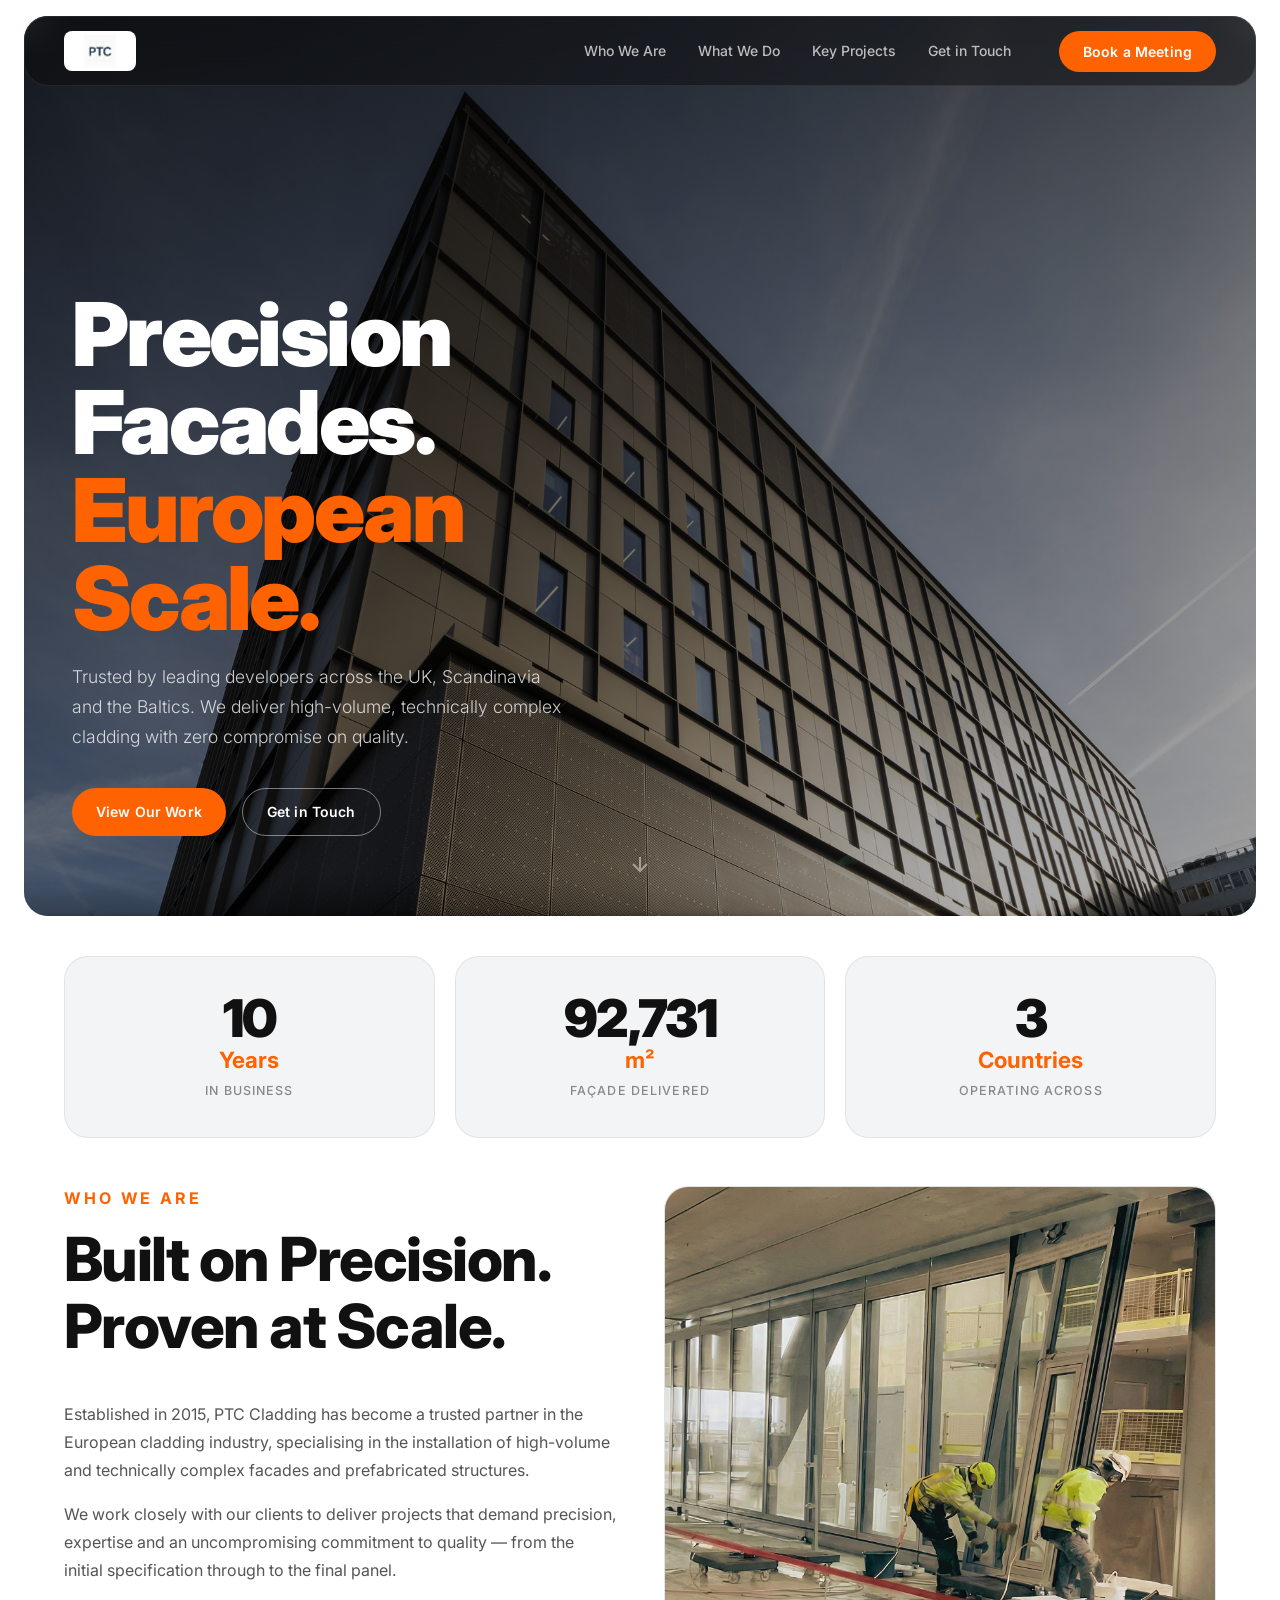
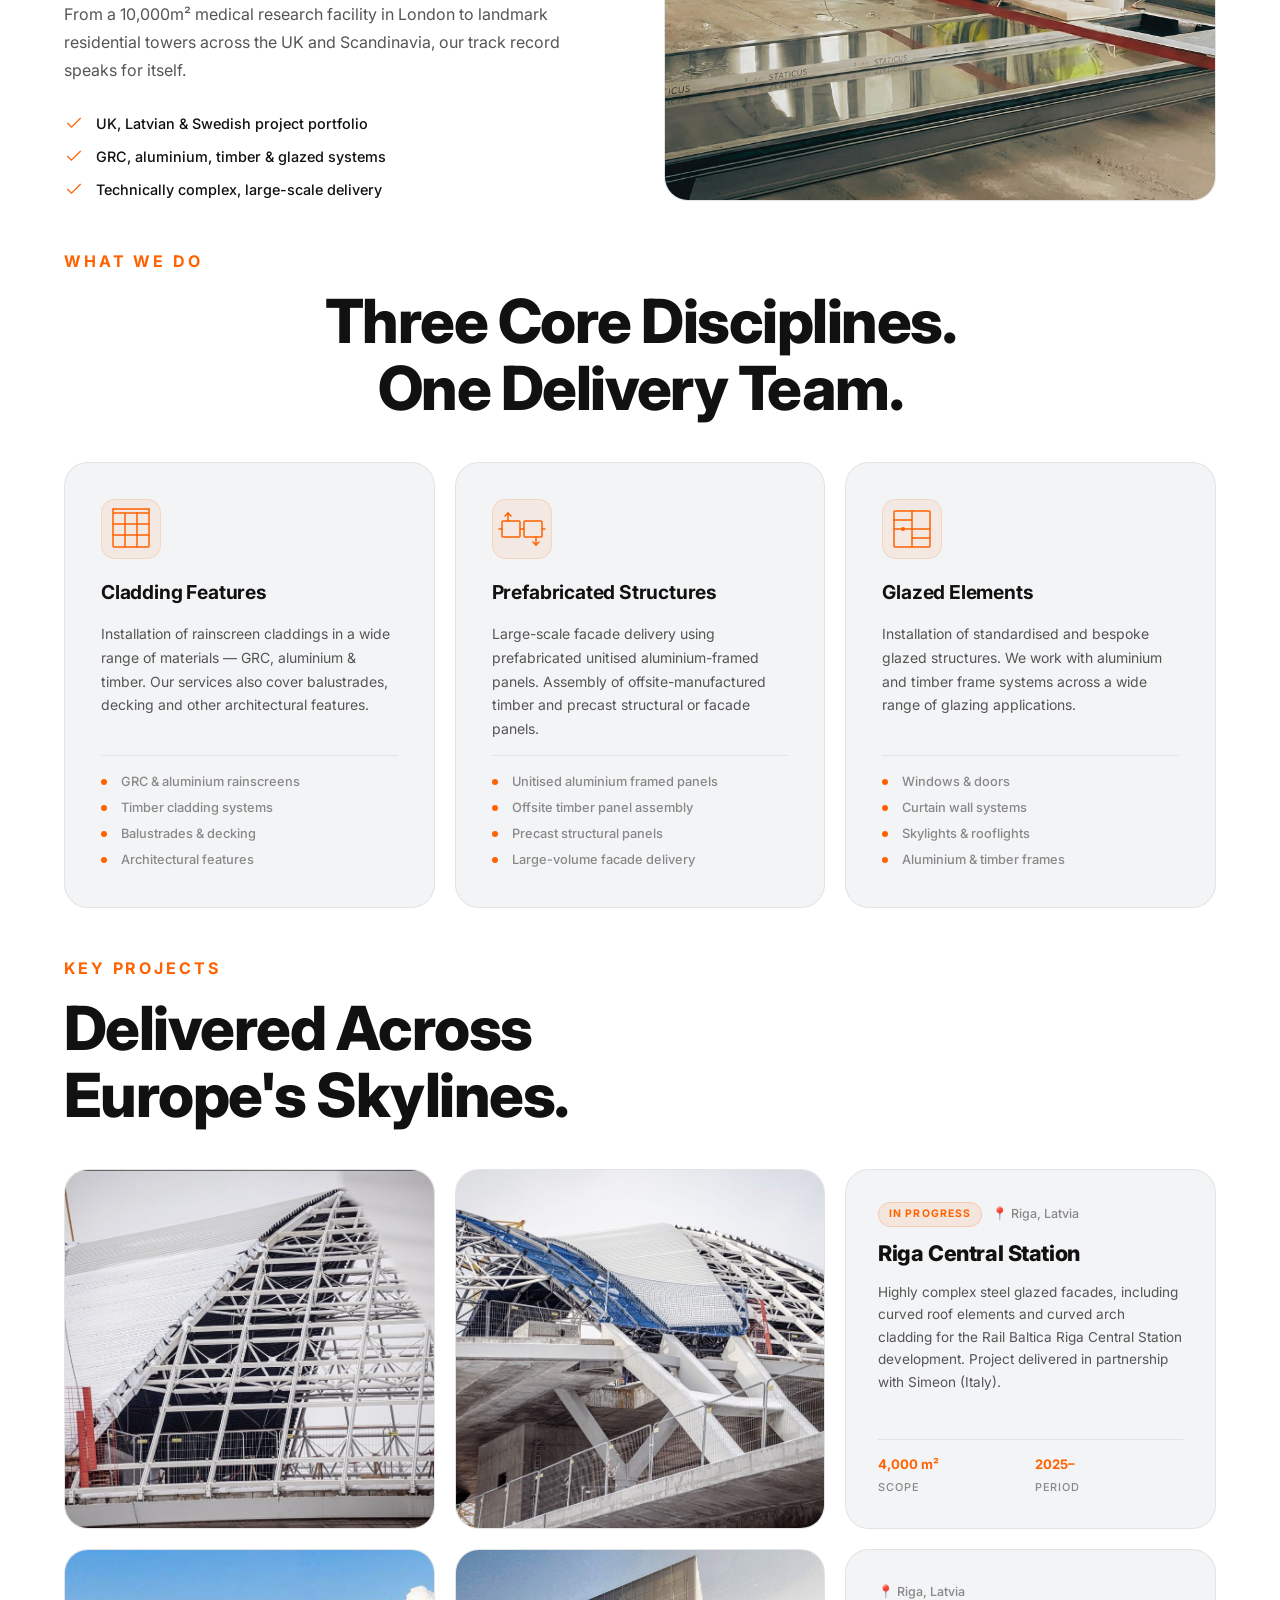
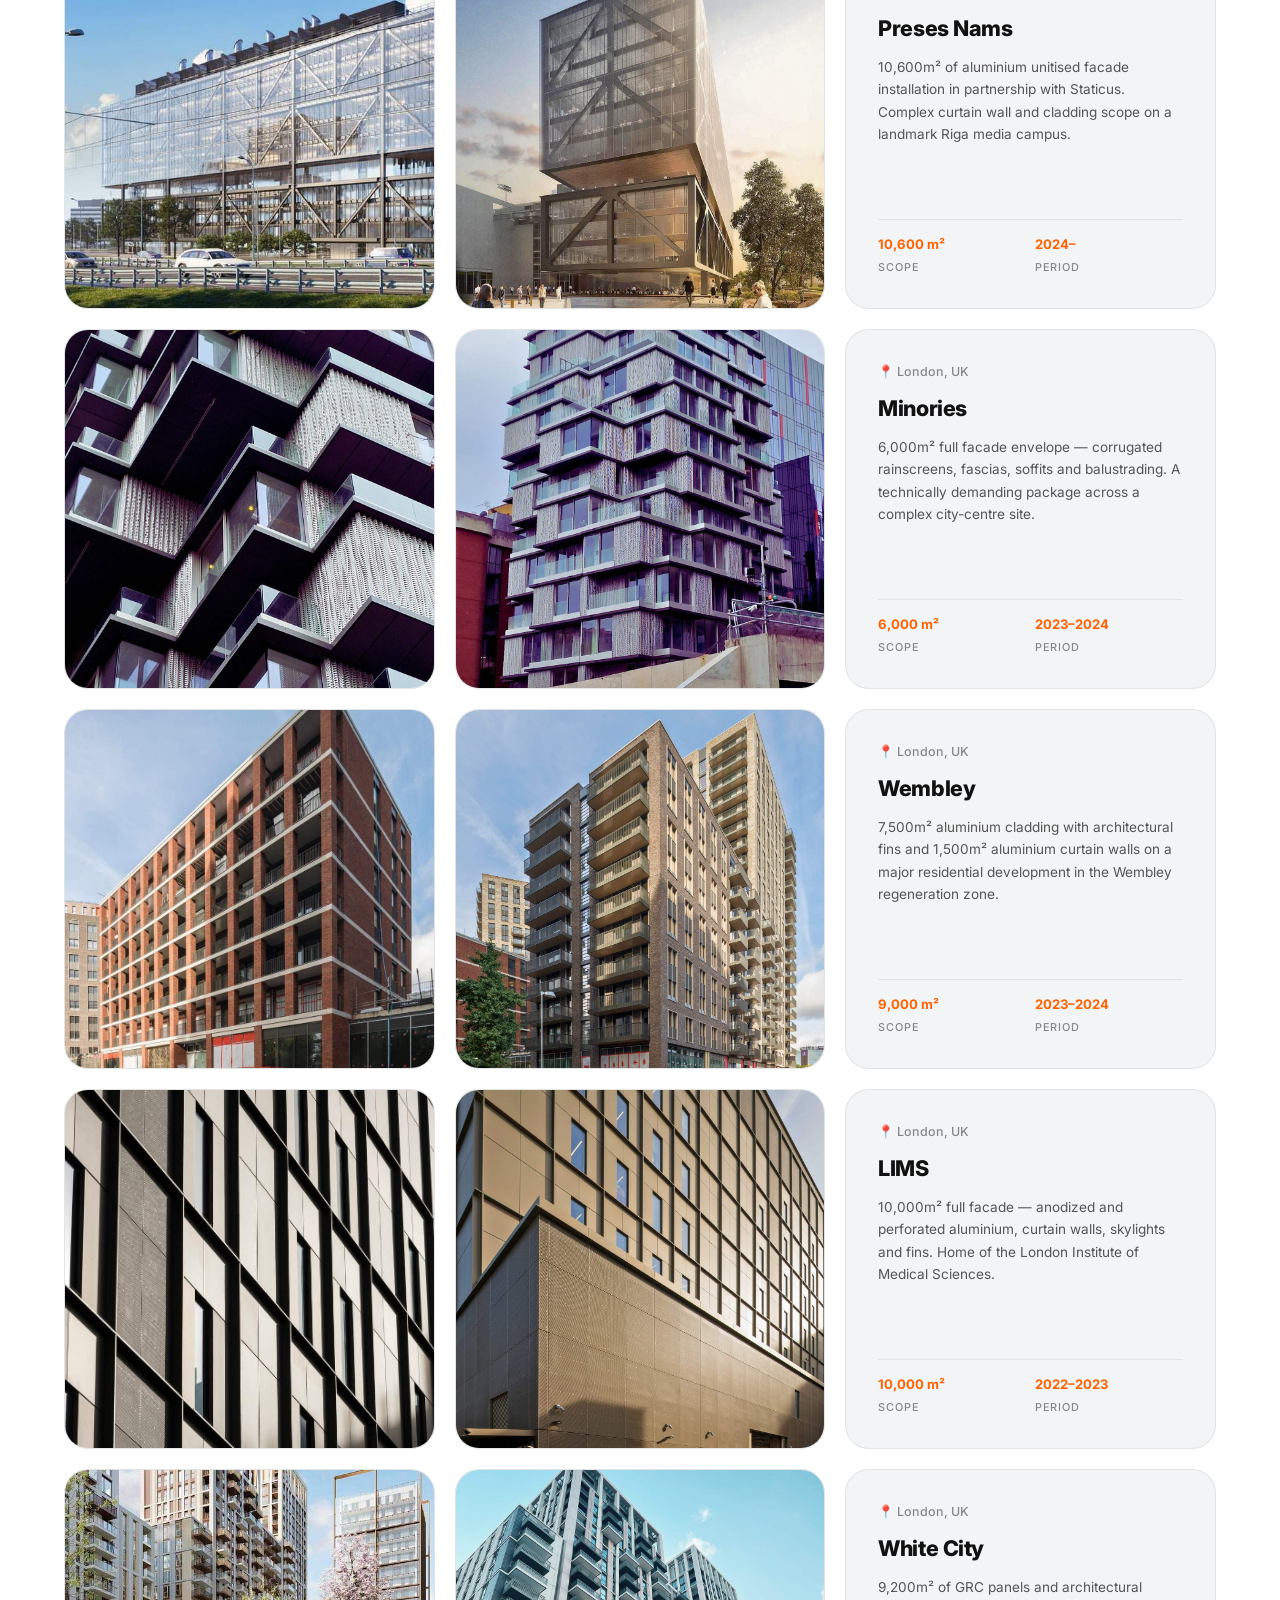
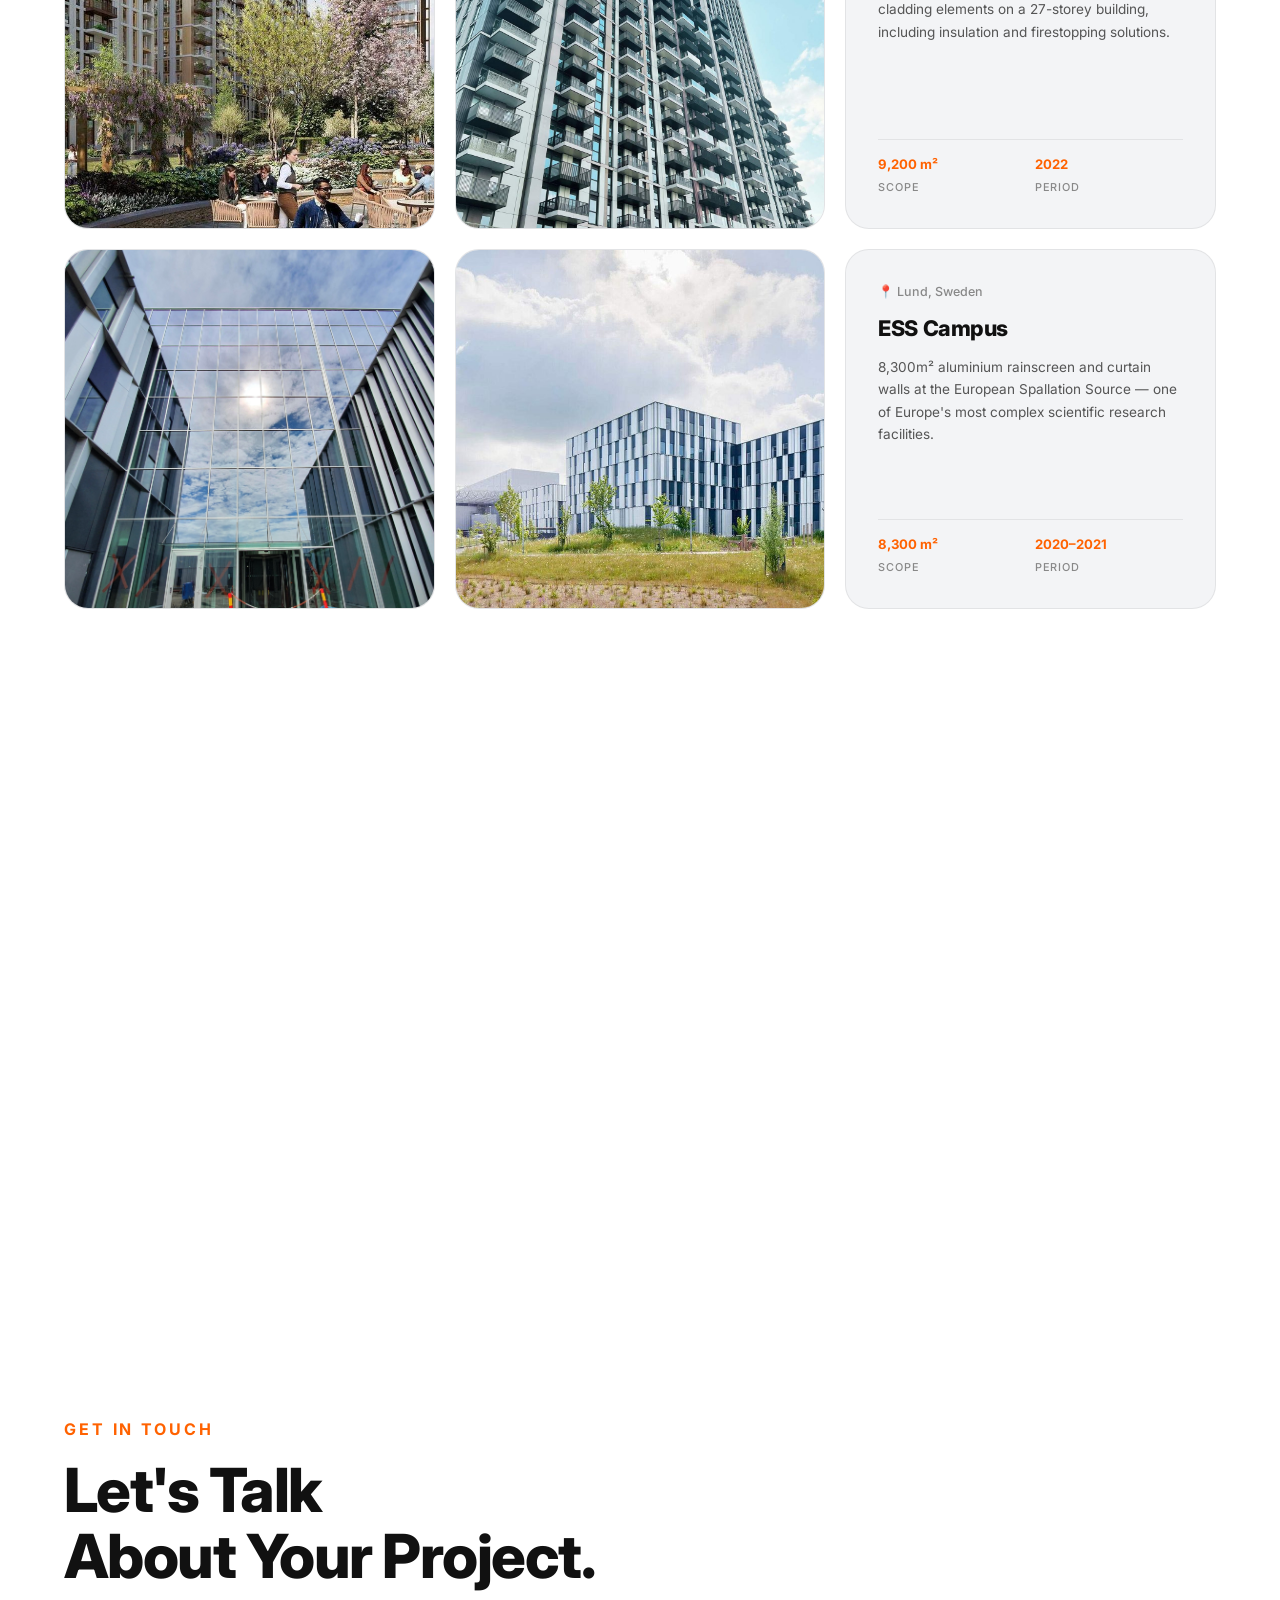
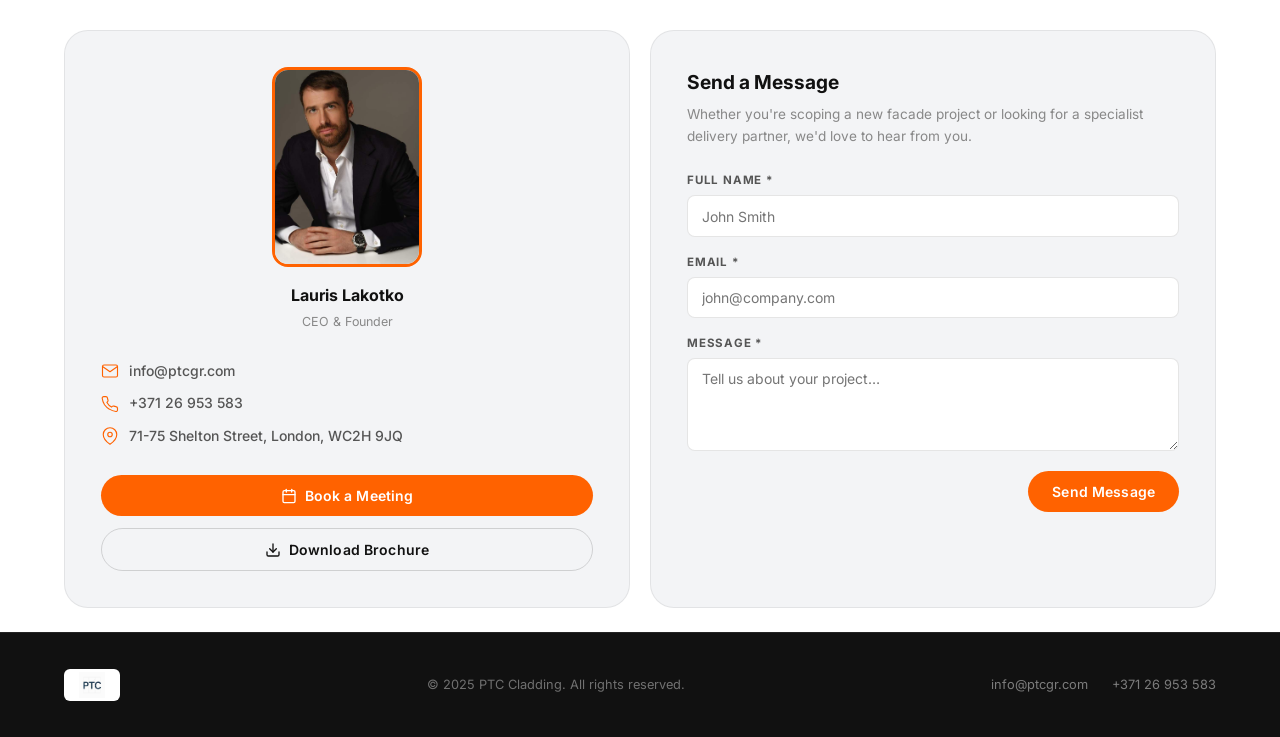
==== static/index.html @ 3ba52a5a "feat: v2 design tweaks - complete pass - Hero: card with edge gap, rounded corners, new hero.jpg (LI" ====
<!DOCTYPE html>
<html lang="en">
<head>
  <meta charset="UTF-8" />
  <meta name="viewport" content="width=device-width, initial-scale=1.0" />
  <title>PTC Cladding — Precision Facades, European Scale</title>
  <meta name="description" content="Trusted cladding specialist delivering high-volume, technically complex facades across the UK, Scandinavia and the Baltics since 2015." />
  <link rel="preconnect" href="https://fonts.googleapis.com" />
  <link rel="preconnect" href="https://fonts.gstatic.com" crossorigin />
  <link href="https://fonts.googleapis.com/css2?family=Inter:wght@300;400;500;600;700;800;900&display=swap" rel="stylesheet" />
  <link rel="stylesheet" href="css/style.css?v=7" />
</head>
<body>

  <!-- ═══════════════════════════════════════════════════════════ NAV -->
  <nav class="nav" id="nav">
    <div class="nav__inner">
      <a href="#hero" class="nav__logo">
        <img src="assets/images/img-000.jpg" alt="PTC Cladding" />
      </a>
      <ul class="nav__links">
        <li><a href="#about">Who We Are</a></li>
        <li><a href="#services">What We Do</a></li>
        <li><a href="#projects">Key Projects</a></li>
        <li><a href="#contact">Get in Touch</a></li>
      </ul>
      <button class="btn btn--orange nav__cta" onclick="openModal('bookModal')">Book a Meeting</button>
      <button class="nav__burger" id="navBurger" aria-label="Menu">
        <span></span><span></span><span></span>
      </button>
    </div>
    <div class="nav__mobile" id="navMobile">
      <a href="#about" class="nav__mobile-link">Who We Are</a>
      <a href="#services" class="nav__mobile-link">What We Do</a>
      <a href="#projects" class="nav__mobile-link">Key Projects</a>
      <a href="#contact" class="nav__mobile-link">Get in Touch</a>
      <button class="btn btn--orange" style="margin-top:1rem;width:100%" onclick="openModal('bookModal');closeMobileNav()">Book a Meeting</button>
    </div>
  </nav>

  <!-- ═══════════════════════════════════════════════════════════ HERO -->
  <section class="hero" id="hero">
    <div class="hero__bg">
      <img src="assets/images/hero.jpg" alt="LIMS London" />
      <div class="hero__overlay"></div>
    </div>
    <div class="hero__content">
      <h1 class="hero__headline">Precision<br/>Facades.<br/><em>European Scale.</em></h1>
      <p class="hero__sub">Trusted by leading developers across the UK, Scandinavia and the Baltics. We deliver high-volume, technically complex cladding with zero compromise on quality.</p>
      <div class="hero__actions">
        <a href="#projects" class="btn btn--orange">View Our Work</a>
        <a href="#contact" class="btn btn--outline">Get in Touch</a>
      </div>
    </div>
    <a href="#stats" class="hero__scroll" aria-label="Scroll down">
      <svg width="24" height="24" viewBox="0 0 24 24" fill="none" stroke="currentColor" stroke-width="2">
        <path d="M12 5v14M5 12l7 7 7-7"/>
      </svg>
    </a>
  </section>

  <!-- ═══════════════════════════════════════════════════════════ STATS -->
  <section class="stats section" id="stats">
    <div class="container">
      <div class="stats__grid">
        <div class="stat bento-card fade-up">
          <span class="stat__number" data-count="11">0</span>
          <span class="stat__suffix">Years</span>
          <p class="stat__label">In Business</p>
        </div>
        <div class="stat bento-card fade-up">
          <span class="stat__number" data-count="100000" data-plus="true">0</span>
          <span class="stat__suffix">m²</span>
          <p class="stat__label">Façade Delivered</p>
        </div>
        <div class="stat bento-card fade-up">
          <span class="stat__number" data-count="4">0</span>
          <span class="stat__suffix">Countries</span>
          <p class="stat__label">Operating Across</p>
        </div>
      </div>
    </div>
  </section>

  <!-- ═══════════════════════════════════════════════════════════ ABOUT -->
  <section class="about section" id="about">
    <div class="container about__grid">
      <div class="about__text fade-up">
        <span class="eyebrow">Who We Are</span>
        <h2 class="section-title">Built on Precision.<br/>Proven at Scale.</h2>
        <p>Established in 2015, PTC Cladding has become a trusted partner in the European cladding industry, specialising in the installation of high-volume and technically complex facades and prefabricated structures.</p>
        <p>We work closely with our clients to deliver projects that demand precision, expertise and an uncompromising commitment to quality — from the initial specification through to the final panel.</p>
        <p>From a 10,000m² medical research facility in London to landmark residential towers across the UK and Scandinavia, our track record speaks for itself.</p>
        <div class="about__highlights">
          <div class="about__highlight">
            <svg width="20" height="20" viewBox="0 0 24 24" fill="none" stroke="currentColor" stroke-width="1.5"><polyline points="20 6 9 17 4 12"/></svg>
            <span>UK, Latvian &amp; Swedish project portfolio</span>
          </div>
          <div class="about__highlight">
            <svg width="20" height="20" viewBox="0 0 24 24" fill="none" stroke="currentColor" stroke-width="1.5"><polyline points="20 6 9 17 4 12"/></svg>
            <span>GRC, aluminium, timber &amp; glazed systems</span>
          </div>
          <div class="about__highlight">
            <svg width="20" height="20" viewBox="0 0 24 24" fill="none" stroke="currentColor" stroke-width="1.5"><polyline points="20 6 9 17 4 12"/></svg>
            <span>Technically complex, large-scale delivery</span>
          </div>
        </div>
      </div>
      <div class="about__image bento-card fade-up">
        <img src="assets/images/about-installation.jpg" alt="PTC Cladding installation" />
      </div>
    </div>
  </section>

  <!-- ═══════════════════════════════════════════════════════════ SERVICES -->
  <section class="services section" id="services">
    <div class="container">
      <span class="eyebrow">What We Do</span>
      <h2 class="section-title">Three Core Disciplines.<br/>One Delivery Team.</h2>
      <div class="services__bento">

        <div class="bento-card services__card fade-up">
          <div class="services__icon">
            <svg width="48" height="48" viewBox="0 0 48 48" fill="none" stroke="currentColor" stroke-width="1.5" stroke-linecap="round" stroke-linejoin="round">
              <rect x="6" y="8" width="36" height="34" rx="1"/>
              <line x1="6" y1="19" x2="42" y2="19"/>
              <line x1="6" y1="30" x2="42" y2="30"/>
              <line x1="18" y1="8" x2="18" y2="42"/>
              <line x1="30" y1="8" x2="30" y2="42"/>
              <line x1="6" y1="8" x2="6" y2="4"/>
              <line x1="42" y1="8" x2="42" y2="4"/>
              <line x1="6" y1="4" x2="42" y2="4"/>
            </svg>
          </div>
          <h3>Cladding Features</h3>
          <p>Installation of rainscreen claddings in a wide range of materials — GRC, aluminium &amp; timber. Our services also cover balustrades, decking and other architectural features.</p>
          <ul class="services__list">
            <li>GRC &amp; aluminium rainscreens</li>
            <li>Timber cladding systems</li>
            <li>Balustrades &amp; decking</li>
            <li>Architectural features</li>
          </ul>
        </div>

        <div class="bento-card services__card fade-up">
          <div class="services__icon">
            <svg width="48" height="48" viewBox="0 0 48 48" fill="none" stroke="currentColor" stroke-width="1.5" stroke-linecap="round" stroke-linejoin="round">
              <rect x="4" y="16" width="18" height="16" rx="1"/>
              <rect x="26" y="16" width="18" height="16" rx="1"/>
              <line x1="22" y1="24" x2="26" y2="24"/>
              <path d="M10 8 L10 16"/>
              <path d="M7 11 L10 8 L13 11"/>
              <path d="M38 40 L38 32"/>
              <path d="M35 37 L38 40 L41 37"/>
              <line x1="4" y1="24" x2="1" y2="24"/>
              <line x1="44" y1="24" x2="47" y2="24"/>
            </svg>
          </div>
          <h3>Prefabricated Structures</h3>
          <p>Large-scale facade delivery using prefabricated unitised aluminium-framed panels. Assembly of offsite-manufactured timber and precast structural or facade panels.</p>
          <ul class="services__list">
            <li>Unitised aluminium framed panels</li>
            <li>Offsite timber panel assembly</li>
            <li>Precast structural panels</li>
            <li>Large-volume facade delivery</li>
          </ul>
        </div>

        <div class="bento-card services__card fade-up">
          <div class="services__icon">
            <svg width="48" height="48" viewBox="0 0 48 48" fill="none" stroke="currentColor" stroke-width="1.5" stroke-linecap="round" stroke-linejoin="round">
              <rect x="6" y="6" width="36" height="36" rx="1"/>
              <line x1="6" y1="24" x2="42" y2="24"/>
              <line x1="24" y1="6" x2="24" y2="42"/>
              <line x1="6" y1="15" x2="24" y2="15"/>
              <line x1="24" y1="33" x2="42" y2="33"/>
              <circle cx="15" cy="24" r="2" fill="currentColor" stroke="none"/>
            </svg>
          </div>
          <h3>Glazed Elements</h3>
          <p>Installation of standardised and bespoke glazed structures. We work with aluminium and timber frame systems across a wide range of glazing applications.</p>
          <ul class="services__list">
            <li>Windows &amp; doors</li>
            <li>Curtain wall systems</li>
            <li>Skylights &amp; rooflights</li>
            <li>Aluminium &amp; timber frames</li>
          </ul>
        </div>

      </div>
    </div>
  </section>

  <!-- ═══════════════════════════════════════════════════════════ PROJECTS -->
  <section class="projects section" id="projects">
    <div class="container">
      <span class="eyebrow">Key Projects</span>
      <h2 class="section-title">Delivered Across<br/>Europe's Skylines.</h2>

      <div class="projects__rows">

        <!-- Riga Central Station -->
        <div class="project-row fade-up">
          <div class="project-row__photo bento-card">
            <img src="assets/images/proj-riga-station-1.jpg" alt="Riga Central Station, Latvia" />
          </div>
          <div class="project-row__photo project-row__photo--secondary bento-card">
            <img src="assets/images/proj-riga-station-2.jpg" alt="Riga Central Station, Latvia" />
          </div>
          <div class="project-row__info bento-card">
            <div class="project-info__meta">
              <span class="project-info__tag project-info__tag--live">In Progress</span>
              <span class="project-info__location">📍 Riga, Latvia</span>
            </div>
            <h3>Riga Central Station</h3>
            <p>Highly complex steel glazed facades, including curved roof elements and curved arch cladding for the Rail Baltica Riga Central Station development. Project delivered in partnership with Simeon (Italy).</p>
            <div class="project-info__stats">
              <div class="project-info__stat"><span class="project-info__stat-val">4,000 m²</span><span class="project-info__stat-lbl">Scope</span></div>
              <div class="project-info__stat"><span class="project-info__stat-val">2025–</span><span class="project-info__stat-lbl">Period</span></div>
            </div>
          </div>
        </div>

        <!-- Preses Nams -->
        <div class="project-row fade-up">
          <div class="project-row__photo bento-card">
            <img src="assets/images/proj-minories-1.jpg" alt="Preses Nams, Riga" />
          </div>
          <div class="project-row__photo project-row__photo--secondary bento-card">
            <img src="assets/images/proj-preses-nams-2.jpg" alt="Preses Nams, Riga" />
          </div>
          <div class="project-row__info bento-card">
            <div class="project-info__meta">
              <span class="project-info__location">📍 Riga, Latvia</span>
            </div>
            <h3>Preses Nams</h3>
            <p>10,600m² of aluminium unitised facade installation in partnership with Staticus. Complex curtain wall and cladding scope on a landmark Riga media campus.</p>
            <div class="project-info__stats">
              <div class="project-info__stat"><span class="project-info__stat-val">10,600 m²</span><span class="project-info__stat-lbl">Scope</span></div>
              <div class="project-info__stat"><span class="project-info__stat-val">2024–</span><span class="project-info__stat-lbl">Period</span></div>
            </div>
          </div>
        </div>

        <!-- Minories -->
        <div class="project-row fade-up">
          <div class="project-row__photo bento-card">
            <img src="assets/images/proj-wembley-1.jpg" alt="Minories, London" />
          </div>
          <div class="project-row__photo project-row__photo--secondary bento-card">
            <img src="assets/images/proj-minories-2.jpg" alt="Minories, London" />
          </div>
          <div class="project-row__info bento-card">
            <div class="project-info__meta">
              <span class="project-info__location">📍 London, UK</span>
            </div>
            <h3>Minories</h3>
            <p>6,000m² full facade envelope — corrugated rainscreens, fascias, soffits and balustrading. A technically demanding package across a complex city-centre site.</p>
            <div class="project-info__stats">
              <div class="project-info__stat"><span class="project-info__stat-val">6,000 m²</span><span class="project-info__stat-lbl">Scope</span></div>
              <div class="project-info__stat"><span class="project-info__stat-val">2023–2024</span><span class="project-info__stat-lbl">Period</span></div>
            </div>
          </div>
        </div>

        <!-- Wembley -->
        <div class="project-row fade-up">
          <div class="project-row__photo bento-card">
            <img src="assets/images/proj-lims-1.jpg" alt="Wembley, London" />
          </div>
          <div class="project-row__photo project-row__photo--secondary bento-card">
            <img src="assets/images/proj-wembley-2.jpg" alt="Wembley, London" />
          </div>
          <div class="project-row__info bento-card">
            <div class="project-info__meta">
              <span class="project-info__location">📍 London, UK</span>
            </div>
            <h3>Wembley</h3>
            <p>7,500m² aluminium cladding with architectural fins and 1,500m² aluminium curtain walls on a major residential development in the Wembley regeneration zone.</p>
            <div class="project-info__stats">
              <div class="project-info__stat"><span class="project-info__stat-val">9,000 m²</span><span class="project-info__stat-lbl">Scope</span></div>
              <div class="project-info__stat"><span class="project-info__stat-val">2023–2024</span><span class="project-info__stat-lbl">Period</span></div>
            </div>
          </div>
        </div>

        <!-- LIMS -->
        <div class="project-row fade-up">
          <div class="project-row__photo bento-card">
            <img src="assets/images/proj-white-city-1.jpg" alt="LIMS, London" />
          </div>
          <div class="project-row__photo project-row__photo--secondary bento-card">
            <img src="assets/images/proj-lims-2.jpg" alt="LIMS, London" />
          </div>
          <div class="project-row__info bento-card">
            <div class="project-info__meta">
              <span class="project-info__location">📍 London, UK</span>
            </div>
            <h3>LIMS</h3>
            <p>10,000m² full facade — anodized and perforated aluminium, curtain walls, skylights and fins. Home of the London Institute of Medical Sciences.</p>
            <div class="project-info__stats">
              <div class="project-info__stat"><span class="project-info__stat-val">10,000 m²</span><span class="project-info__stat-lbl">Scope</span></div>
              <div class="project-info__stat"><span class="project-info__stat-val">2022–2023</span><span class="project-info__stat-lbl">Period</span></div>
            </div>
          </div>
        </div>

        <!-- White City -->
        <div class="project-row fade-up">
          <div class="project-row__photo bento-card">
            <img src="assets/images/proj-ess-1.jpg" alt="White City, London" />
          </div>
          <div class="project-row__photo project-row__photo--secondary bento-card">
            <img src="assets/images/proj-white-city-2.jpg" alt="White City, London" />
          </div>
          <div class="project-row__info bento-card">
            <div class="project-info__meta">
              <span class="project-info__location">📍 London, UK</span>
            </div>
            <h3>White City</h3>
            <p>9,200m² of GRC panels and architectural cladding elements on a 27-storey building, including insulation and firestopping solutions.</p>
            <div class="project-info__stats">
              <div class="project-info__stat"><span class="project-info__stat-val">9,200 m²</span><span class="project-info__stat-lbl">Scope</span></div>
              <div class="project-info__stat"><span class="project-info__stat-val">2022</span><span class="project-info__stat-lbl">Period</span></div>
            </div>
          </div>
        </div>

        <!-- ESS Campus -->
        <div class="project-row fade-up">
          <div class="project-row__photo bento-card">
            <img src="assets/images/proj-ess-left.jpg" alt="ESS Campus, Lund" />
          </div>
          <div class="project-row__photo project-row__photo--secondary bento-card">
            <img src="assets/images/proj-ess-2.jpg" alt="ESS Campus, Lund" />
          </div>
          <div class="project-row__info bento-card">
            <div class="project-info__meta">
              <span class="project-info__location">📍 Lund, Sweden</span>
            </div>
            <h3>ESS Campus</h3>
            <p>8,300m² aluminium rainscreen and curtain walls at the European Spallation Source — one of Europe's most complex scientific research facilities.</p>
            <div class="project-info__stats">
              <div class="project-info__stat"><span class="project-info__stat-val">8,300 m²</span><span class="project-info__stat-lbl">Scope</span></div>
              <div class="project-info__stat"><span class="project-info__stat-val">2020–2021</span><span class="project-info__stat-lbl">Period</span></div>
            </div>
          </div>
        </div>

        <!-- Tyresso -->
        <div class="project-row fade-up">
          <div class="project-row__photo bento-card">
            <img src="assets/images/proj-tyresso-1.jpg" alt="Tyresso, Stockholm" />
          </div>
          <div class="project-row__photo project-row__photo--secondary bento-card">
            <img src="assets/images/proj-tyresso-right.jpg" alt="Tyresso, Stockholm" />
          </div>
          <div class="project-row__info bento-card">
            <div class="project-info__meta">
              <span class="project-info__location">📍 Stockholm, Sweden</span>
            </div>
            <h3>Tyresso</h3>
            <p>3,000m² mixed Corten steel, timber and Kingspan facade cladding including architectural pergolas on a high-specification residential development.</p>
            <div class="project-info__stats">
              <div class="project-info__stat"><span class="project-info__stat-val">3,000 m²</span><span class="project-info__stat-lbl">Scope</span></div>
              <div class="project-info__stat"><span class="project-info__stat-val">2019–2020</span><span class="project-info__stat-lbl">Period</span></div>
            </div>
          </div>
        </div>

        <!-- College Road -->
        <div class="project-row fade-up">
          <div class="project-row__photo bento-card">
            <img src="assets/images/proj-college-rd-2.jpg" alt="College Road, London" />
          </div>
          <div class="project-row__photo project-row__photo--secondary bento-card">
            <img src="assets/images/proj-college-rd-1.jpg" alt="College Road, London" />
          </div>
          <div class="project-row__info bento-card">
            <div class="project-info__meta">
              <span class="project-info__location">📍 London, UK</span>
            </div>
            <h3>College Road</h3>
            <p>8,000m² GRC panels on a 20-storey building, including insulation and firestopping solutions. One of our earliest and most technically complex deliveries.</p>
            <div class="project-info__stats">
              <div class="project-info__stat"><span class="project-info__stat-val">8,000 m²</span><span class="project-info__stat-lbl">Scope</span></div>
              <div class="project-info__stat"><span class="project-info__stat-val">2017–2018</span><span class="project-info__stat-lbl">Period</span></div>
            </div>
          </div>
        </div>

      </div>
    </div>
  </section>

  <!-- ═══════════════════════════════════════════════════════════ CONTACT -->
  <section class="contact section" id="contact">
    <div class="container">
      <span class="eyebrow">Get in Touch</span>
      <h2 class="section-title">Let's Talk<br/>About Your Project.</h2>
      <div class="contact__grid">

        <div class="contact__left bento-card fade-up">
          <div class="contact__person">
            <img src="assets/images/proj-lauris.jpg" alt="Lauris Lakotko, CEO" class="contact__portrait" />
            <div class="contact__person-info">
              <strong>Lauris Lakotko</strong>
              <span>CEO &amp; Founder</span>
            </div>
          </div>
          <div class="contact__details">
            <a href="mailto:info@ptcgr.com" class="contact__detail-row">
              <svg width="18" height="18" viewBox="0 0 24 24" fill="none" stroke="currentColor" stroke-width="1.5" stroke-linecap="round" stroke-linejoin="round"><path d="M4 4h16c1.1 0 2 .9 2 2v12c0 1.1-.9 2-2 2H4c-1.1 0-2-.9-2-2V6c0-1.1.9-2 2-2z"/><polyline points="22,6 12,13 2,6"/></svg>
              info@ptcgr.com
            </a>
            <a href="tel:+37126953583" class="contact__detail-row">
              <svg width="18" height="18" viewBox="0 0 24 24" fill="none" stroke="currentColor" stroke-width="1.5" stroke-linecap="round" stroke-linejoin="round"><path d="M22 16.92v3a2 2 0 0 1-2.18 2 19.79 19.79 0 0 1-8.63-3.07A19.5 19.5 0 0 1 4.69 13 19.79 19.79 0 0 1 1.61 4.4 2 2 0 0 1 3.58 2.18h3a2 2 0 0 1 2 1.72c.127.96.361 1.903.7 2.81a2 2 0 0 1-.45 2.11L7.91 9.91a16 16 0 0 0 6.16 6.16l.91-.82a2 2 0 0 1 2.11-.45c.907.339 1.85.573 2.81.7A2 2 0 0 1 21.73 17.5z"/></svg>
              +371 26 953 583
            </a>
            <a href="https://maps.google.com/?q=71-75+Shelton+Street,+London+WC2H+9JQ" target="_blank" class="contact__detail-row">
              <svg width="18" height="18" viewBox="0 0 24 24" fill="none" stroke="currentColor" stroke-width="1.5" stroke-linecap="round" stroke-linejoin="round">
                <path d="M21 10c0 7-9 13-9 13s-9-6-9-13a9 9 0 0 1 18 0z"/>
                <circle cx="12" cy="10" r="3"/>
              </svg>
              71-75 Shelton Street, London, WC2H 9JQ
            </a>
          </div>
          <div class="contact__ctas">
            <button class="btn btn--orange" onclick="openModal('bookModal')">
              <svg width="16" height="16" viewBox="0 0 24 24" fill="none" stroke="currentColor" stroke-width="2" stroke-linecap="round"><rect x="3" y="4" width="18" height="18" rx="2"/><line x1="16" y1="2" x2="16" y2="6"/><line x1="8" y1="2" x2="8" y2="6"/><line x1="3" y1="10" x2="21" y2="10"/></svg>
              Book a Meeting
            </button>
            <button class="btn btn--ghost-dark" onclick="openModal('brochureModal')">
              <svg width="16" height="16" viewBox="0 0 24 24" fill="none" stroke="currentColor" stroke-width="2" stroke-linecap="round"><path d="M21 15v4a2 2 0 0 1-2 2H5a2 2 0 0 1-2-2v-4"/><polyline points="7 10 12 15 17 10"/><line x1="12" y1="15" x2="12" y2="3"/></svg>
              Download Brochure
            </button>
          </div>
        </div>

        <div class="contact__right bento-card fade-up">
          <h3 class="contact__form-title">Send a Message</h3>
          <p class="contact__form-sub">Whether you're scoping a new facade project or looking for a specialist delivery partner, we'd love to hear from you.</p>
          <div id="contactFormWrap">
            <form class="contact-form" id="contactForm">
              <div class="form-group">
                <label>Full Name *</label>
                <input type="text" name="name" required placeholder="John Smith" />
              </div>
              <div class="form-group">
                <label>Email *</label>
                <input type="email" name="email" required placeholder="john@company.com" />
              </div>
              <div class="form-group">
                <label>Message *</label>
                <textarea name="message" rows="4" required placeholder="Tell us about your project…"></textarea>
              </div>
              <div class="form-actions" style="justify-content:flex-end">
                <button type="submit" class="btn btn--orange" id="contactSubmitBtn">Send Message</button>
              </div>
            </form>
          </div>
          <div id="contactSuccess" style="display:none" class="contact__success">
            <svg width="48" height="48" viewBox="0 0 24 24" fill="none" stroke="#FF6200" stroke-width="1.5"><circle cx="12" cy="12" r="10"/><polyline points="9 12 11 14 15 10"/></svg>
            <h4>Message sent!</h4>
            <p>Thanks for reaching out — we'll be back to you shortly.</p>
          </div>
        </div>

      </div>
    </div>
  </section>

  <!-- ═══════════════════════════════════════════════════════════ FOOTER -->
  <footer class="footer">
    <div class="container footer__inner">
      <img src="assets/images/img-000.jpg" alt="PTC Cladding" class="footer__logo" />
      <p class="footer__copy">© 2025 PTC Cladding. All rights reserved.</p>
      <div class="footer__links">
        <a href="mailto:info@ptcgr.com">info@ptcgr.com</a>
        <a href="tel:+37126953583">+371 26 953 583</a>
      </div>
    </div>
  </footer>

  <!-- ═══════════════════════════════════════════════════════════ MODAL: BOOK -->
  <div class="modal-overlay" id="bookModal" onclick="handleOverlayClick(event,'bookModal')">
    <div class="modal modal--wide">
      <button class="modal__close" onclick="closeModal('bookModal')">&times;</button>
      <div class="modal__header">
        <h3>Book a Meeting</h3>
        <p>Pick a date, choose a time, fill in your details — Lauris will confirm within 24 hours.</p>
      </div>
      <div id="bookFormWrap" class="modal__body modal__body--calendar">
        <div class="cal-form">
          <h4 class="cal-section-title">Your Details</h4>
          <form id="bookForm">
            <div class="form-group">
              <label>Full Name *</label>
              <input type="text" name="name" required placeholder="John Smith" />
            </div>
            <div class="form-group">
              <label>Email *</label>
              <input type="email" name="email" required placeholder="john@company.com" />
            </div>
            <div class="form-group">
              <label>Company</label>
              <input type="text" name="company" placeholder="Your Company Ltd" />
            </div>
            <div class="form-group">
              <label>Notes</label>
              <textarea name="message" rows="3" placeholder="Brief description of your project…"></textarea>
            </div>
            <div class="cal-selected-slot" id="calSelectedSlot">
              No date &amp; time selected yet
            </div>
            <button type="submit" class="btn btn--orange" style="width:100%;justify-content:center;margin-top:.5rem" id="bookSubmitBtn">Confirm Booking</button>
          </form>
        </div>
        <div class="cal-grid">
          <div class="cal-nav">
            <button class="cal-nav__btn" id="calPrev" aria-label="Previous month">
              <svg width="16" height="16" viewBox="0 0 24 24" fill="none" stroke="currentColor" stroke-width="2"><polyline points="15 18 9 12 15 6"/></svg>
            </button>
            <span class="cal-nav__label" id="calMonthLabel"></span>
            <button class="cal-nav__btn" id="calNext" aria-label="Next month">
              <svg width="16" height="16" viewBox="0 0 24 24" fill="none" stroke="currentColor" stroke-width="2"><polyline points="9 18 15 12 9 6"/></svg>
            </button>
          </div>
          <div class="cal-days-header">
            <span>Mo</span><span>Tu</span><span>We</span><span>Th</span><span>Fr</span><span>Sa</span><span>Su</span>
          </div>
          <div class="cal-days-grid" id="calDaysGrid"></div>
        </div>
        <div class="cal-slots">
          <h4 class="cal-section-title" id="calSlotsTitle">Select a date</h4>
          <div class="cal-slots__list" id="calSlotsList">
            <p class="cal-slots__placeholder">Choose a date on the calendar to see available times.</p>
          </div>
        </div>
      </div>
      <div id="bookSuccess" style="display:none" class="modal__success modal__body">
        <svg width="56" height="56" viewBox="0 0 24 24" fill="none" stroke="#FF6200" stroke-width="1.5"><circle cx="12" cy="12" r="10"/><polyline points="9 12 11 14 15 10"/></svg>
        <h4>Meeting Request Sent!</h4>
        <p>Lauris will confirm your meeting within 24 hours. Check your inbox for a confirmation email.</p>
        <button class="btn btn--orange" onclick="closeModal('bookModal')">Done</button>
      </div>
    </div>
  </div>

  <!-- ═══════════════════════════════════════════════════════════ MODAL: BROCHURE -->
  <div class="modal-overlay" id="brochureModal" onclick="handleOverlayClick(event,'brochureModal')">
    <div class="modal">
      <button class="modal__close" onclick="closeModal('brochureModal')">&times;</button>
      <div class="modal__header">
        <h3>Download Company Brochure</h3>
        <p>Please leave your details so we can follow up — your download will start immediately.</p>
      </div>
      <div class="modal__body">
        <div id="brochureStep1">
          <form class="modal-form" id="brochureForm">
            <div class="form-row">
              <div class="form-group">
                <label>Full Name *</label>
                <input type="text" name="name" required placeholder="John Smith" />
              </div>
              <div class="form-group">
                <label>Email *</label>
                <input type="email" name="email" required placeholder="john@company.com" />
              </div>
            </div>
            <div class="form-row">
              <div class="form-group">
                <label>Company</label>
                <input type="text" name="company" placeholder="Your Company Ltd" />
              </div>
              <div class="form-group">
                <label>Phone</label>
                <input type="tel" name="phone" placeholder="+44 7700 000000" />
              </div>
            </div>
            <div class="form-actions" style="justify-content:flex-end">
              <button type="submit" class="btn btn--orange" id="brochureSubmitBtn">Download PDF</button>
            </div>
          </form>
        </div>
        <div id="brochureStep2" style="display:none" class="modal__success">
          <svg width="56" height="56" viewBox="0 0 24 24" fill="none" stroke="#FF6200" stroke-width="1.5"><path d="M21 15v4a2 2 0 0 1-2 2H5a2 2 0 0 1-2-2v-4"/><polyline points="7 10 12 15 17 10"/><line x1="12" y1="15" x2="12" y2="3"/></svg>
          <h4>Your download has started!</h4>
          <p>Thank you. If your download doesn't begin automatically, <a id="brochureFallback" href="assets/brochure.pdf" download>click here</a>.</p>
          <button class="btn btn--orange" onclick="closeModal('brochureModal')">Done</button>
        </div>
      </div>
    </div>
  </div>

  <script src="js/app.js?v=4"></script>
</body>
</html>
---- static/css/style.css ----
/* ═══════════════════════════════════════════ RESET & VARIABLES */
*, *::before, *::after { box-sizing: border-box; margin: 0; padding: 0; }

:root {
  --black:       #0A0A0A;
  --dark:        #111111;
  --white:       #FFFFFF;
  --page-bg:     #FFFFFF;
  --card-bg:     #F3F4F6;
  --card-bg-alt: #ECEEF1;
  --text-main:   #111111;
  --text-sub:    #555555;
  --text-muted:  #888888;
  --border:      rgba(0,0,0,0.07);
  --border-d:    rgba(255,255,255,0.08);
  --orange:      #FF6200;
  --orange-dk:   #E05500;
  --radius:      12px;
  --radius-lg:   24px;
  --radius-sm:   8px;
  --shadow-sm:   0 2px 8px rgba(0,0,0,0.06);
  --shadow-md:   0 6px 24px rgba(0,0,0,0.10);
  --shadow-lg:   0 16px 48px rgba(0,0,0,0.14);
  --shadow-hover:0 20px 56px rgba(0,0,0,0.18);
  --transition:  0.28s cubic-bezier(0.4,0,0.2,1);
  --font:        'Inter', -apple-system, BlinkMacSystemFont, sans-serif;
  --gutter:      1.25rem;
  --section-x:   1.5rem;
}

html { scroll-behavior: smooth; font-size: 16px; }

body {
  font-family: var(--font);
  background: var(--page-bg);
  color: var(--text-main);
  line-height: 1.6;
  overflow-x: hidden;
}

img { display: block; width: 100%; height: 100%; object-fit: cover; }
a { text-decoration: none; color: inherit; }
button { cursor: pointer; border: none; background: none; font-family: var(--font); }
ul { list-style: none; }

/* ═══════════════════════════════════════════ UTILITIES */
.container {
  max-width: 1200px;
  margin: 0 auto;
  padding: 0 var(--section-x);
}

.section { padding: 1.5rem 0; }

.eyebrow {
  display: inline-block;
  font-size: 1rem;
  font-weight: 700;
  letter-spacing: 0.18em;
  text-transform: uppercase;
  color: var(--orange);
  margin-bottom: 0.875rem;
}

.section-title {
  font-size: clamp(2.4rem, 5vw, 3.8rem);
  font-weight: 800;
  line-height: 1.1;
  letter-spacing: -0.025em;
  margin-bottom: 2.5rem;
  color: var(--text-main);
}
.section-title em { font-style: normal; color: var(--orange); }

/* ═══════════════════════════════════════════ BUTTONS */
.btn {
  display: inline-flex;
  align-items: center;
  gap: 0.5rem;
  padding: 0.75rem 1.5rem;
  border-radius: 50px;
  font-size: 0.875rem;
  font-weight: 600;
  letter-spacing: 0.01em;
  transition: all var(--transition);
  white-space: nowrap;
}

.btn--orange {
  background: var(--orange);
  color: #fff;
}
.btn--orange:hover {
  background: var(--orange-dk);
  transform: translateY(-2px);
  box-shadow: 0 8px 24px rgba(255,98,0,0.35);
}

.btn--outline {
  background: transparent;
  color: #fff;
  border: 1.5px solid rgba(255,255,255,0.45);
}
.btn--outline:hover {
  border-color: #fff;
  background: rgba(255,255,255,0.1);
  transform: translateY(-2px);
}

.btn--ghost {
  background: transparent;
  color: var(--text-muted);
  border: 1.5px solid var(--border);
}
.btn--ghost:hover { border-color: var(--text-sub); color: var(--text-main); }

.btn--ghost-dark {
  background: transparent;
  color: var(--text-main);
  border: 1.5px solid rgba(0,0,0,0.15);
}
.btn--ghost-dark:hover {
  border-color: var(--orange);
  color: var(--orange);
}

/* ═══════════════════════════════════════════ BENTO CARD */
.bento-card {
  background: var(--card-bg);
  border-radius: var(--radius-lg);
  overflow: hidden;
  transition: transform var(--transition), box-shadow var(--transition);
  border: 1px solid var(--border);
}
.bento-card:hover {
  transform: translateY(-4px);
  box-shadow: var(--shadow-md);
}

/* ═══════════════════════════════════════════ SCROLL ANIMATION */
.fade-up {
  opacity: 0;
  transform: translateY(24px);
  transition: opacity 0.55s ease, transform 0.55s ease;
}
.fade-up.visible {
  opacity: 1;
  transform: translateY(0);
}

/* ═══════════════════════════════════════════ NAV */
.nav {
  position: fixed;
  top: 1rem; left: 1.5rem; right: 1.5rem;
  z-index: 1000;
  background: rgba(10,10,10,0.45);
  backdrop-filter: blur(16px);
  -webkit-backdrop-filter: blur(16px);
  border: 1px solid var(--border-d);
  border-radius: var(--radius-lg);
  transition: background var(--transition);
}

.nav__inner {
  max-width: 1200px;
  margin: 0 auto;
  padding: 0 var(--section-x);
  height: 68px;
  display: flex;
  align-items: center;
  gap: 2rem;
}

.nav__logo {
  flex-shrink: 0;
  width: 72px;
  height: 40px;
  border-radius: var(--radius-sm);
  overflow: hidden;
  background: var(--white);
  padding: 4px 6px;
}
.nav__logo img { object-fit: contain; }

.nav__links {
  display: flex;
  gap: 2rem;
  margin-left: auto;
}
.nav__links a {
  font-size: 0.875rem;
  font-weight: 500;
  color: rgba(255,255,255,0.7);
  transition: color var(--transition);
}
.nav__links a:hover { color: #fff; }

.nav__cta { margin-left: 1rem; }

.nav__burger {
  display: none;
  flex-direction: column;
  gap: 5px;
  padding: 4px;
  margin-left: auto;
}
.nav__burger span {
  display: block;
  width: 24px;
  height: 2px;
  background: #fff;
  border-radius: 2px;
  transition: all var(--transition);
}

.nav__mobile {
  display: none;
  flex-direction: column;
  padding: 1.25rem var(--section-x) 1.5rem;
  border-top: 1px solid var(--border-d);
}
.nav__mobile.open { display: flex; }
.nav__mobile-link {
  font-size: 1rem;
  font-weight: 500;
  color: rgba(255,255,255,0.8);
  padding: 0.75rem 0;
  border-bottom: 1px solid var(--border-d);
}
.nav__mobile-link:hover { color: #fff; }

/* ═══════════════════════════════════════════ HERO */
.hero {
  position: relative;
  min-height: 100vh;
  display: flex;
  align-items: flex-end;
  overflow: hidden;
  margin: 1rem 1.5rem;
  border-radius: var(--radius-lg);
}

.hero__bg {
  position: absolute;
  inset: 0;
  z-index: 0;
}
.hero__overlay {
  position: absolute;
  inset: 0;
  background: linear-gradient(
    160deg,
    rgba(0,0,0,0.75) 0%,
    rgba(0,0,0,0.45) 55%,
    rgba(0,0,0,0.3) 100%
  );
}

.hero__content {
  position: relative;
  z-index: 1;
  padding: 0 2rem 5rem 3rem;
  max-width: 580px;
  width: 100%;
}

.hero__eyebrow {
  display: inline-block;
  font-size: 0.72rem;
  font-weight: 700;
  letter-spacing: 0.2em;
  text-transform: uppercase;
  color: var(--orange);
  margin-bottom: 1.25rem;
}

.hero__headline {
  font-size: clamp(3rem, 7vw, 5.5rem);
  font-weight: 900;
  line-height: 1.0;
  letter-spacing: -0.03em;
  color: #fff;
  margin-bottom: 1.25rem;
}
.hero__headline em { font-style: normal; color: var(--orange); }

.hero__sub {
  font-size: 1.1rem;
  font-weight: 300;
  color: rgba(255,255,255,0.78);
  max-width: 520px;
  margin-bottom: 2.25rem;
  line-height: 1.7;
}

.hero__actions {
  display: flex;
  gap: 1rem;
  flex-wrap: wrap;
}

.hero__scroll {
  position: absolute;
  bottom: 2rem;
  left: 50%;
  transform: translateX(-50%);
  z-index: 1;
  color: rgba(255,255,255,0.45);
  transition: color var(--transition);
  animation: bounce 2.5s ease-in-out infinite;
}
.hero__scroll:hover { color: var(--orange); }

@keyframes bounce {
  0%, 100% { transform: translateX(-50%) translateY(0); }
  50% { transform: translateX(-50%) translateY(8px); }
}

/* ═══════════════════════════════════════════ STATS */
.stats { padding: 1.5rem 0; }

.stats__grid {
  display: grid;
  grid-template-columns: 1fr 1fr 1fr;
  gap: var(--gutter);
}

.stat {
  padding: 2.25rem 2rem;
  display: flex;
  flex-direction: column;
  align-items: center;
  text-align: center;
  gap: 0.25rem;
}
.stat:hover { transform: translateY(-6px); box-shadow: var(--shadow-md); }

.stat__number {
  font-size: clamp(2.4rem, 5vw, 3.25rem);
  font-weight: 900;
  letter-spacing: -0.03em;
  color: var(--text-main);
  line-height: 1;
}
.stat__suffix {
  font-size: clamp(1.1rem, 2.5vw, 1.4rem);
  font-weight: 700;
  color: var(--orange);
  line-height: 1;
}
.stat__label {
  font-size: 0.78rem;
  font-weight: 500;
  letter-spacing: 0.09em;
  text-transform: uppercase;
  color: var(--text-muted);
  margin-top: 0.375rem;
}

/* ═══════════════════════════════════════════ ABOUT */
.about__grid {
  display: grid;
  grid-template-columns: 1fr 1fr;
  gap: 3rem;
  align-items: stretch;
}

.about__text p {
  color: var(--text-sub);
  margin-bottom: 1rem;
  line-height: 1.75;
}

.about__highlights {
  margin-top: 1.75rem;
  display: flex;
  flex-direction: column;
  gap: 0.625rem;
}
.about__highlight {
  display: flex;
  align-items: center;
  gap: 0.75rem;
  font-size: 0.9rem;
  font-weight: 500;
  color: var(--text-main);
}
.about__highlight svg { color: var(--orange); flex-shrink: 0; }

.about__image {
  position: relative;
  min-height: 0;
  overflow: hidden;
}
.about__image img {
  position: absolute;
  inset: 0;
  width: 100%;
  height: 100%;
  object-fit: cover;
}

/* ═══════════════════════════════════════════ SERVICES */
.services .eyebrow,
.services .section-title { text-align: center; }
.services .section-title { margin-bottom: 2.5rem; }

.services__bento {
  display: grid;
  grid-template-columns: repeat(3, 1fr);
  gap: var(--gutter);
}

.services__card {
  padding: 2.25rem;
  display: flex;
  flex-direction: column;
  gap: 0.875rem;
}

.services__icon {
  width: 60px;
  height: 60px;
  border-radius: 14px;
  background: rgba(255,98,0,0.08);
  border: 1px solid rgba(255,98,0,0.15);
  display: flex;
  align-items: center;
  justify-content: center;
  color: var(--orange);
  flex-shrink: 0;
  margin-bottom: 0.25rem;
}

.services__card h3 {
  font-size: 1.2rem;
  font-weight: 700;
  color: var(--text-main);
  letter-spacing: -0.01em;
}
.services__card p {
  font-size: 0.875rem;
  color: var(--text-sub);
  line-height: 1.7;
}

.services__list {
  margin-top: auto;
  padding-top: 1rem;
  border-top: 1px solid var(--border);
  display: flex;
  flex-direction: column;
  gap: 0.35rem;
}
.services__list li {
  font-size: 0.8rem;
  font-weight: 500;
  color: var(--text-muted);
  padding-left: 1.25rem;
  position: relative;
}
.services__list li::before {
  content: '';
  position: absolute;
  left: 0;
  top: 50%;
  transform: translateY(-50%);
  width: 6px;
  height: 6px;
  border-radius: 50%;
  background: var(--orange);
}

/* ═══════════════════════════════════════════ PROJECTS */
.projects__rows {
  margin-top: 1.5rem;
  display: flex;
  flex-direction: column;
  gap: var(--gutter);
}

.project-row {
  display: grid;
  grid-template-columns: 1fr 1fr 1fr;
  gap: var(--gutter);
  height: 360px;
}

.project-row__photo {
  overflow: hidden;
  position: relative;
  border-radius: var(--radius-lg);
}
.project-row__photo img {
  width: 100%;
  height: 100%;
  object-fit: cover;
  transition: transform 0.5s cubic-bezier(0.4,0,0.2,1);
}
.project-row__photo:hover img { transform: scale(1.04); }

.project-row__info {
  padding: 2rem;
  display: flex;
  flex-direction: column;
  gap: 0.875rem;
  overflow: visible;
  height: 100%;
}

.project-info__meta {
  display: flex;
  align-items: center;
  gap: 0.625rem;
  flex-wrap: wrap;
}

.project-info__tag {
  font-size: 0.65rem;
  font-weight: 700;
  letter-spacing: 0.1em;
  text-transform: uppercase;
  padding: 0.2rem 0.625rem;
  border-radius: 50px;
}
.project-info__tag--live {
  background: rgba(255,98,0,0.1);
  color: var(--orange);
  border: 1px solid rgba(255,98,0,0.2);
}

.project-info__location {
  font-size: 0.78rem;
  font-weight: 500;
  color: var(--text-muted);
}

.project-row__info h3 {
  font-size: 1.35rem;
  font-weight: 800;
  letter-spacing: -0.02em;
  color: var(--text-main);
  line-height: 1.2;
}

.project-row__info p {
  font-size: 0.85rem;
  color: var(--text-sub);
  line-height: 1.65;
  flex: 1;
}

.project-info__stats {
  display: grid;
  grid-template-columns: repeat(2, 1fr);
  gap: 0.5rem;
  margin-top: auto;
  padding-top: 0.875rem;
  border-top: 1px solid var(--border);
}

.project-info__stat {
  display: flex;
  flex-direction: column;
  gap: 0.2rem;
}

.project-info__stat-val {
  font-size: 0.82rem;
  font-weight: 700;
  color: var(--orange);
}

.project-info__stat-lbl {
  font-size: 0.68rem;
  font-weight: 500;
  text-transform: uppercase;
  letter-spacing: 0.08em;
  color: var(--text-muted);
}

/* ═══════════════════════════════════════════ CONTACT */
.contact__grid {
  display: grid;
  grid-template-columns: 1fr 1fr;
  gap: var(--gutter);
  align-items: stretch;
  margin-top: 0.5rem;
}

.contact__left {
  padding: 2.25rem;
  display: flex;
  flex-direction: column;
  gap: 1.75rem;
}

.contact__person {
  display: flex;
  gap: 1rem;
  align-items: center;
  flex-direction: column;
  text-align: center;
}

.contact__portrait {
  width: 150px;
  height: 200px;
  border-radius: 16px;
  object-fit: cover;
  object-position: 50% 0%;
  flex-shrink: 0;
  border: 3px solid var(--orange);
}

.contact__person-info {
  display: flex;
  flex-direction: column;
  gap: 0.2rem;
}
.contact__person-info strong {
  font-size: 1rem;
  font-weight: 700;
  color: var(--text-main);
}
.contact__person-info span {
  font-size: 0.78rem;
  color: var(--text-muted);
}

.contact__details {
  display: flex;
  flex-direction: column;
  gap: 0.625rem;
}

.contact__detail-row {
  display: flex;
  align-items: center;
  gap: 0.625rem;
  font-size: 0.875rem;
  font-weight: 500;
  color: var(--text-sub);
  transition: color var(--transition);
}
.contact__detail-row:hover { color: var(--orange); }
.contact__detail-row svg { color: var(--orange); flex-shrink: 0; }

.contact__ctas {
  display: flex;
  flex-direction: column;
  gap: 0.75rem;
}
.contact__ctas .btn { justify-content: center; }

.contact__right {
  padding: 2.25rem;
}

.contact__form-title {
  font-size: 1.2rem;
  font-weight: 700;
  margin-bottom: 0.375rem;
  color: var(--text-main);
}

.contact__form-sub {
  font-size: 0.85rem;
  color: var(--text-muted);
  margin-bottom: 1.5rem;
  line-height: 1.6;
}

.contact-form {
  display: flex;
  flex-direction: column;
  gap: 1rem;
}

.contact__success {
  display: flex;
  flex-direction: column;
  align-items: center;
  text-align: center;
  gap: 0.875rem;
  padding: 2rem 0;
}
.contact__success h4 {
  font-size: 1.2rem;
  font-weight: 700;
}
.contact__success p { font-size: 0.875rem; color: var(--text-muted); }

/* ═══════════════════════════════════════════ FOOTER */
.footer {
  background: var(--dark);
  border-top: 1px solid var(--border-d);
  padding: 2.25rem 0;
}
.footer__inner {
  display: flex;
  align-items: center;
  justify-content: space-between;
  gap: 1rem;
  flex-wrap: wrap;
}
.footer__logo {
  width: 56px;
  height: 32px;
  object-fit: contain;
  background: var(--white);
  padding: 3px 5px;
  border-radius: 6px;
}
.footer__copy { font-size: 0.8rem; color: rgba(255,255,255,0.4); }
.footer__links { display: flex; gap: 1.5rem; }
.footer__links a {
  font-size: 0.8rem;
  color: rgba(255,255,255,0.45);
  transition: color var(--transition);
}
.footer__links a:hover { color: var(--orange); }

/* ═══════════════════════════════════════════ FORM SHARED */
.modal-form, .contact-form { display: flex; flex-direction: column; gap: 1rem; }

.form-row {
  display: grid;
  grid-template-columns: 1fr 1fr;
  gap: 1rem;
}

.form-group { display: flex; flex-direction: column; gap: 0.35rem; }
.form-group label {
  font-size: 0.72rem;
  font-weight: 700;
  letter-spacing: 0.07em;
  text-transform: uppercase;
  color: var(--text-sub);
}
.form-group input,
.form-group textarea {
  padding: 0.7rem 0.875rem;
  border: 1.5px solid rgba(0,0,0,0.1);
  border-radius: var(--radius-sm);
  font-family: var(--font);
  font-size: 0.875rem;
  color: var(--text-main);
  background: var(--white);
  transition: border-color var(--transition), box-shadow var(--transition);
  outline: none;
}
.form-group input:focus,
.form-group textarea:focus {
  border-color: var(--orange);
  box-shadow: 0 0 0 3px rgba(255,98,0,0.1);
}
.form-group textarea { resize: vertical; min-height: 80px; }

.form-actions {
  display: flex;
  gap: 0.75rem;
  align-items: center;
  margin-top: 0.25rem;
}

/* ═══════════════════════════════════════════ MODAL */
.modal-overlay {
  position: fixed;
  inset: 0;
  z-index: 2000;
  background: rgba(0,0,0,0.6);
  backdrop-filter: blur(6px);
  display: none;
  align-items: center;
  justify-content: center;
  padding: 1rem;
  opacity: 0;
  transition: opacity 0.2s ease;
}
.modal-overlay.open {
  display: flex;
  opacity: 1;
}
.modal-overlay.visible { opacity: 1; }

.modal {
  background: var(--white);
  border-radius: var(--radius-lg);
  width: 100%;
  max-width: 580px;
  max-height: 90vh;
  overflow-y: auto;
  position: relative;
  box-shadow: var(--shadow-lg);
}
.modal--wide { max-width: 900px; }

.modal__close {
  position: absolute;
  top: 1.125rem;
  right: 1.125rem;
  width: 30px;
  height: 30px;
  border-radius: 50%;
  background: var(--card-bg);
  color: var(--text-sub);
  font-size: 1.2rem;
  line-height: 1;
  display: flex;
  align-items: center;
  justify-content: center;
  transition: background var(--transition), color var(--transition);
  z-index: 1;
}
.modal__close:hover { background: var(--text-main); color: var(--white); }

.modal__header {
  padding: 2rem 2rem 1.375rem;
  border-bottom: 1px solid var(--border);
}
.modal__header h3 {
  font-size: 1.375rem;
  font-weight: 800;
  letter-spacing: -0.02em;
  margin-bottom: 0.25rem;
}
.modal__header p { font-size: 0.85rem; color: var(--text-muted); }

.modal__body { padding: 1.5rem 2rem 2rem; }

.modal__success {
  display: flex;
  flex-direction: column;
  align-items: center;
  text-align: center;
  padding: 2.5rem 2rem;
  gap: 0.875rem;
}
.modal__success h4 {
  font-size: 1.25rem;
  font-weight: 800;
  letter-spacing: -0.02em;
}
.modal__success p { font-size: 0.875rem; color: var(--text-muted); }
.modal__success a { color: var(--orange); font-weight: 600; }

/* ═══════════════════════════════════════════ CALENDAR BOOKING */
.modal__body--calendar {
  display: grid;
  grid-template-columns: 240px 1fr 180px;
  gap: 1.5rem;
  padding: 1.5rem 1.75rem;
  min-height: 400px;
}

.cal-section-title {
  font-size: 0.78rem;
  font-weight: 700;
  letter-spacing: 0.1em;
  text-transform: uppercase;
  color: var(--text-muted);
  margin-bottom: 1rem;
}

/* Left column: form */
.cal-form {
  display: flex;
  flex-direction: column;
  border-right: 1px solid var(--border);
  padding-right: 1.5rem;
}
.cal-form form { display: flex; flex-direction: column; gap: 0.75rem; flex: 1; }

.cal-selected-slot {
  margin-top: 0.75rem;
  padding: 0.625rem 0.875rem;
  background: var(--card-bg);
  border-radius: var(--radius-sm);
  font-size: 0.8rem;
  font-weight: 600;
  color: var(--text-sub);
  border: 1.5px solid var(--border);
  text-align: center;
}
.cal-selected-slot.active {
  background: rgba(255,98,0,0.06);
  border-color: rgba(255,98,0,0.3);
  color: var(--orange);
}

/* Center column: calendar grid */
.cal-grid {
  display: flex;
  flex-direction: column;
  border-right: 1px solid var(--border);
  padding-right: 1.5rem;
}

.cal-nav {
  display: flex;
  align-items: center;
  justify-content: space-between;
  margin-bottom: 1rem;
}

.cal-nav__btn {
  width: 30px;
  height: 30px;
  border-radius: 50%;
  background: var(--card-bg);
  display: flex;
  align-items: center;
  justify-content: center;
  color: var(--text-sub);
  transition: background var(--transition), color var(--transition);
  border: 1px solid var(--border);
}
.cal-nav__btn:hover { background: var(--orange); color: #fff; border-color: var(--orange); }

.cal-nav__label {
  font-size: 0.9rem;
  font-weight: 700;
  color: var(--text-main);
}

.cal-days-header {
  display: grid;
  grid-template-columns: repeat(7, 1fr);
  margin-bottom: 0.375rem;
}
.cal-days-header span {
  text-align: center;
  font-size: 0.7rem;
  font-weight: 700;
  letter-spacing: 0.05em;
  text-transform: uppercase;
  color: var(--text-muted);
  padding: 0.25rem 0;
}

.cal-days-grid {
  display: grid;
  grid-template-columns: repeat(7, 1fr);
  gap: 3px;
}

.cal-day {
  aspect-ratio: 1;
  display: flex;
  align-items: center;
  justify-content: center;
  border-radius: 8px;
  font-size: 0.825rem;
  font-weight: 500;
  cursor: pointer;
  transition: all var(--transition);
  color: var(--text-main);
  border: 1.5px solid transparent;
}
.cal-day:hover:not(.cal-day--disabled):not(.cal-day--empty) {
  background: var(--card-bg);
  border-color: rgba(255,98,0,0.3);
  color: var(--orange);
}
.cal-day--disabled, .cal-day--empty {
  color: rgba(0,0,0,0.2);
  cursor: default;
  pointer-events: none;
}
.cal-day--weekend { color: rgba(0,0,0,0.25); cursor: default; pointer-events: none; }
.cal-day--today { font-weight: 800; }
.cal-day--selected {
  background: var(--orange) !important;
  color: #fff !important;
  border-color: var(--orange) !important;
  font-weight: 700;
}
.cal-day--empty { background: transparent; cursor: default; }

/* Right column: time slots */
.cal-slots { display: flex; flex-direction: column; }
.cal-slots__list {
  display: flex;
  flex-direction: column;
  gap: 0.5rem;
  flex: 1;
}
.cal-slots__placeholder {
  font-size: 0.8rem;
  color: var(--text-muted);
  line-height: 1.5;
  text-align: center;
  margin-top: 1rem;
}
.cal-time-pill {
  width: 100%;
  padding: 0.55rem 0.875rem;
  border: 1.5px solid var(--border);
  border-radius: 50px;
  font-size: 0.875rem;
  font-weight: 600;
  color: var(--text-main);
  cursor: pointer;
  transition: all var(--transition);
  background: var(--white);
  text-align: center;
}
.cal-time-pill:hover { border-color: var(--orange); color: var(--orange); }
.cal-time-pill.selected {
  background: var(--orange);
  border-color: var(--orange);
  color: #fff;
}

/* ═══════════════════════════════════════════ RESPONSIVE */
@media (max-width: 1024px) {
  .services__bento { grid-template-columns: 1fr; }
  .project-row { height: auto; }
  .about__grid { grid-template-columns: 1fr; }
  .about__image { height: 300px; }
}

@media (max-width: 900px) {
  .modal--wide { max-width: 98vw; }
  .modal__body--calendar {
    grid-template-columns: 1fr;
    gap: 1.25rem;
  }
  .cal-form { border-right: none; padding-right: 0; border-bottom: 1px solid var(--border); padding-bottom: 1.25rem; }
  .cal-grid { border-right: none; padding-right: 0; border-bottom: 1px solid var(--border); padding-bottom: 1.25rem; }
}

@media (max-width: 768px) {
  .nav__links, .nav__cta { display: none; }
  .nav__burger { display: flex; }

  .hero__headline { font-size: clamp(2.5rem, 10vw, 4rem); }

  .stats__grid {
    grid-template-columns: 1fr;
    gap: var(--gutter);
  }

  .services__bento { grid-template-columns: 1fr; }

  /* Projects: single column on mobile — photo on top, info below */
  .project-row {
    grid-template-columns: 1fr;
    height: auto;
  }
  .project-row__photo {
    height: 260px;
  }
  .project-row__photo--secondary {
    display: none;
  }
  .project-row__info {
    height: auto;
  }
  .project-info__stats {
    grid-template-columns: repeat(2, 1fr);
  }

  /* Contact: stack on mobile */
  .contact__grid { grid-template-columns: 1fr; }

  .form-row { grid-template-columns: 1fr; }

  .footer__inner {
    flex-direction: column;
    text-align: center;
  }
  .footer__links { justify-content: center; }
}

@media (max-width: 480px) {
  .section { padding: 3.5rem 0; }
  .hero__actions { flex-direction: column; align-items: flex-start; }
  .modal { border-radius: var(--radius); }
  .modal__header, .modal__body { padding-left: 1.25rem; padding-right: 1.25rem; }
  .project-info__stats { grid-template-columns: 1fr 1fr; }
}
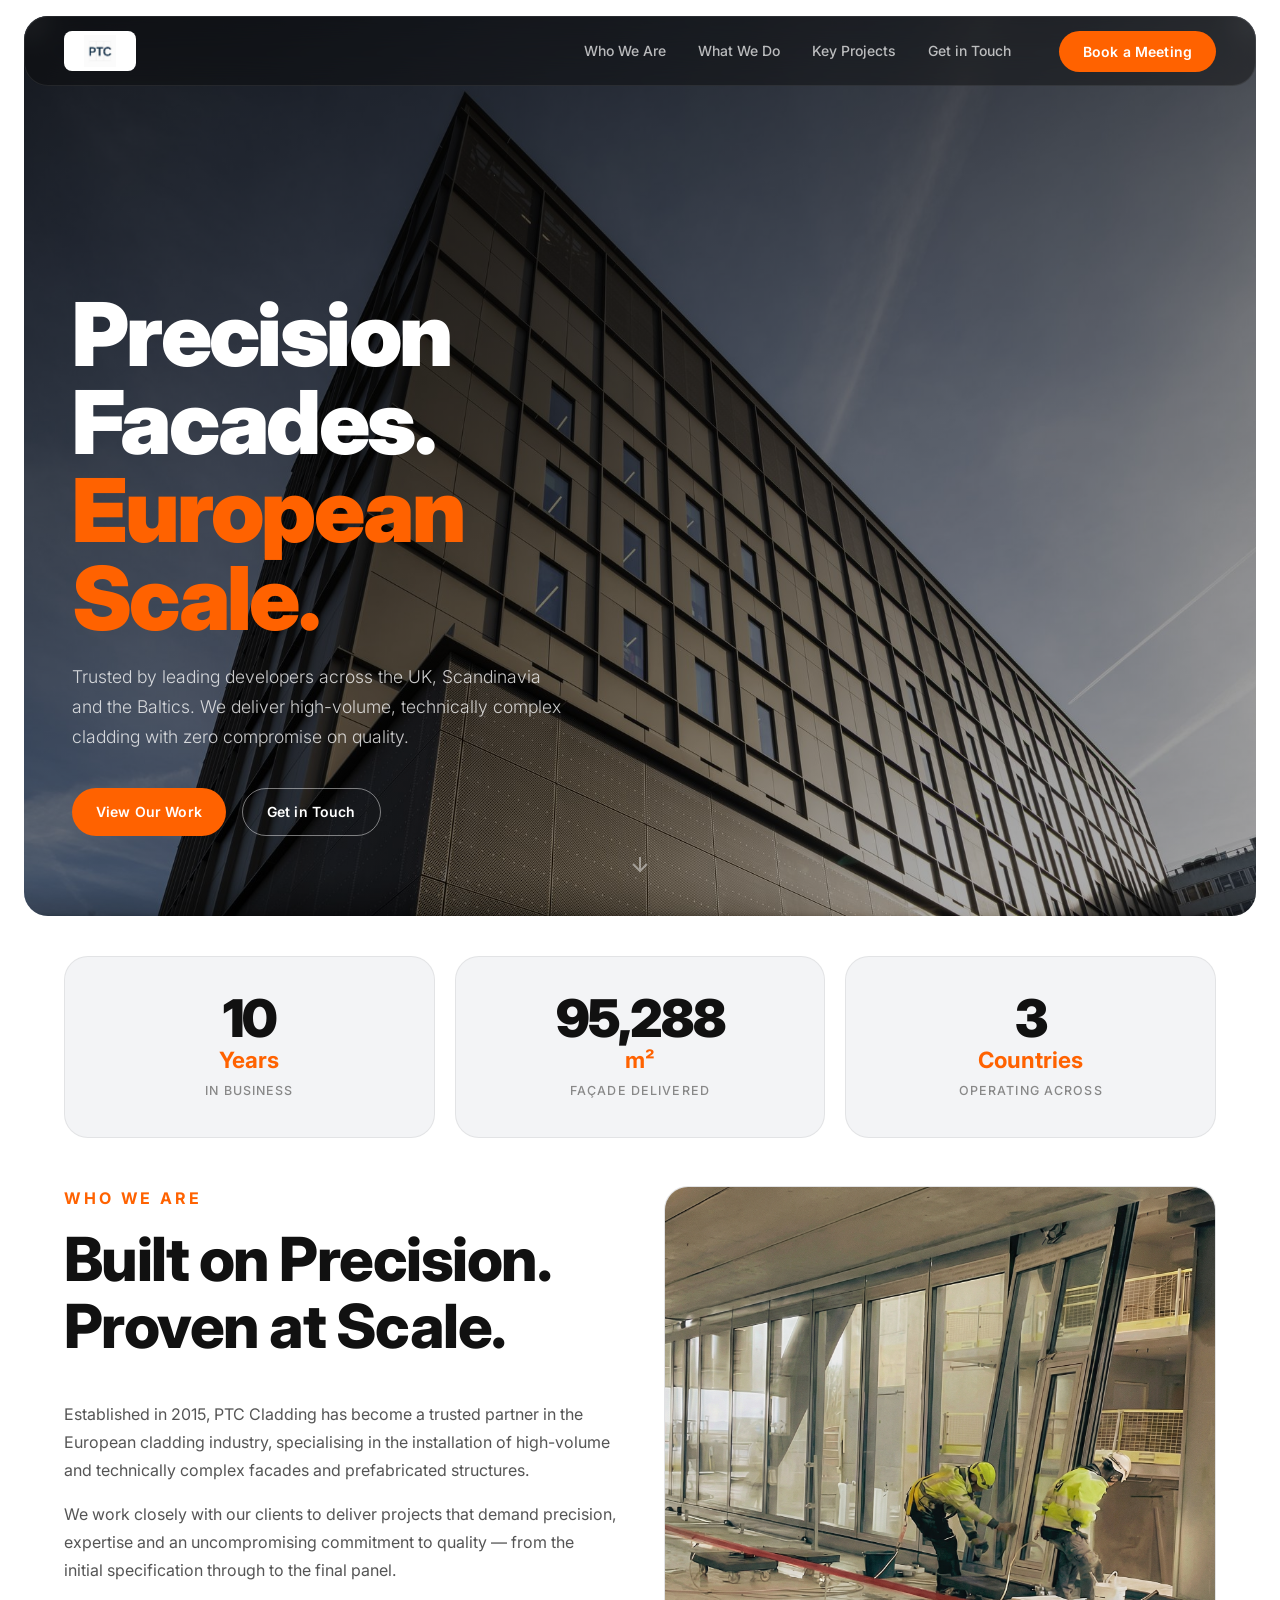
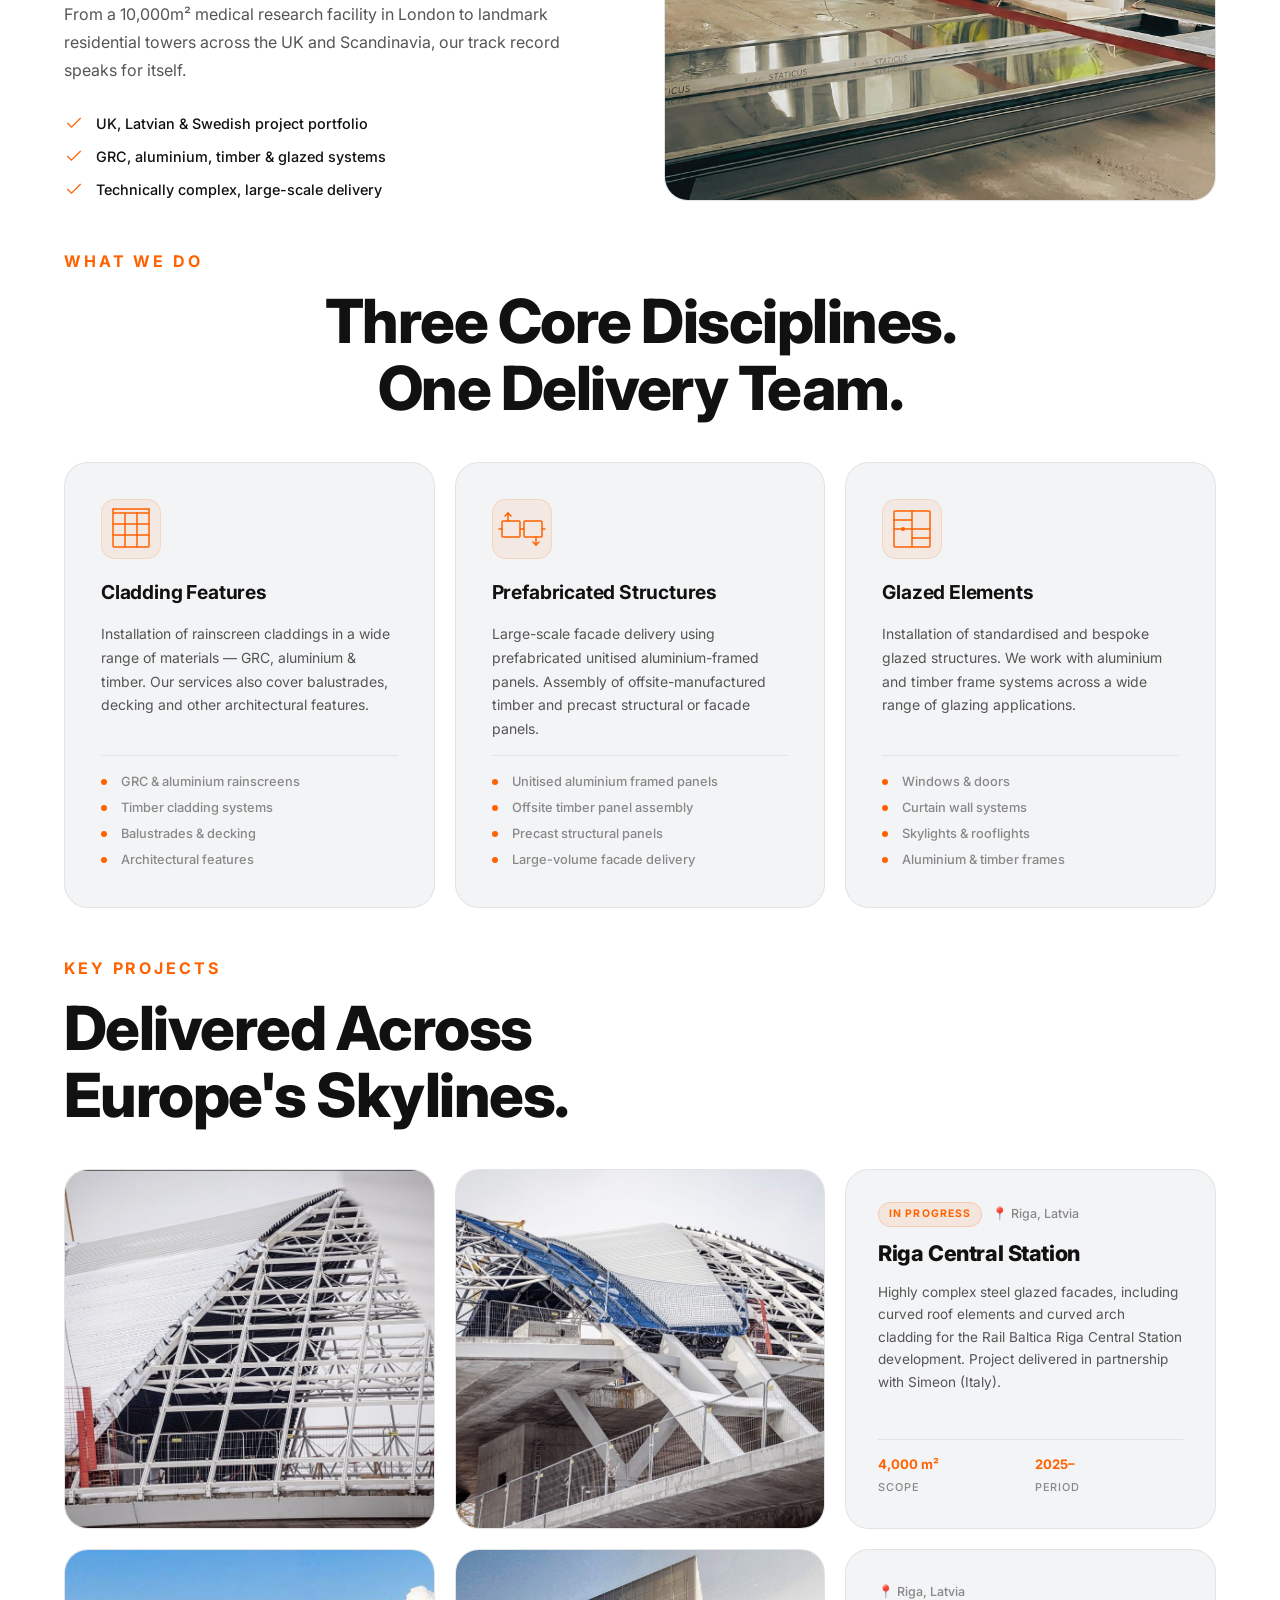
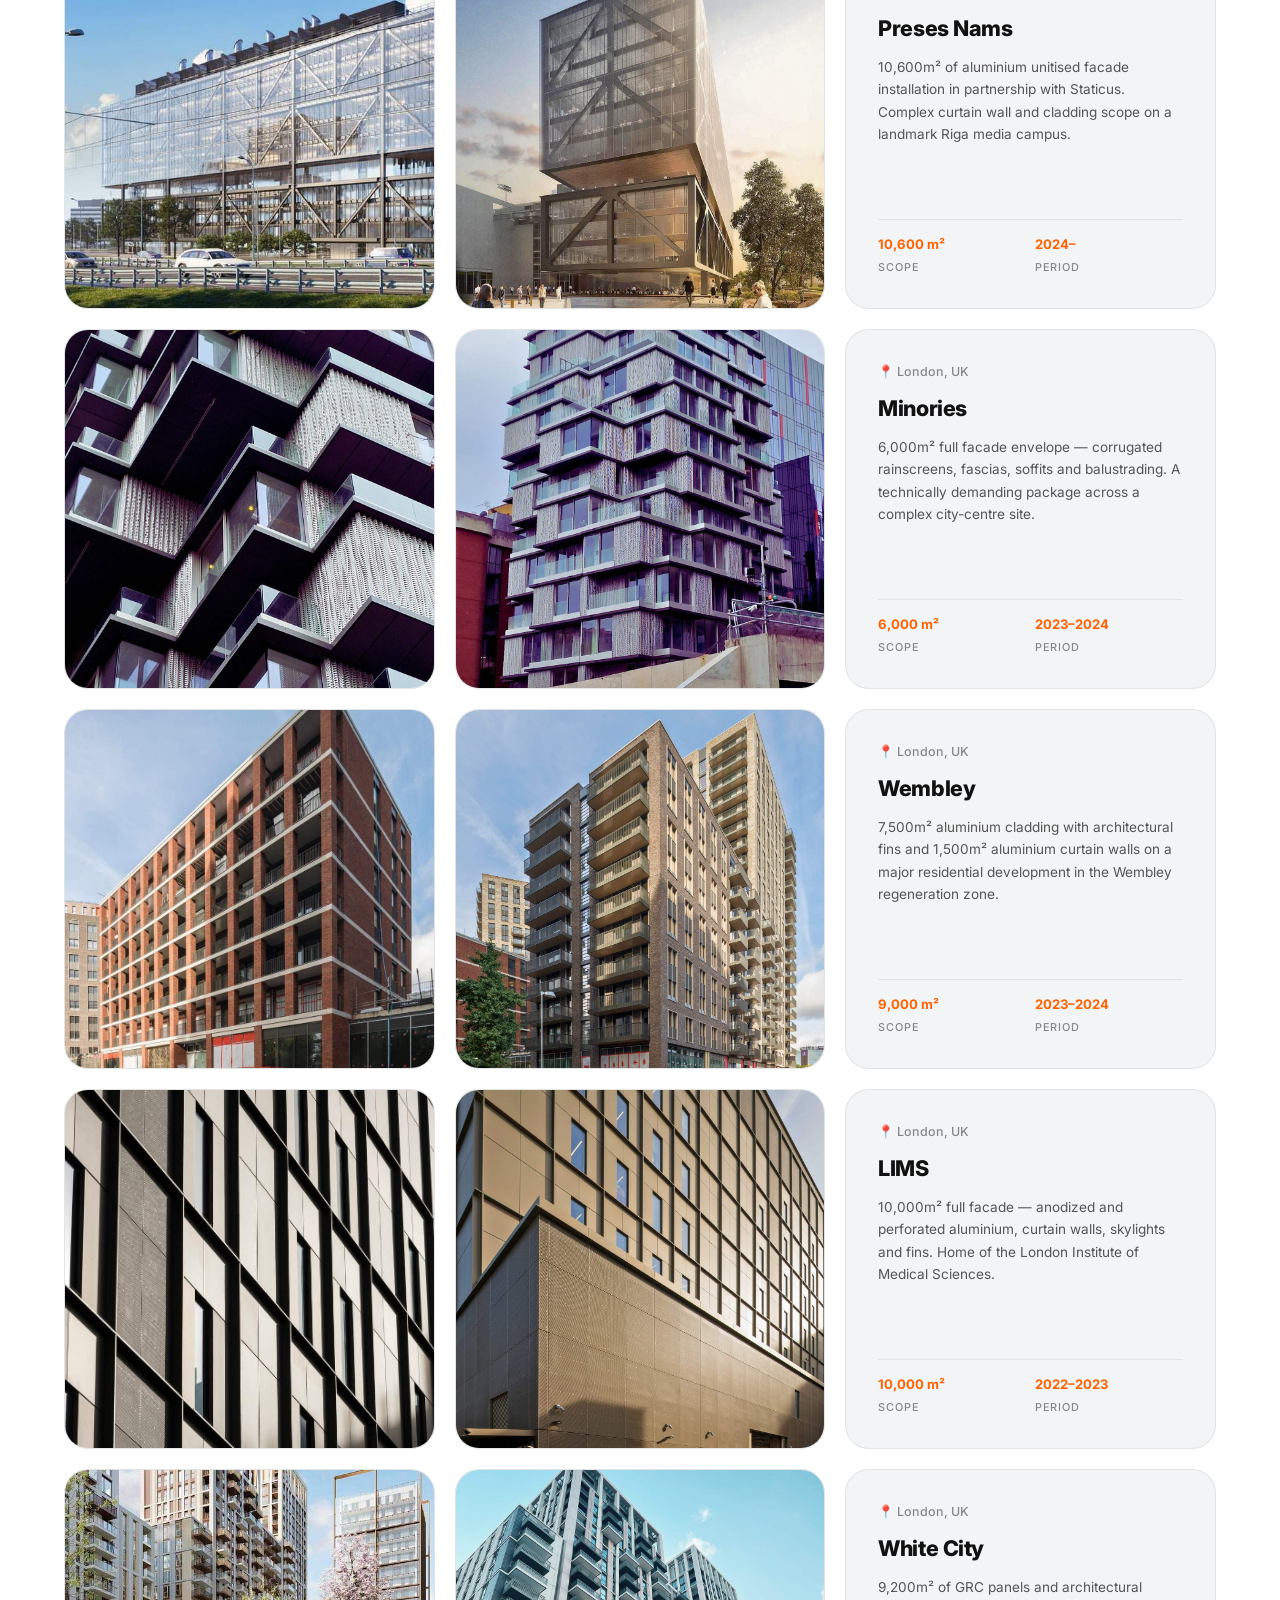
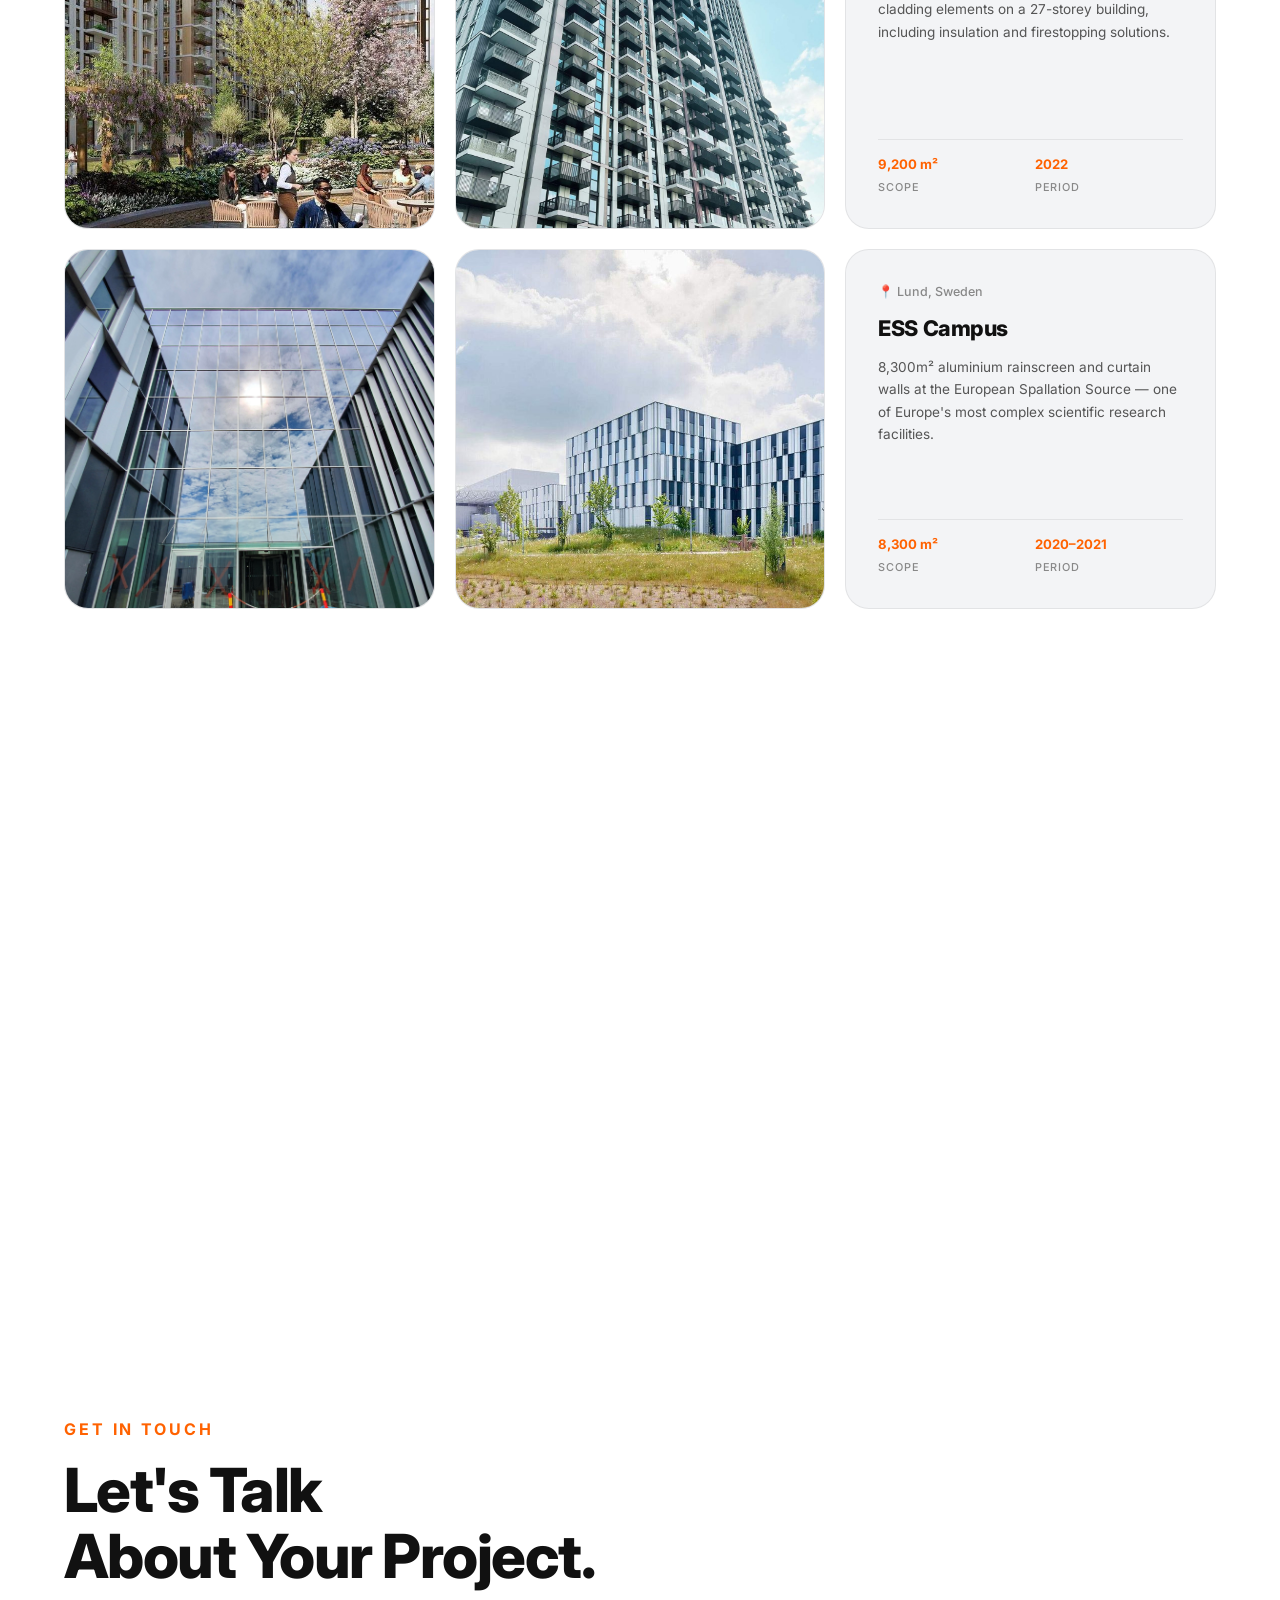
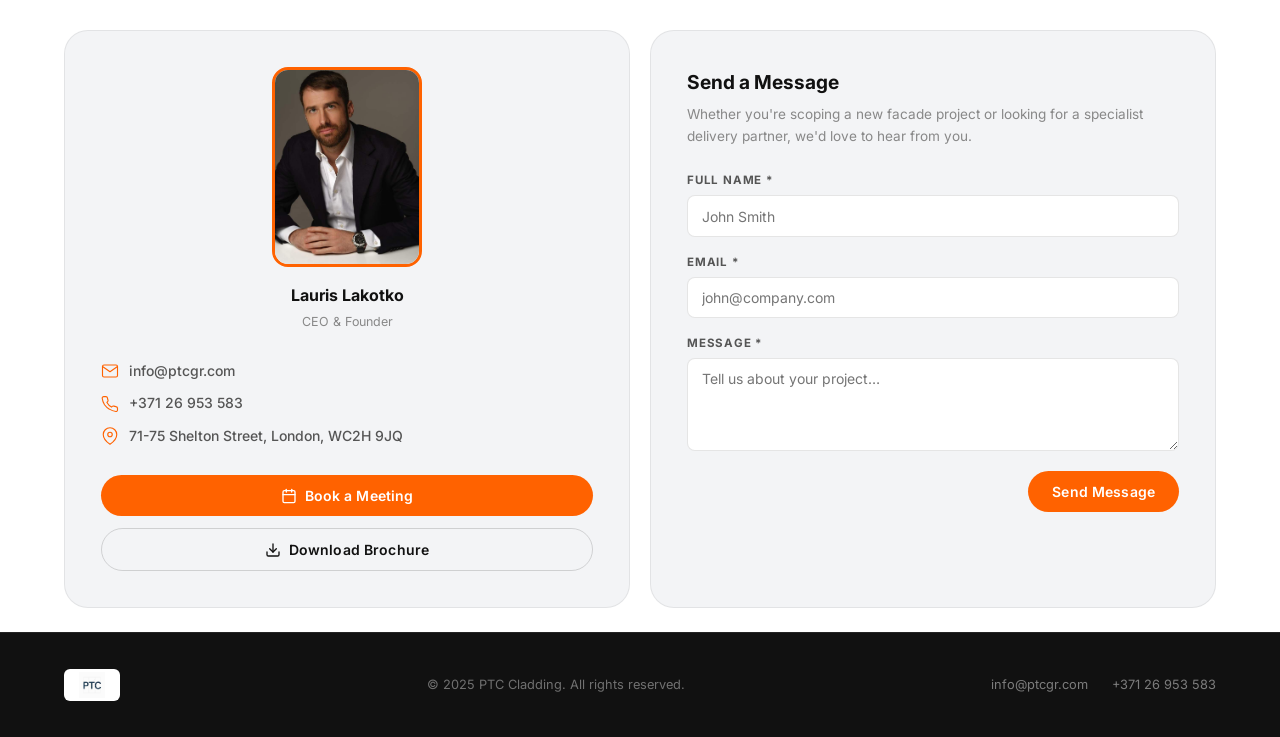
==== commit bd720cd2: "fix: cache-bust Tyresso left image to clear mobile browser cache" ====
--- a/static/index.html
+++ b/static/index.html
@@ -350,7 +350,7 @@
         <!-- Tyresso -->
         <div class="project-row fade-up">
           <div class="project-row__photo bento-card">
-            <img src="assets/images/proj-tyresso-1.jpg" alt="Tyresso, Stockholm" />
+            <img src="assets/images/proj-tyresso-1.jpg?v=2" alt="Tyresso, Stockholm" />
           </div>
           <div class="project-row__photo project-row__photo--secondary bento-card">
             <img src="assets/images/proj-tyresso-right.jpg" alt="Tyresso, Stockholm" />
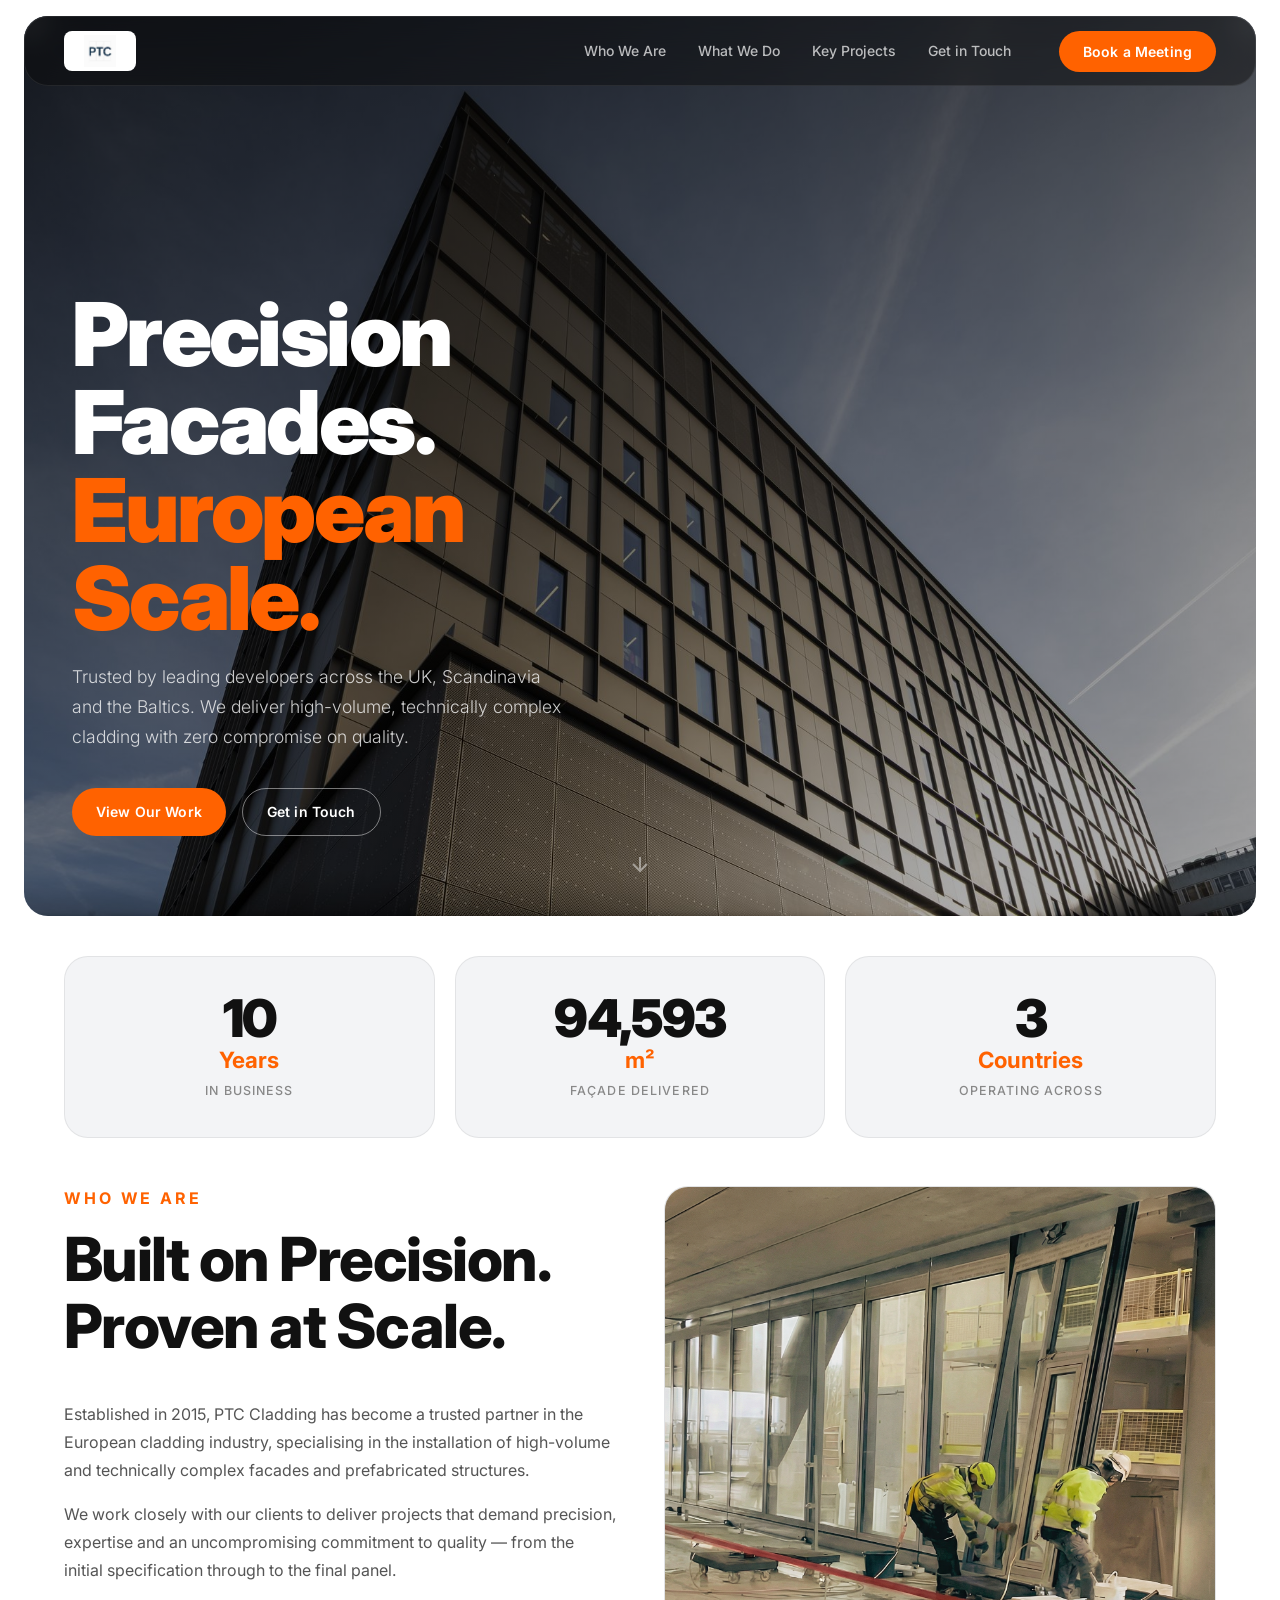
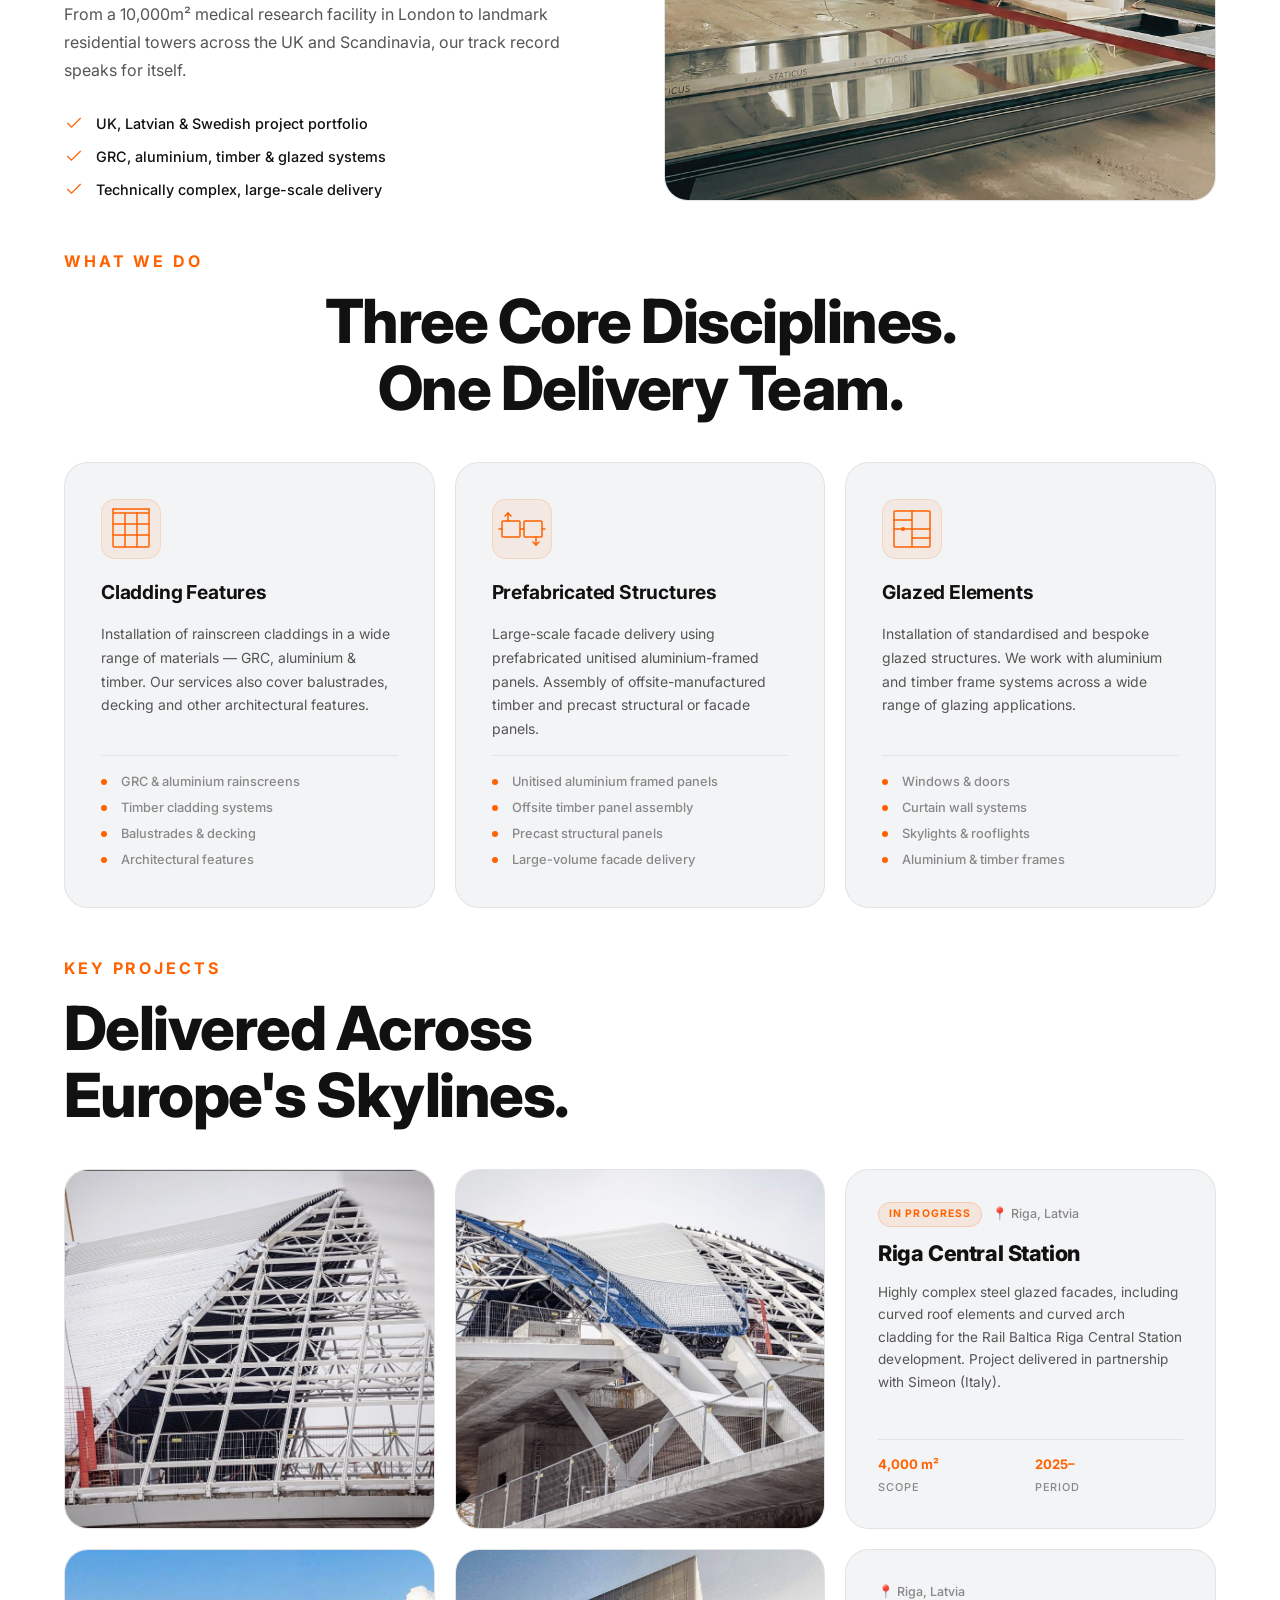
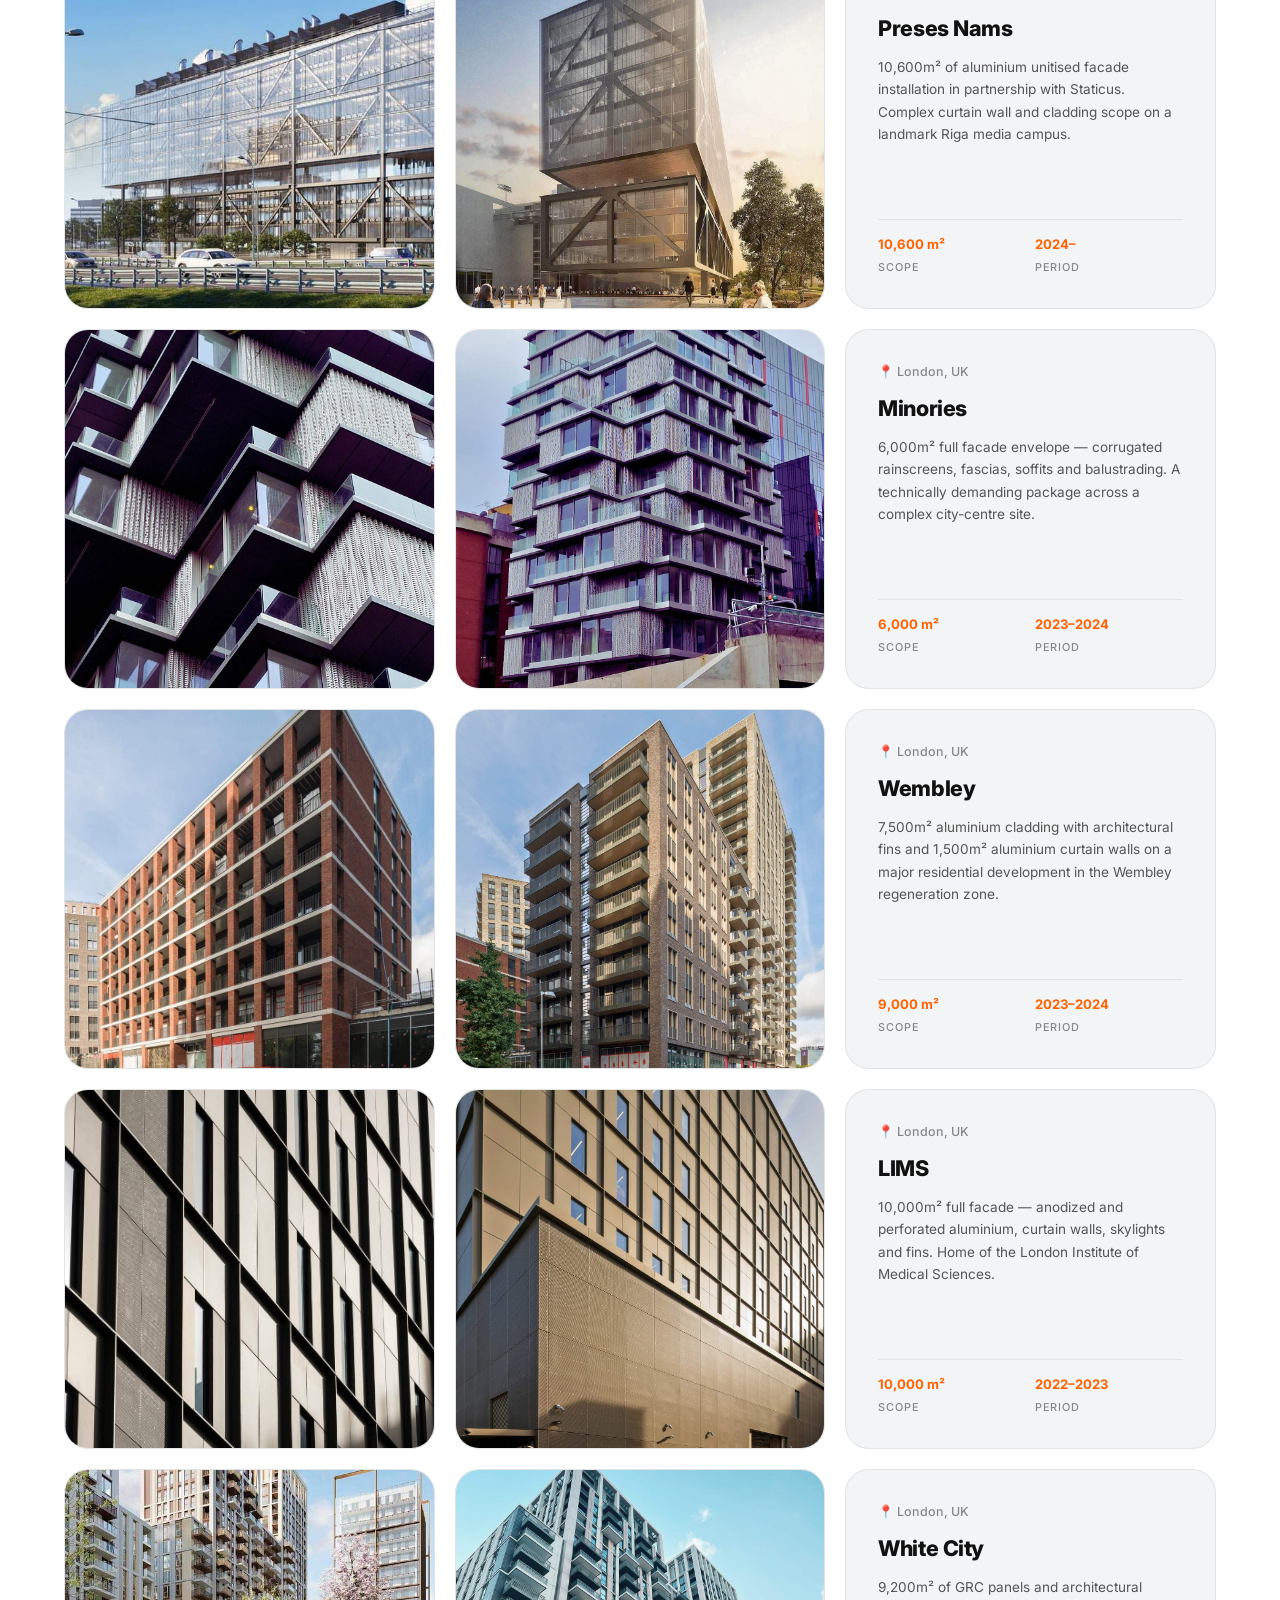
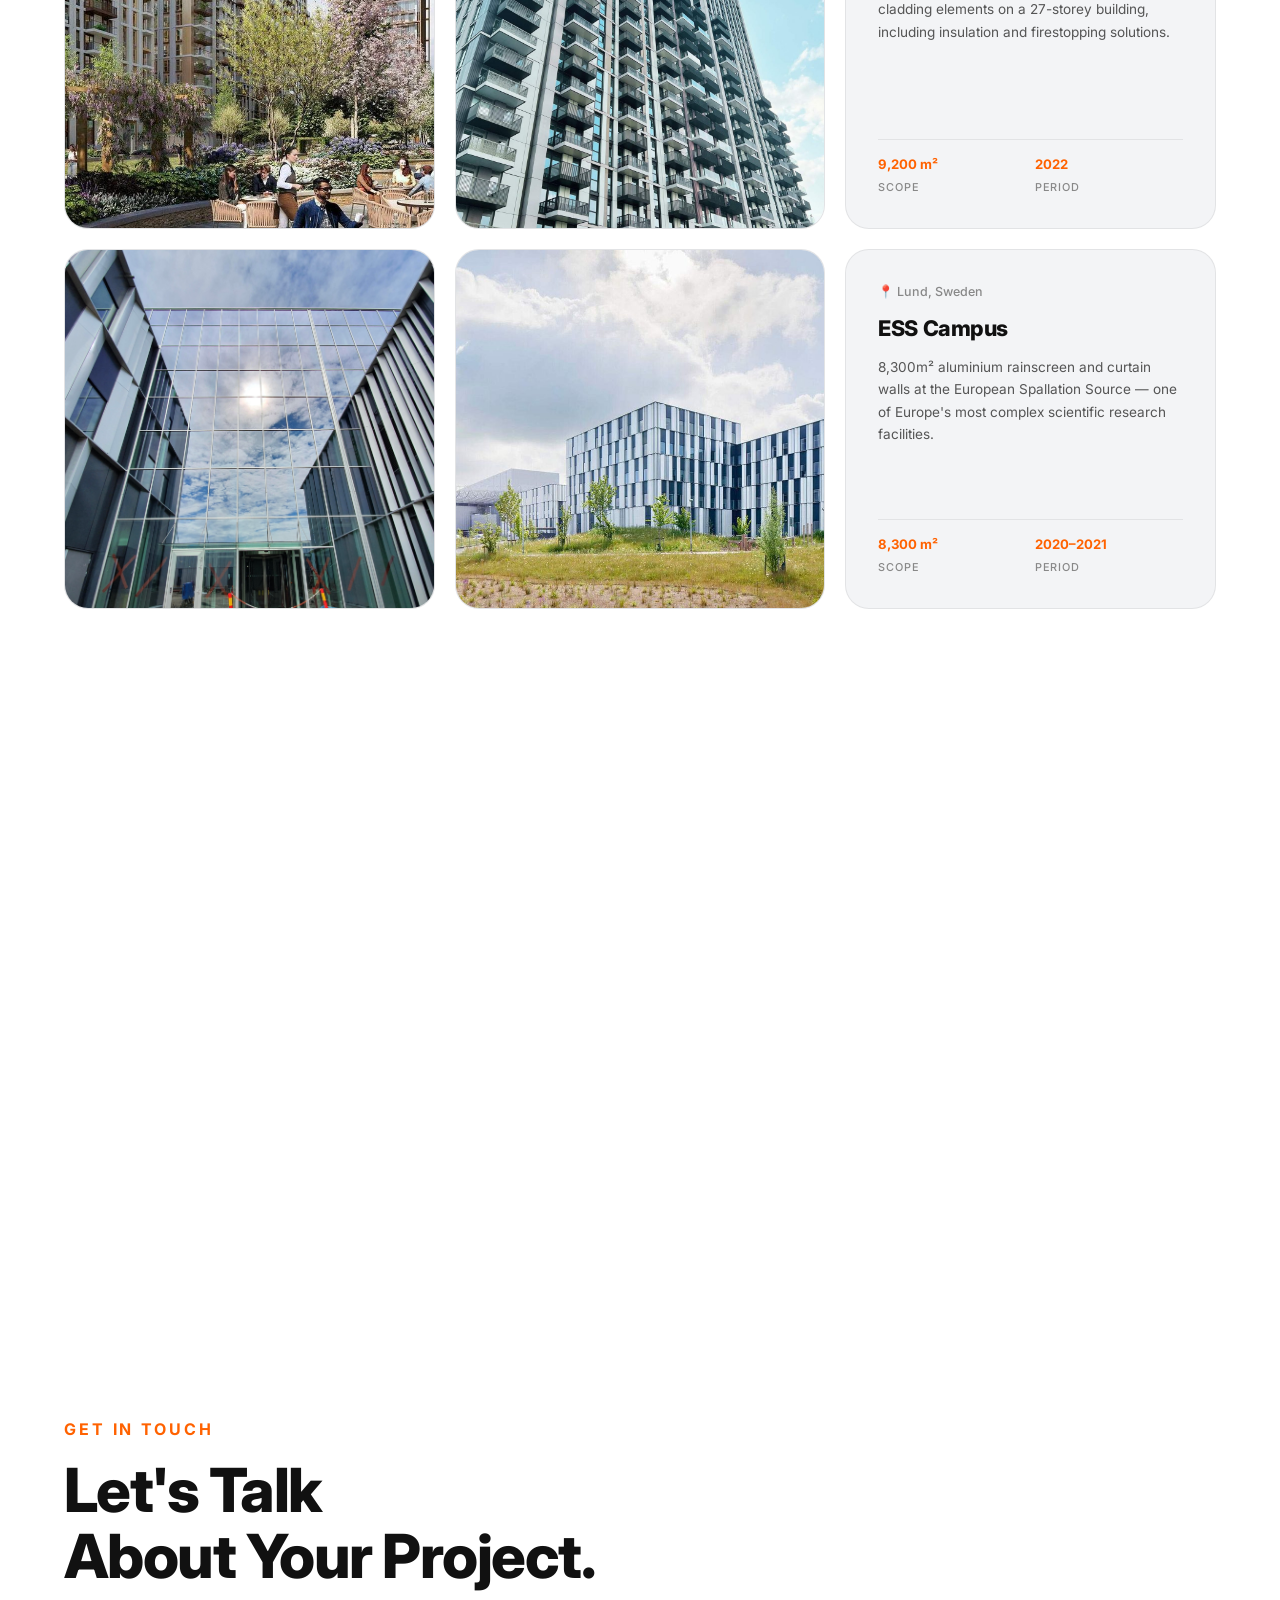
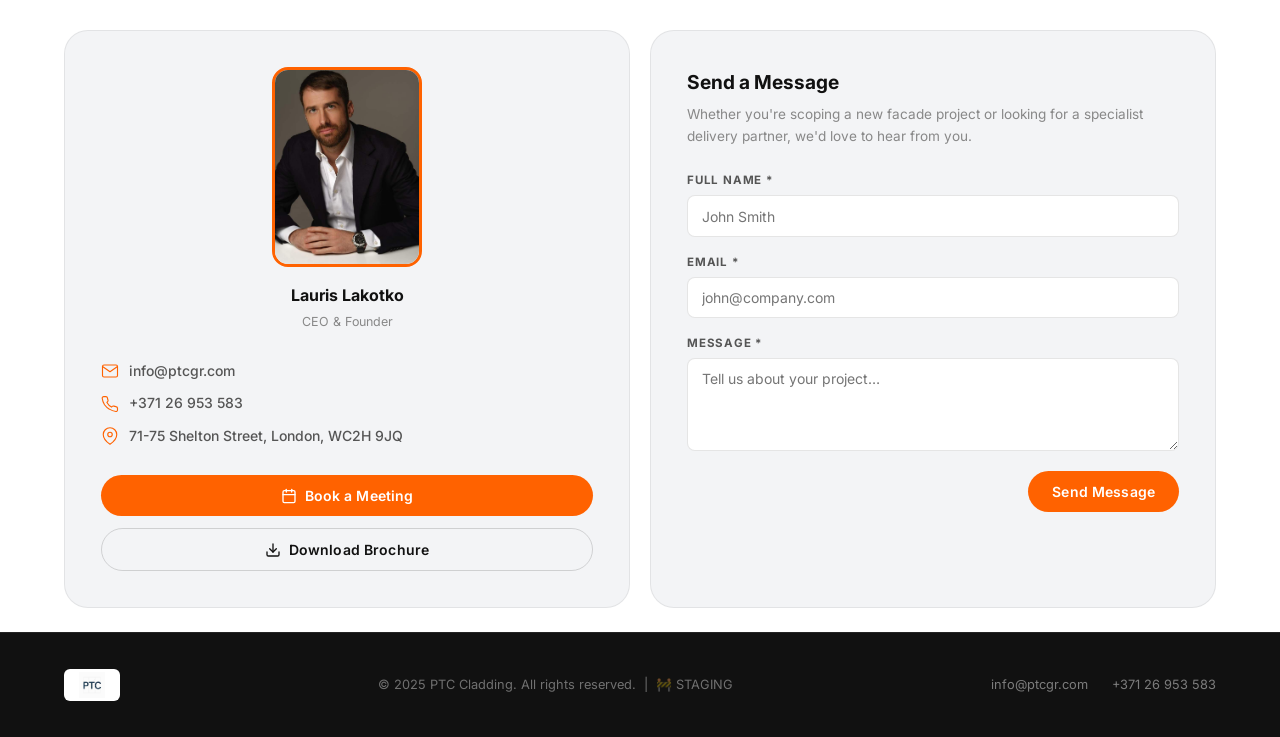
==== commit 5b6694f8: "feat: mobile photo carousel — swipe + pagination dots, desktop layout fixed" ====
--- a/static/index.html
+++ b/static/index.html
@@ -201,11 +201,14 @@
 
         <!-- Riga Central Station -->
         <div class="project-row fade-up">
-          <div class="project-row__photo bento-card">
+          <div class="project-photo-slider">
+            <div class="project-row__photo bento-card">
             <img src="assets/images/proj-riga-station-1.jpg" alt="Riga Central Station, Latvia" />
           </div>
           <div class="project-row__photo project-row__photo--secondary bento-card">
             <img src="assets/images/proj-riga-station-2.jpg" alt="Riga Central Station, Latvia" />
+          </div>
+            <div class="slider-dots"><span class="slider-dot slider-dot--active"></span><span class="slider-dot"></span></div>
           </div>
           <div class="project-row__info bento-card">
             <div class="project-info__meta">
@@ -223,11 +226,14 @@
 
         <!-- Preses Nams -->
         <div class="project-row fade-up">
-          <div class="project-row__photo bento-card">
+          <div class="project-photo-slider">
+            <div class="project-row__photo bento-card">
             <img src="assets/images/proj-minories-1.jpg" alt="Preses Nams, Riga" />
           </div>
           <div class="project-row__photo project-row__photo--secondary bento-card">
             <img src="assets/images/proj-preses-nams-2.jpg" alt="Preses Nams, Riga" />
+          </div>
+            <div class="slider-dots"><span class="slider-dot slider-dot--active"></span><span class="slider-dot"></span></div>
           </div>
           <div class="project-row__info bento-card">
             <div class="project-info__meta">
@@ -244,11 +250,14 @@
 
         <!-- Minories -->
         <div class="project-row fade-up">
-          <div class="project-row__photo bento-card">
+          <div class="project-photo-slider">
+            <div class="project-row__photo bento-card">
             <img src="assets/images/proj-wembley-1.jpg" alt="Minories, London" />
           </div>
           <div class="project-row__photo project-row__photo--secondary bento-card">
             <img src="assets/images/proj-minories-2.jpg" alt="Minories, London" />
+          </div>
+            <div class="slider-dots"><span class="slider-dot slider-dot--active"></span><span class="slider-dot"></span></div>
           </div>
           <div class="project-row__info bento-card">
             <div class="project-info__meta">
@@ -265,11 +274,14 @@
 
         <!-- Wembley -->
         <div class="project-row fade-up">
-          <div class="project-row__photo bento-card">
+          <div class="project-photo-slider">
+            <div class="project-row__photo bento-card">
             <img src="assets/images/proj-lims-1.jpg" alt="Wembley, London" />
           </div>
           <div class="project-row__photo project-row__photo--secondary bento-card">
             <img src="assets/images/proj-wembley-2.jpg" alt="Wembley, London" />
+          </div>
+            <div class="slider-dots"><span class="slider-dot slider-dot--active"></span><span class="slider-dot"></span></div>
           </div>
           <div class="project-row__info bento-card">
             <div class="project-info__meta">
@@ -286,11 +298,14 @@
 
         <!-- LIMS -->
         <div class="project-row fade-up">
-          <div class="project-row__photo bento-card">
+          <div class="project-photo-slider">
+            <div class="project-row__photo bento-card">
             <img src="assets/images/proj-white-city-1.jpg" alt="LIMS, London" />
           </div>
           <div class="project-row__photo project-row__photo--secondary bento-card">
             <img src="assets/images/proj-lims-2.jpg" alt="LIMS, London" />
+          </div>
+            <div class="slider-dots"><span class="slider-dot slider-dot--active"></span><span class="slider-dot"></span></div>
           </div>
           <div class="project-row__info bento-card">
             <div class="project-info__meta">
@@ -307,11 +322,14 @@
 
         <!-- White City -->
         <div class="project-row fade-up">
-          <div class="project-row__photo bento-card">
+          <div class="project-photo-slider">
+            <div class="project-row__photo bento-card">
             <img src="assets/images/proj-ess-1.jpg" alt="White City, London" />
           </div>
           <div class="project-row__photo project-row__photo--secondary bento-card">
             <img src="assets/images/proj-white-city-2.jpg" alt="White City, London" />
+          </div>
+            <div class="slider-dots"><span class="slider-dot slider-dot--active"></span><span class="slider-dot"></span></div>
           </div>
           <div class="project-row__info bento-card">
             <div class="project-info__meta">
@@ -328,11 +346,14 @@
 
         <!-- ESS Campus -->
         <div class="project-row fade-up">
-          <div class="project-row__photo bento-card">
+          <div class="project-photo-slider">
+            <div class="project-row__photo bento-card">
             <img src="assets/images/proj-ess-left.jpg" alt="ESS Campus, Lund" />
           </div>
           <div class="project-row__photo project-row__photo--secondary bento-card">
             <img src="assets/images/proj-ess-2.jpg" alt="ESS Campus, Lund" />
+          </div>
+            <div class="slider-dots"><span class="slider-dot slider-dot--active"></span><span class="slider-dot"></span></div>
           </div>
           <div class="project-row__info bento-card">
             <div class="project-info__meta">
@@ -349,11 +370,14 @@
 
         <!-- Tyresso -->
         <div class="project-row fade-up">
-          <div class="project-row__photo bento-card">
+          <div class="project-photo-slider">
+            <div class="project-row__photo bento-card">
             <img src="assets/images/proj-tyresso-1.jpg?v=2" alt="Tyresso, Stockholm" />
           </div>
           <div class="project-row__photo project-row__photo--secondary bento-card">
             <img src="assets/images/proj-tyresso-right.jpg" alt="Tyresso, Stockholm" />
+          </div>
+            <div class="slider-dots"><span class="slider-dot slider-dot--active"></span><span class="slider-dot"></span></div>
           </div>
           <div class="project-row__info bento-card">
             <div class="project-info__meta">
@@ -370,11 +394,14 @@
 
         <!-- College Road -->
         <div class="project-row fade-up">
-          <div class="project-row__photo bento-card">
+          <div class="project-photo-slider">
+            <div class="project-row__photo bento-card">
             <img src="assets/images/proj-college-rd-2.jpg" alt="College Road, London" />
           </div>
           <div class="project-row__photo project-row__photo--secondary bento-card">
             <img src="assets/images/proj-college-rd-1.jpg" alt="College Road, London" />
+          </div>
+            <div class="slider-dots"><span class="slider-dot slider-dot--active"></span><span class="slider-dot"></span></div>
           </div>
           <div class="project-row__info bento-card">
             <div class="project-info__meta">
@@ -474,7 +501,7 @@
   <footer class="footer">
     <div class="container footer__inner">
       <img src="assets/images/img-000.jpg" alt="PTC Cladding" class="footer__logo" />
-      <p class="footer__copy">© 2025 PTC Cladding. All rights reserved.</p>
+      <p class="footer__copy">© 2025 PTC Cladding. All rights reserved. &nbsp;|&nbsp; 🚧 STAGING</p>
       <div class="footer__links">
         <a href="mailto:info@ptcgr.com">info@ptcgr.com</a>
         <a href="tel:+37126953583">+371 26 953 583</a>
--- a/static/css/style.css
+++ b/static/css/style.css
@@ -499,6 +499,20 @@
 }
 .project-row__photo:hover img { transform: scale(1.04); }
 
+/* ── Photo slider: desktop shows both photos in a 2-col inner grid ── */
+.project-photo-slider {
+  display: grid;
+  grid-template-columns: 1fr 1fr;
+  gap: var(--gutter);
+  grid-column: span 2;
+  position: relative;
+  overflow: hidden; /* clip photos to row boundary — prevents bleed into next row */
+}
+.project-photo-slider .project-row__photo {
+  height: 100%; /* fill the 360px grid row */
+}
+.slider-dots { display: none; } /* desktop: no dots */
+
 .project-row__info {
   padding: 2rem;
   display: flex;
@@ -1044,17 +1058,54 @@
 
   .services__bento { grid-template-columns: 1fr; }
 
-  /* Projects: single column on mobile — photo on top, info below */
+  /* Projects: single column on mobile — slider on top, info below */
   .project-row {
     grid-template-columns: 1fr;
     height: auto;
   }
-  .project-row__photo {
+
+  /* Slider becomes a flex row; photos slide via JS translateX in pixels */
+  .project-photo-slider {
+    display: flex;
+    overflow: hidden;
+    border-radius: var(--radius-lg);
     height: 260px;
+    grid-column: 1;
+    gap: 0;
+    touch-action: pan-y;
+    position: relative;
   }
+  .project-photo-slider .project-row__photo {
+    flex: 0 0 100%; /* exactly 100% of slider width — no shrink, no grow */
+    height: 100%;
+    border-radius: 0;
+  }
+  /* Show the second photo (hidden by default) */
   .project-row__photo--secondary {
-    display: none;
+    display: flex;
   }
+  /* Dot indicators — overlaid at bottom-centre of the photo */
+  .slider-dots {
+    position: absolute;
+    bottom: 12px;
+    left: 50%;
+    transform: translateX(-50%);
+    display: flex;
+    gap: 7px;
+    z-index: 10;
+    pointer-events: none;
+  }
+  .slider-dot {
+    width: 7px;
+    height: 7px;
+    border-radius: 50%;
+    background: rgba(255, 255, 255, 0.45);
+    transition: background 0.25s;
+  }
+  .slider-dot--active {
+    background: #fff;
+  }
+
   .project-row__info {
     height: auto;
   }
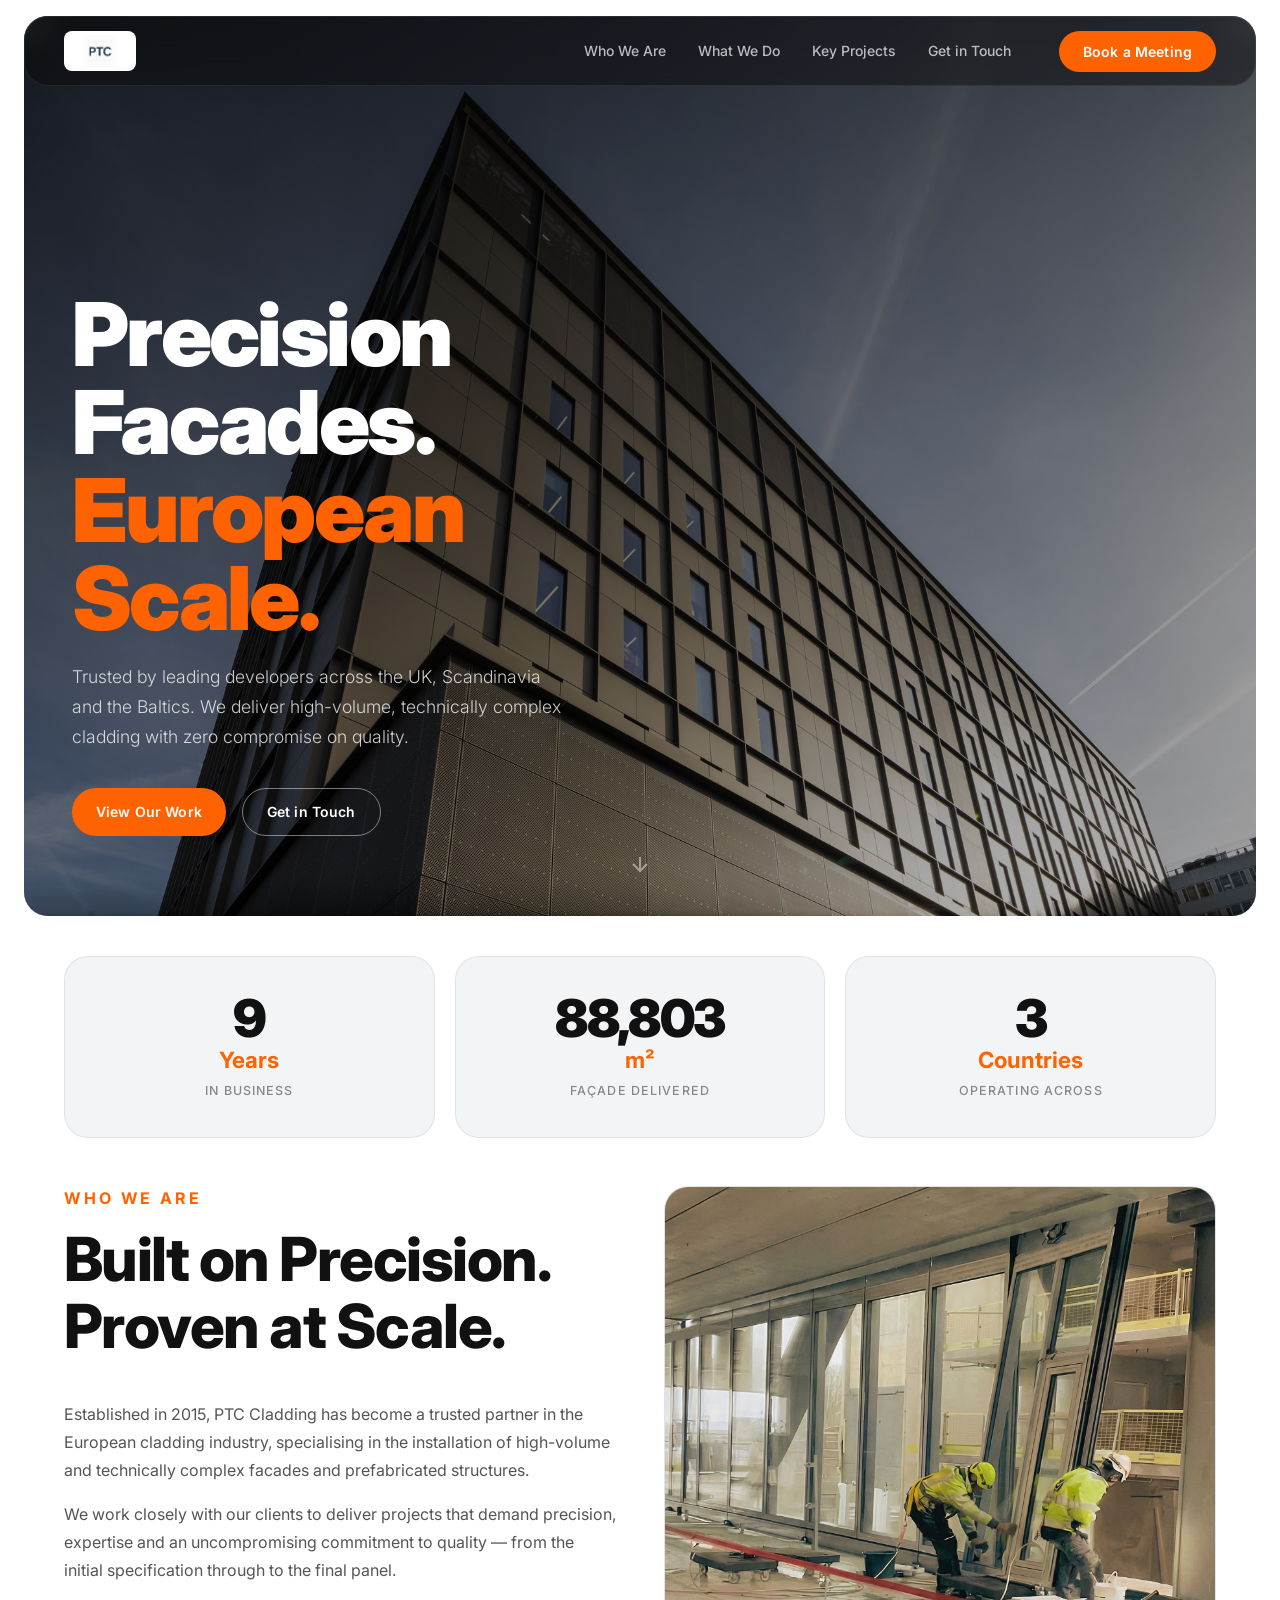
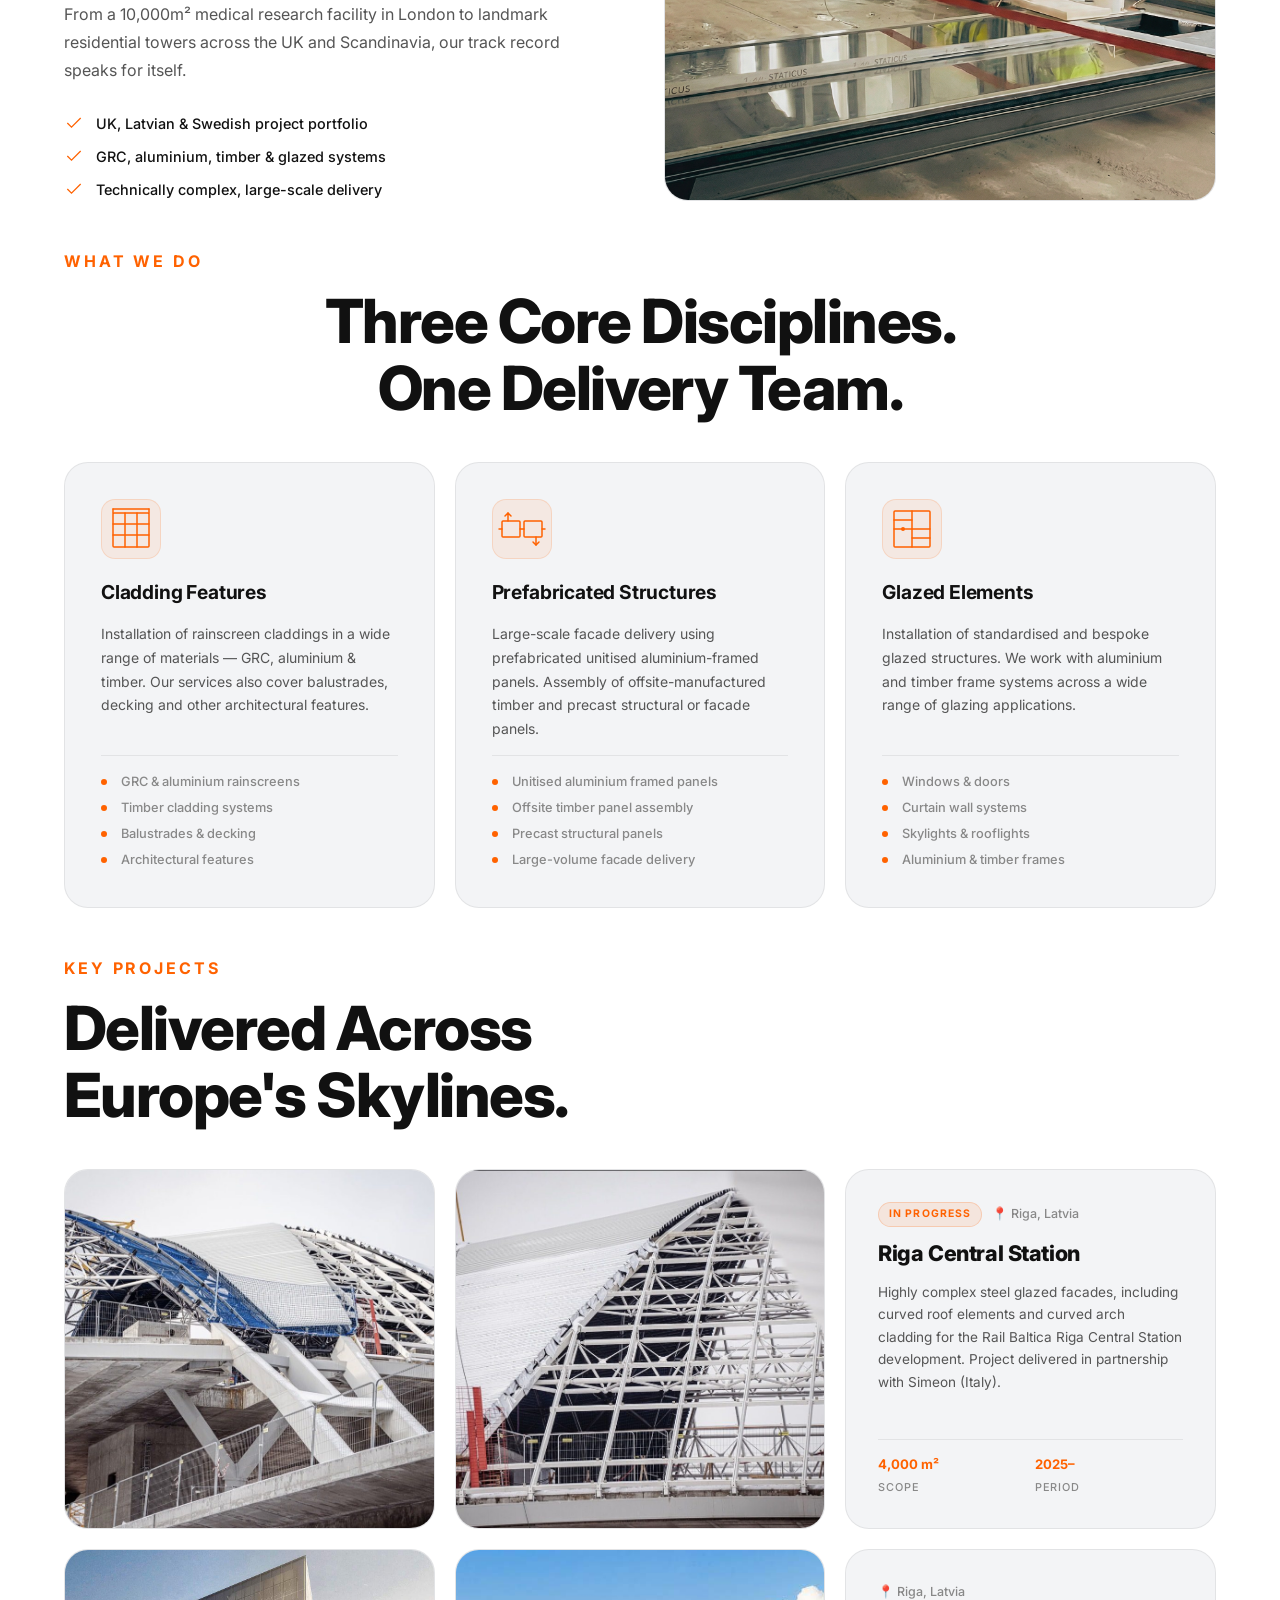
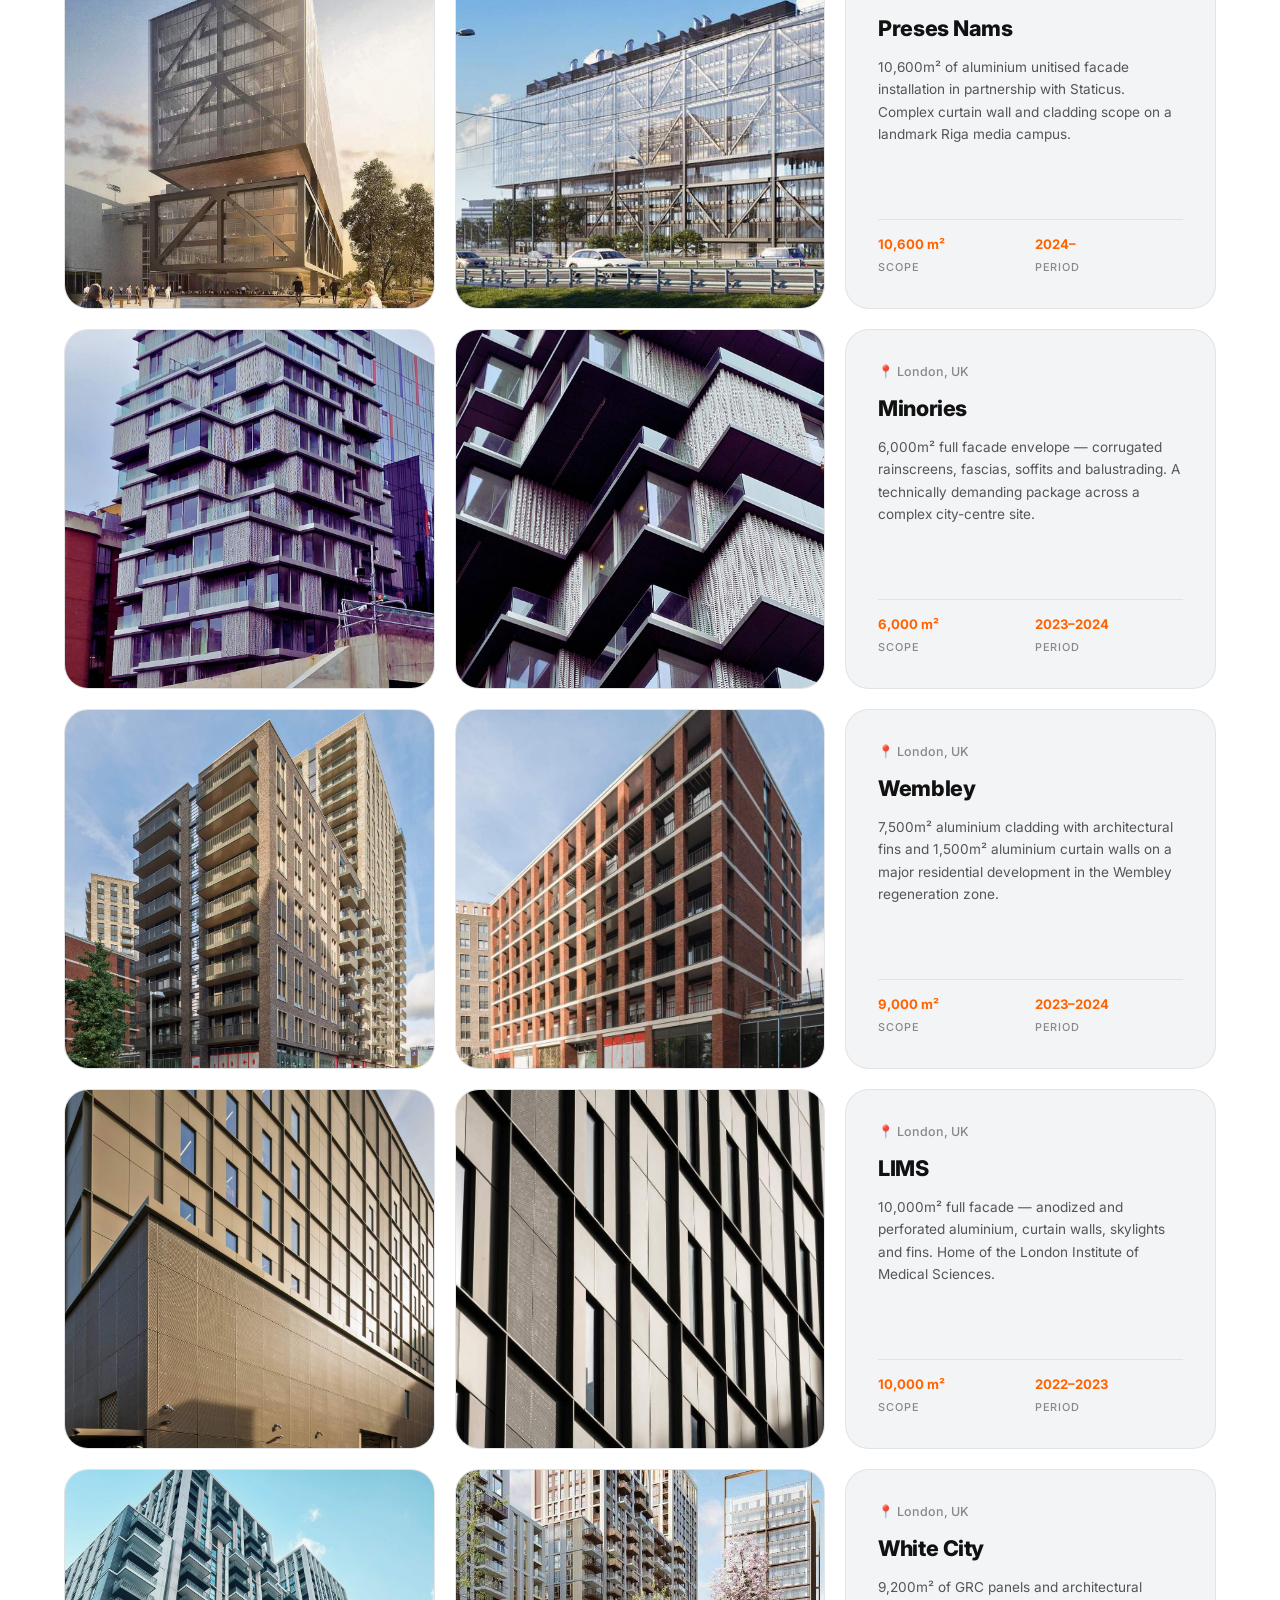
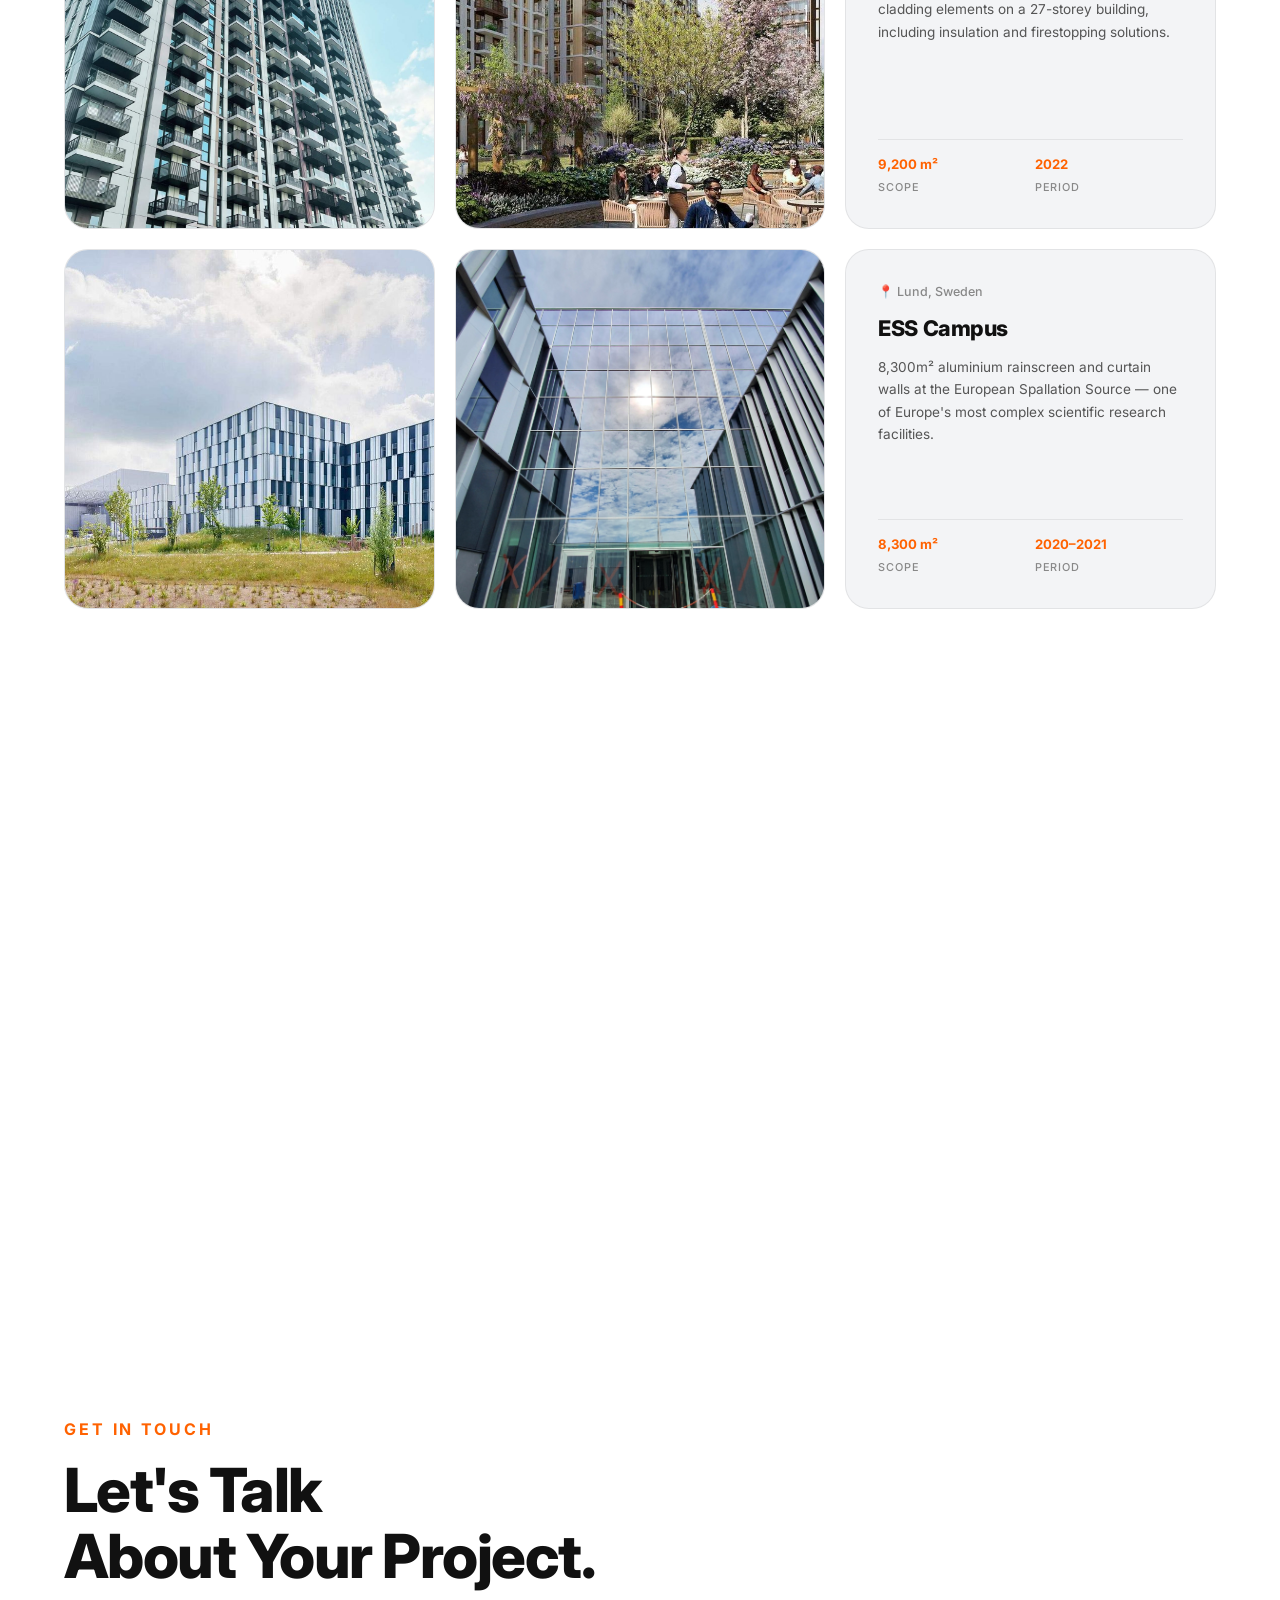
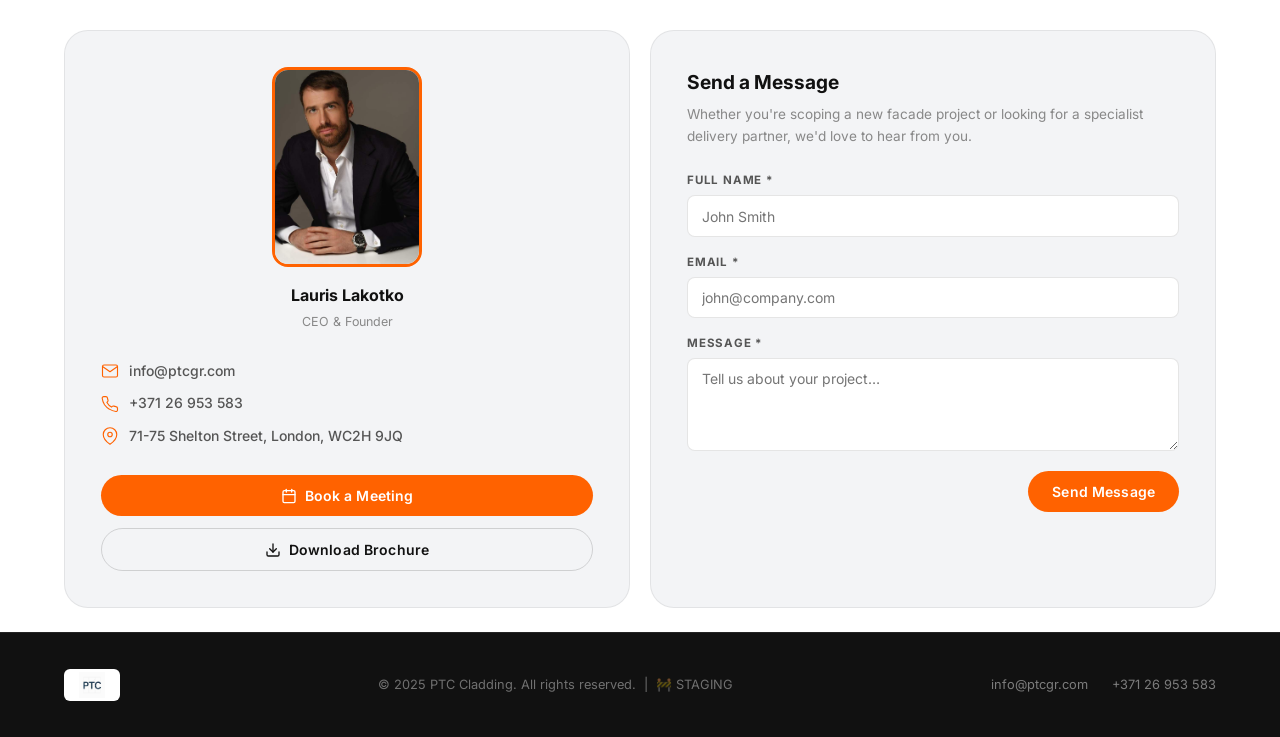
==== commit 4e70fd69: "feat: swap photo order — secondary photo now shows first on mobile" ====
--- a/static/index.html
+++ b/static/index.html
@@ -202,11 +202,11 @@
         <!-- Riga Central Station -->
         <div class="project-row fade-up">
           <div class="project-photo-slider">
-            <div class="project-row__photo bento-card">
+            <div class="project-row__photo project-row__photo--secondary bento-card">
+            <img src="assets/images/proj-riga-station-2.jpg" alt="Riga Central Station, Latvia" />
+          </div>
+          <div class="project-row__photo bento-card">
             <img src="assets/images/proj-riga-station-1.jpg" alt="Riga Central Station, Latvia" />
-          </div>
-          <div class="project-row__photo project-row__photo--secondary bento-card">
-            <img src="assets/images/proj-riga-station-2.jpg" alt="Riga Central Station, Latvia" />
           </div>
             <div class="slider-dots"><span class="slider-dot slider-dot--active"></span><span class="slider-dot"></span></div>
           </div>
@@ -227,11 +227,11 @@
         <!-- Preses Nams -->
         <div class="project-row fade-up">
           <div class="project-photo-slider">
-            <div class="project-row__photo bento-card">
+            <div class="project-row__photo project-row__photo--secondary bento-card">
+            <img src="assets/images/proj-preses-nams-2.jpg" alt="Preses Nams, Riga" />
+          </div>
+          <div class="project-row__photo bento-card">
             <img src="assets/images/proj-minories-1.jpg" alt="Preses Nams, Riga" />
-          </div>
-          <div class="project-row__photo project-row__photo--secondary bento-card">
-            <img src="assets/images/proj-preses-nams-2.jpg" alt="Preses Nams, Riga" />
           </div>
             <div class="slider-dots"><span class="slider-dot slider-dot--active"></span><span class="slider-dot"></span></div>
           </div>
@@ -251,11 +251,11 @@
         <!-- Minories -->
         <div class="project-row fade-up">
           <div class="project-photo-slider">
-            <div class="project-row__photo bento-card">
+            <div class="project-row__photo project-row__photo--secondary bento-card">
+            <img src="assets/images/proj-minories-2.jpg" alt="Minories, London" />
+          </div>
+          <div class="project-row__photo bento-card">
             <img src="assets/images/proj-wembley-1.jpg" alt="Minories, London" />
-          </div>
-          <div class="project-row__photo project-row__photo--secondary bento-card">
-            <img src="assets/images/proj-minories-2.jpg" alt="Minories, London" />
           </div>
             <div class="slider-dots"><span class="slider-dot slider-dot--active"></span><span class="slider-dot"></span></div>
           </div>
@@ -275,11 +275,11 @@
         <!-- Wembley -->
         <div class="project-row fade-up">
           <div class="project-photo-slider">
-            <div class="project-row__photo bento-card">
+            <div class="project-row__photo project-row__photo--secondary bento-card">
+            <img src="assets/images/proj-wembley-2.jpg" alt="Wembley, London" />
+          </div>
+          <div class="project-row__photo bento-card">
             <img src="assets/images/proj-lims-1.jpg" alt="Wembley, London" />
-          </div>
-          <div class="project-row__photo project-row__photo--secondary bento-card">
-            <img src="assets/images/proj-wembley-2.jpg" alt="Wembley, London" />
           </div>
             <div class="slider-dots"><span class="slider-dot slider-dot--active"></span><span class="slider-dot"></span></div>
           </div>
@@ -299,11 +299,11 @@
         <!-- LIMS -->
         <div class="project-row fade-up">
           <div class="project-photo-slider">
-            <div class="project-row__photo bento-card">
+            <div class="project-row__photo project-row__photo--secondary bento-card">
+            <img src="assets/images/proj-lims-2.jpg" alt="LIMS, London" />
+          </div>
+          <div class="project-row__photo bento-card">
             <img src="assets/images/proj-white-city-1.jpg" alt="LIMS, London" />
-          </div>
-          <div class="project-row__photo project-row__photo--secondary bento-card">
-            <img src="assets/images/proj-lims-2.jpg" alt="LIMS, London" />
           </div>
             <div class="slider-dots"><span class="slider-dot slider-dot--active"></span><span class="slider-dot"></span></div>
           </div>
@@ -323,11 +323,11 @@
         <!-- White City -->
         <div class="project-row fade-up">
           <div class="project-photo-slider">
-            <div class="project-row__photo bento-card">
+            <div class="project-row__photo project-row__photo--secondary bento-card">
+            <img src="assets/images/proj-white-city-2.jpg" alt="White City, London" />
+          </div>
+          <div class="project-row__photo bento-card">
             <img src="assets/images/proj-ess-1.jpg" alt="White City, London" />
-          </div>
-          <div class="project-row__photo project-row__photo--secondary bento-card">
-            <img src="assets/images/proj-white-city-2.jpg" alt="White City, London" />
           </div>
             <div class="slider-dots"><span class="slider-dot slider-dot--active"></span><span class="slider-dot"></span></div>
           </div>
@@ -347,11 +347,11 @@
         <!-- ESS Campus -->
         <div class="project-row fade-up">
           <div class="project-photo-slider">
-            <div class="project-row__photo bento-card">
+            <div class="project-row__photo project-row__photo--secondary bento-card">
+            <img src="assets/images/proj-ess-2.jpg" alt="ESS Campus, Lund" />
+          </div>
+          <div class="project-row__photo bento-card">
             <img src="assets/images/proj-ess-left.jpg" alt="ESS Campus, Lund" />
-          </div>
-          <div class="project-row__photo project-row__photo--secondary bento-card">
-            <img src="assets/images/proj-ess-2.jpg" alt="ESS Campus, Lund" />
           </div>
             <div class="slider-dots"><span class="slider-dot slider-dot--active"></span><span class="slider-dot"></span></div>
           </div>
@@ -371,11 +371,11 @@
         <!-- Tyresso -->
         <div class="project-row fade-up">
           <div class="project-photo-slider">
-            <div class="project-row__photo bento-card">
+            <div class="project-row__photo project-row__photo--secondary bento-card">
+            <img src="assets/images/proj-tyresso-right.jpg" alt="Tyresso, Stockholm" />
+          </div>
+          <div class="project-row__photo bento-card">
             <img src="assets/images/proj-tyresso-1.jpg?v=2" alt="Tyresso, Stockholm" />
-          </div>
-          <div class="project-row__photo project-row__photo--secondary bento-card">
-            <img src="assets/images/proj-tyresso-right.jpg" alt="Tyresso, Stockholm" />
           </div>
             <div class="slider-dots"><span class="slider-dot slider-dot--active"></span><span class="slider-dot"></span></div>
           </div>
@@ -395,11 +395,11 @@
         <!-- College Road -->
         <div class="project-row fade-up">
           <div class="project-photo-slider">
-            <div class="project-row__photo bento-card">
+            <div class="project-row__photo project-row__photo--secondary bento-card">
+            <img src="assets/images/proj-college-rd-1.jpg" alt="College Road, London" />
+          </div>
+          <div class="project-row__photo bento-card">
             <img src="assets/images/proj-college-rd-2.jpg" alt="College Road, London" />
-          </div>
-          <div class="project-row__photo project-row__photo--secondary bento-card">
-            <img src="assets/images/proj-college-rd-1.jpg" alt="College Road, London" />
           </div>
             <div class="slider-dots"><span class="slider-dot slider-dot--active"></span><span class="slider-dot"></span></div>
           </div>
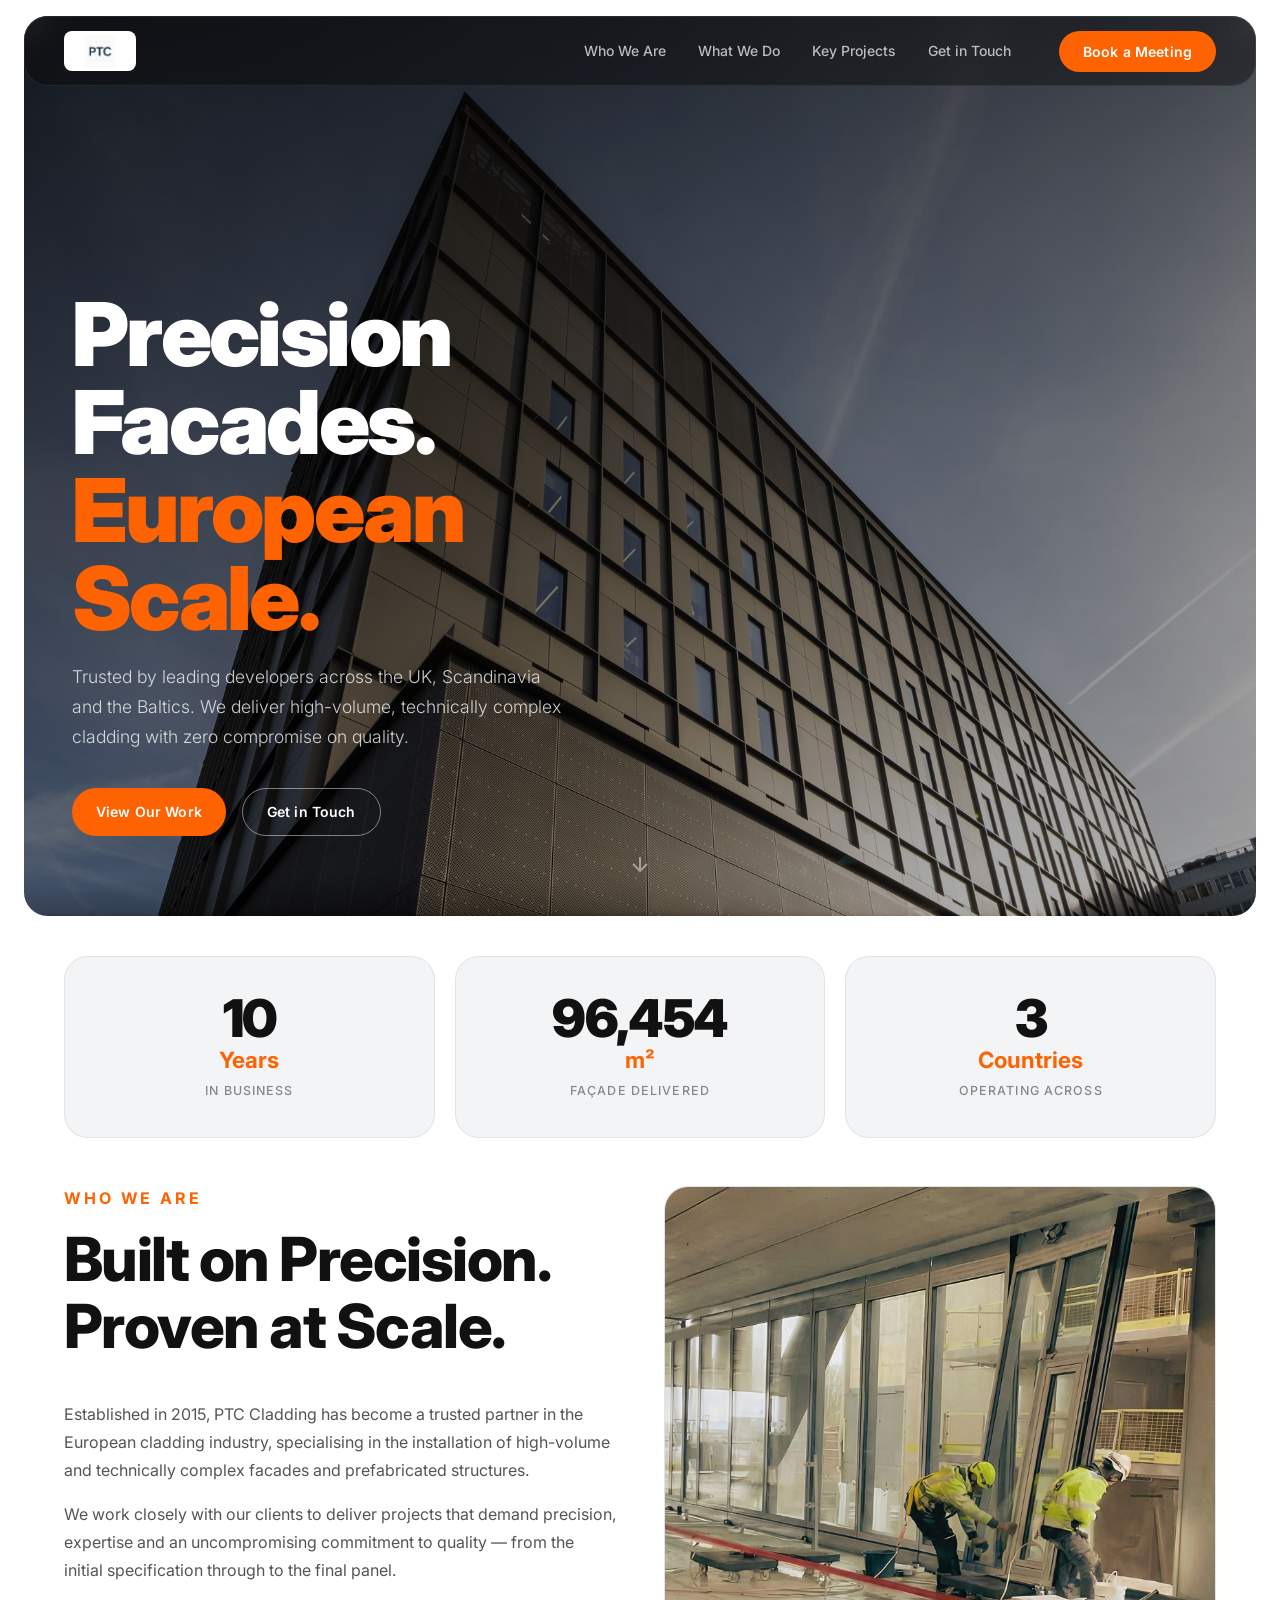
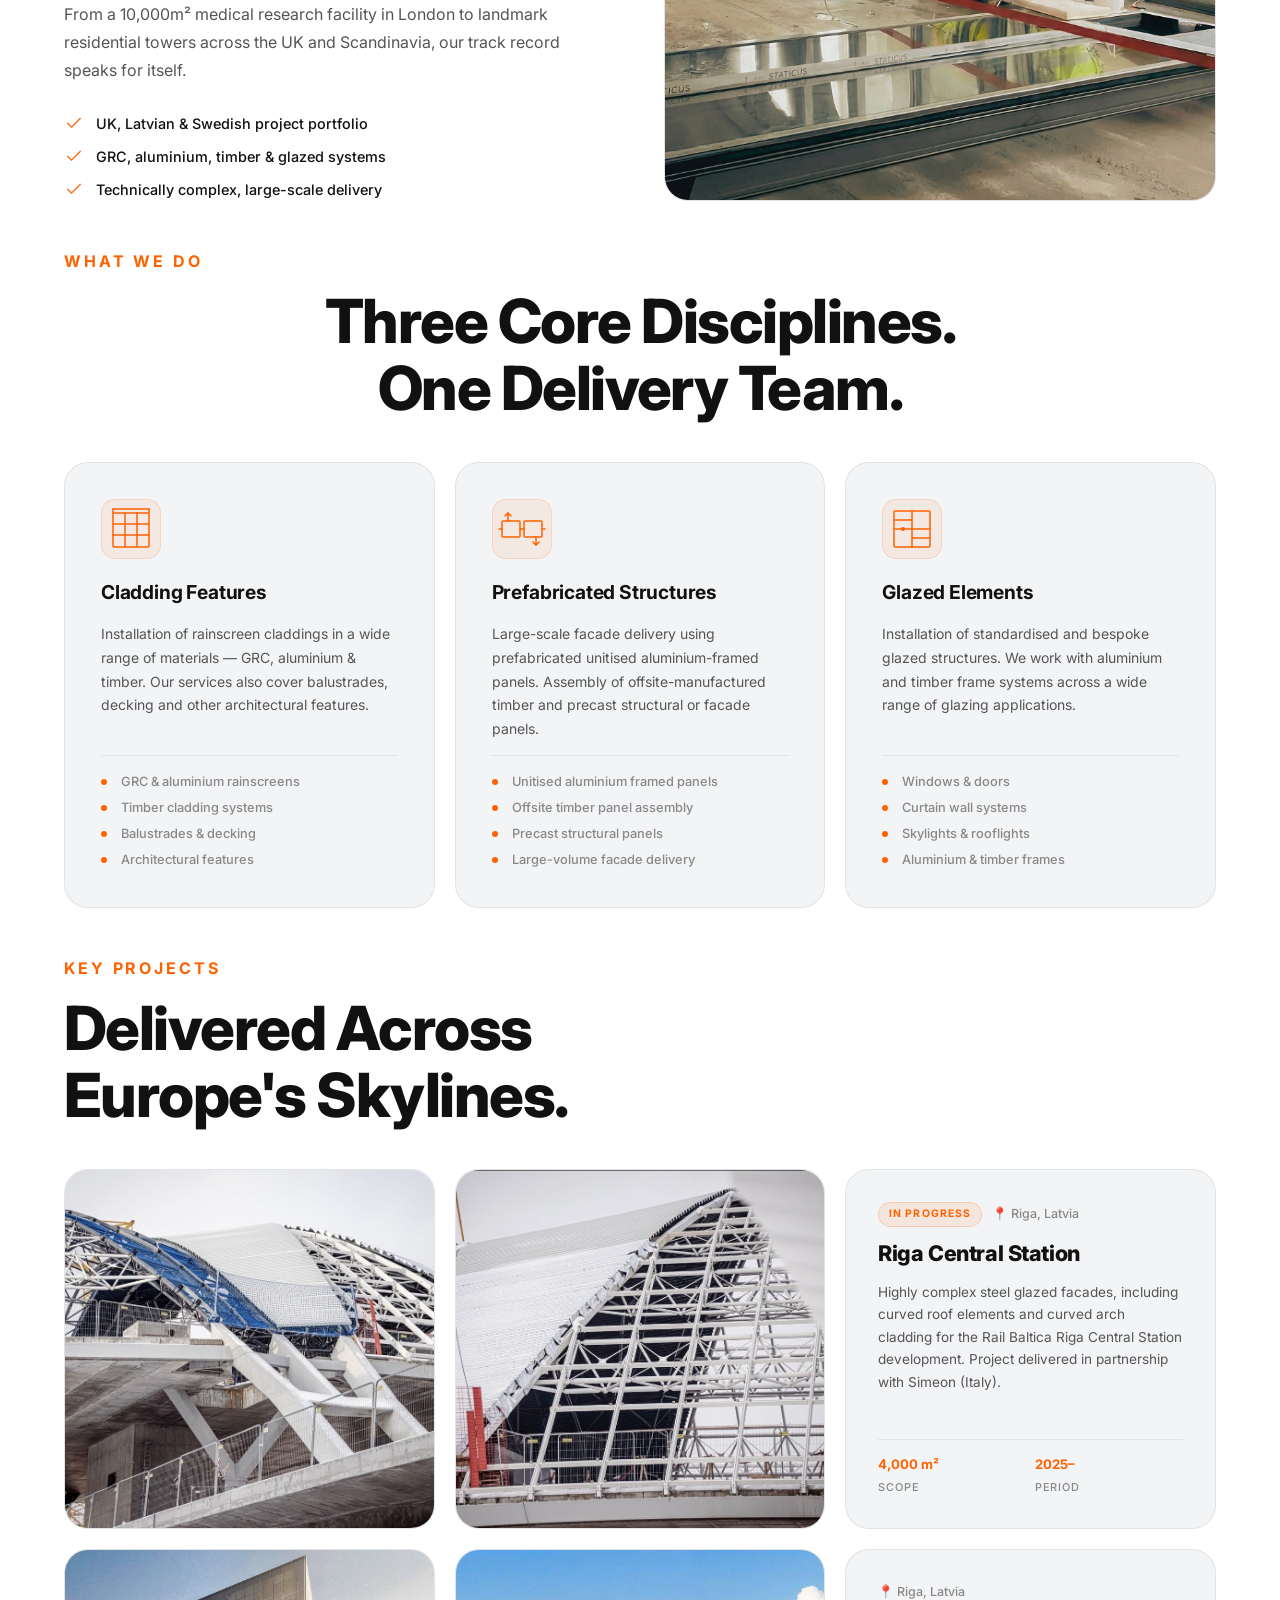
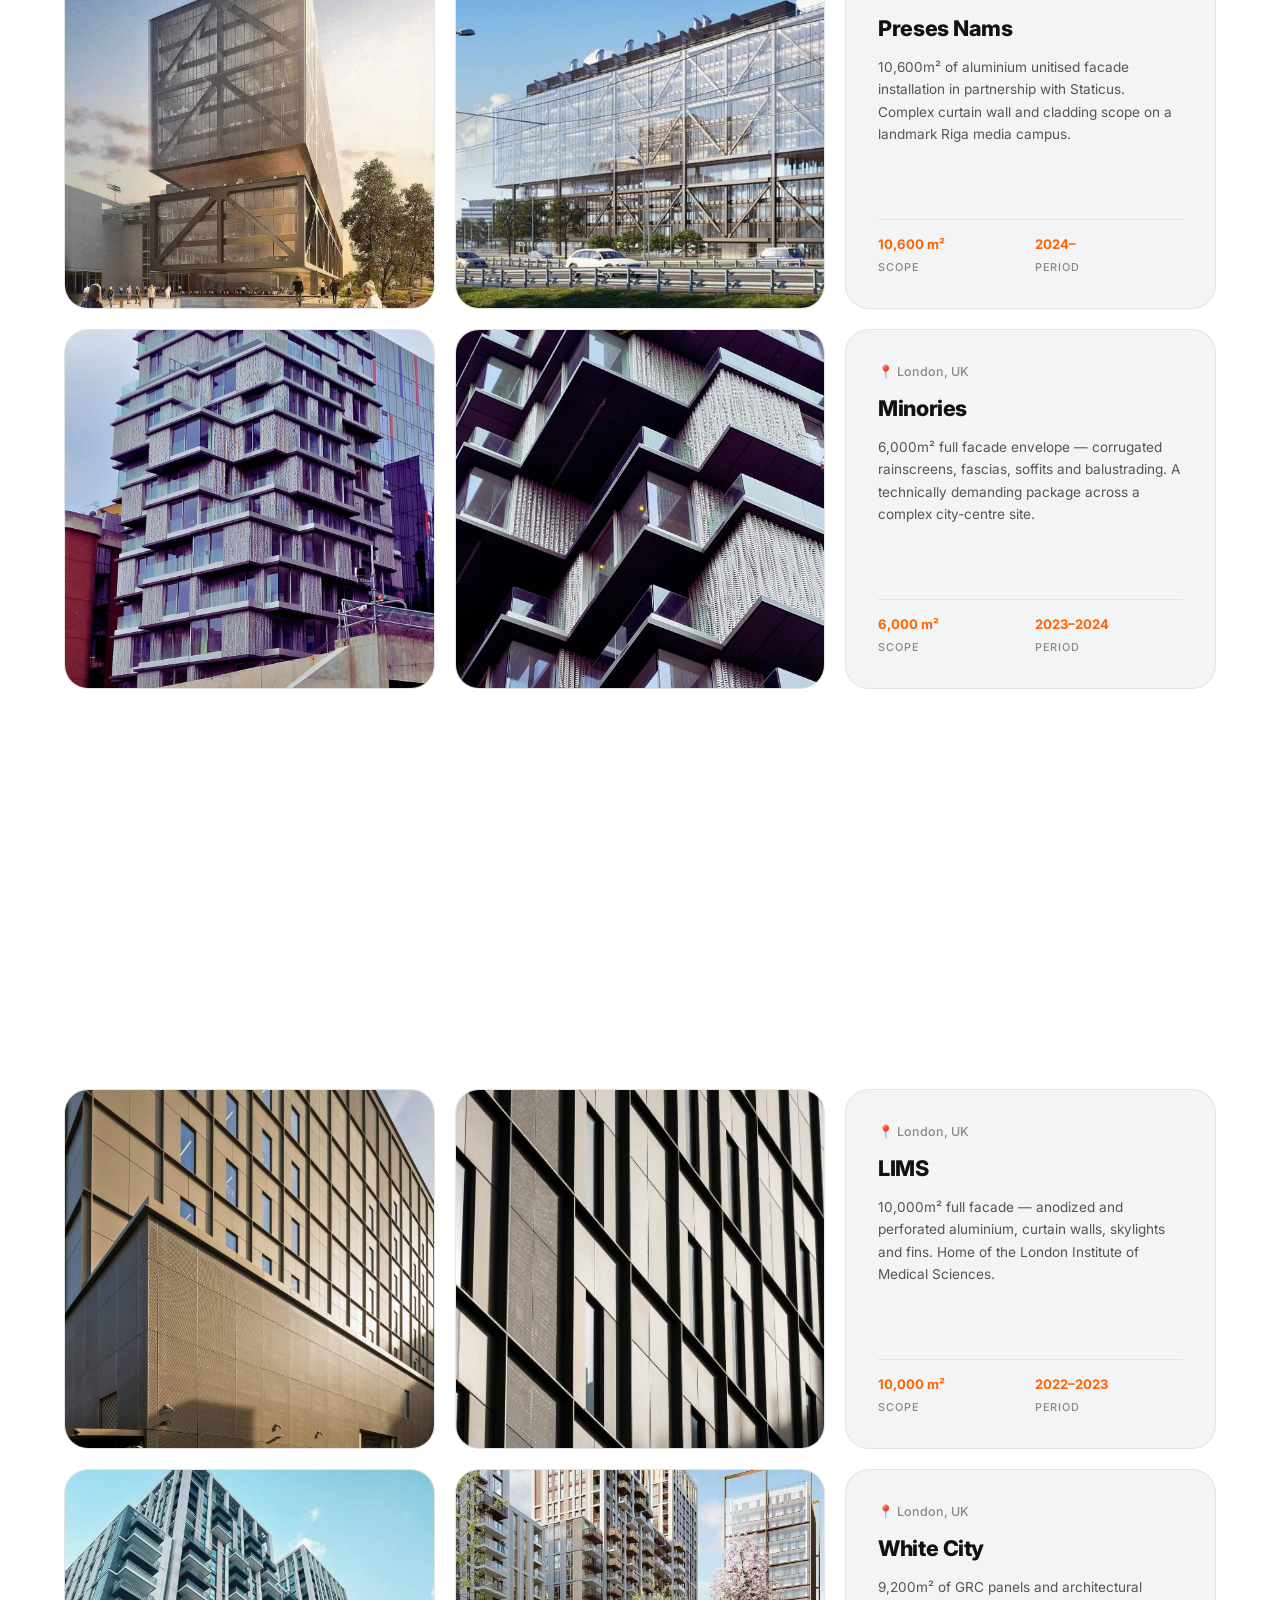
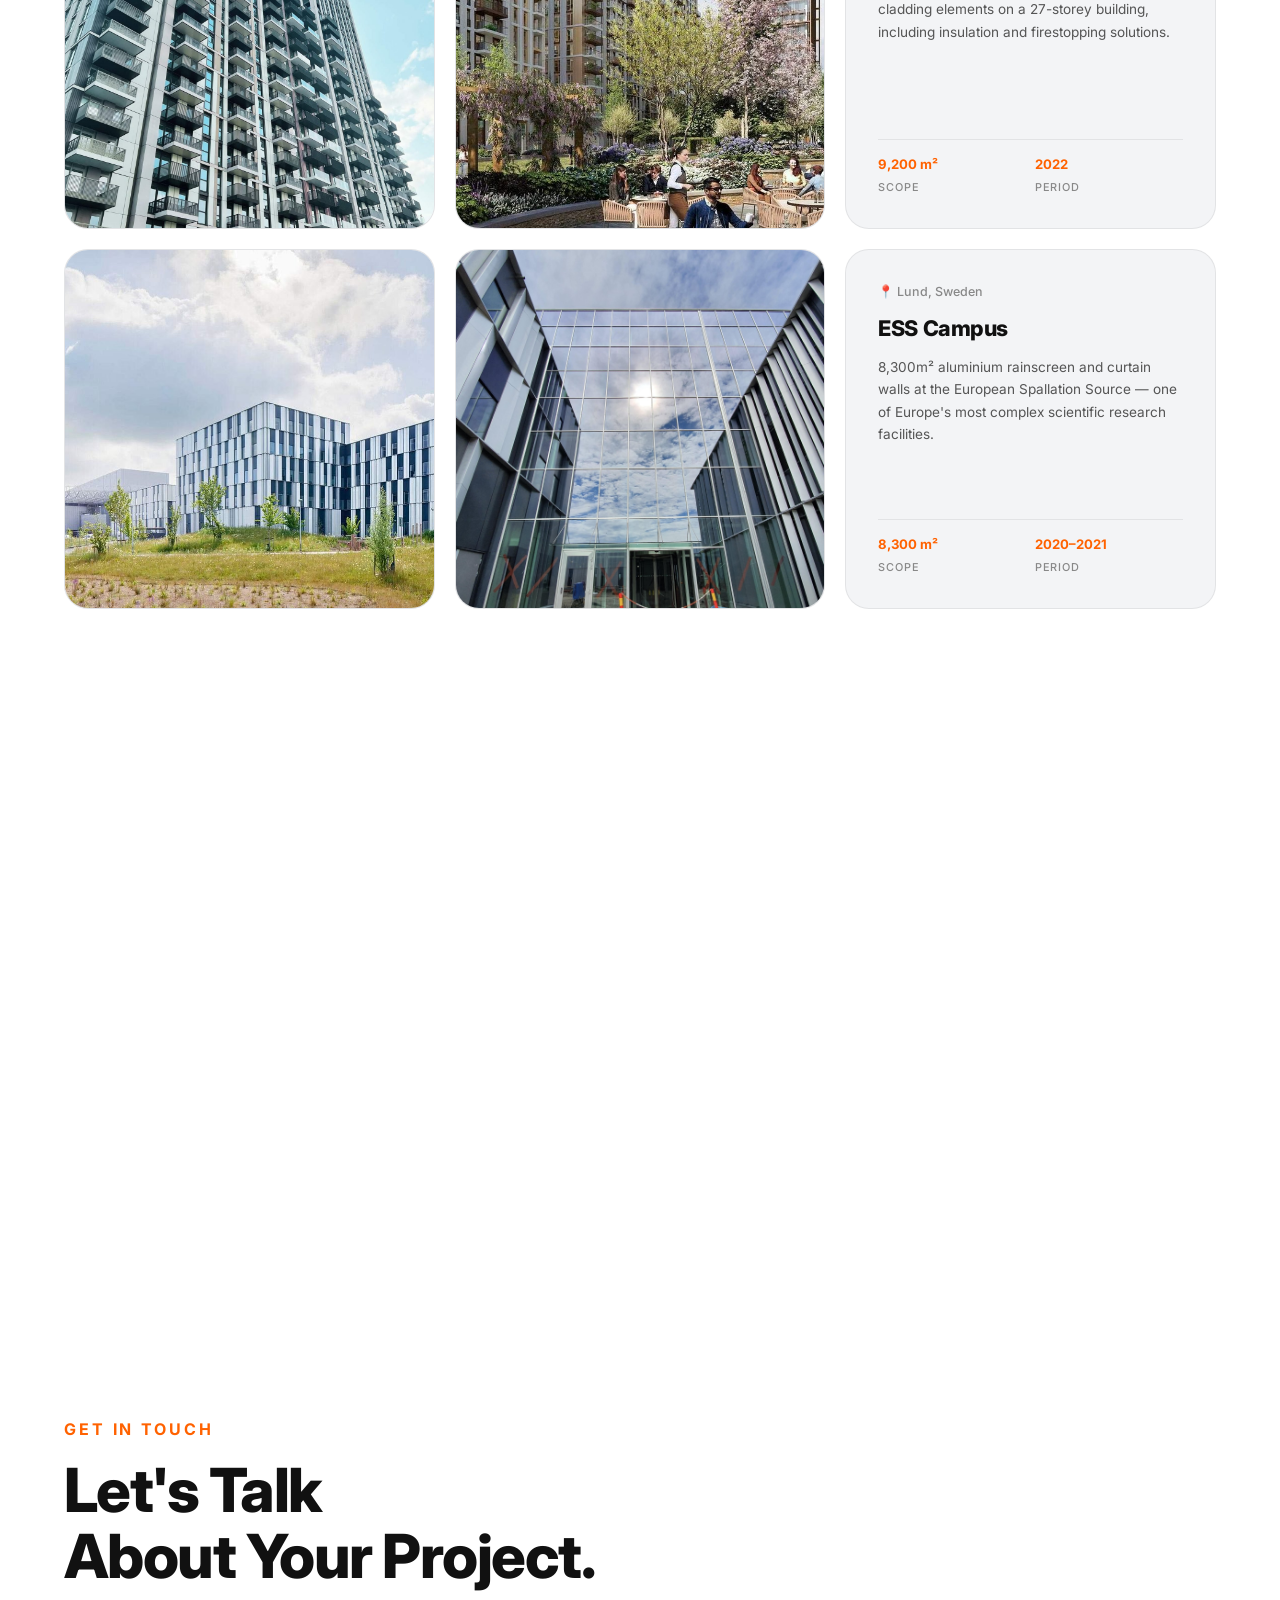
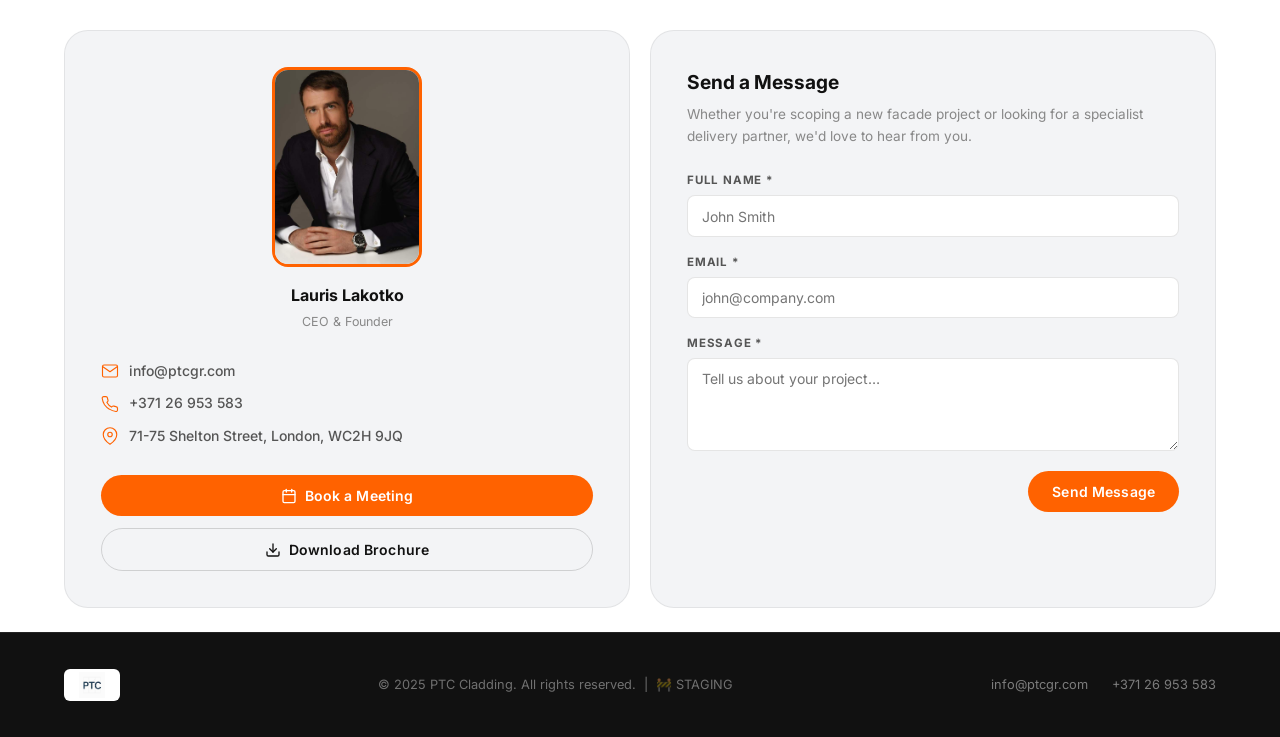
==== commit ee432a39: "Add GA4 analytics tracking (G-EL7CCMQPNZ)" ====
--- a/static/index.html
+++ b/static/index.html
@@ -3,6 +3,14 @@
 <head>
   <meta charset="UTF-8" />
   <meta name="viewport" content="width=device-width, initial-scale=1.0" />
+  <!-- Google tag (gtag.js) -->
+  <script async src="https://www.googletagmanager.com/gtag/js?id=G-EL7CCMQPNZ"></script>
+  <script>
+    window.dataLayer = window.dataLayer || [];
+    function gtag(){dataLayer.push(arguments);}
+    gtag('js', new Date());
+    gtag('config', 'G-EL7CCMQPNZ');
+  </script>
   <title>PTC Cladding — Precision Facades, European Scale</title>
   <meta name="description" content="Trusted cladding specialist delivering high-volume, technically complex facades across the UK, Scandinavia and the Baltics since 2015." />
   <link rel="preconnect" href="https://fonts.googleapis.com" />
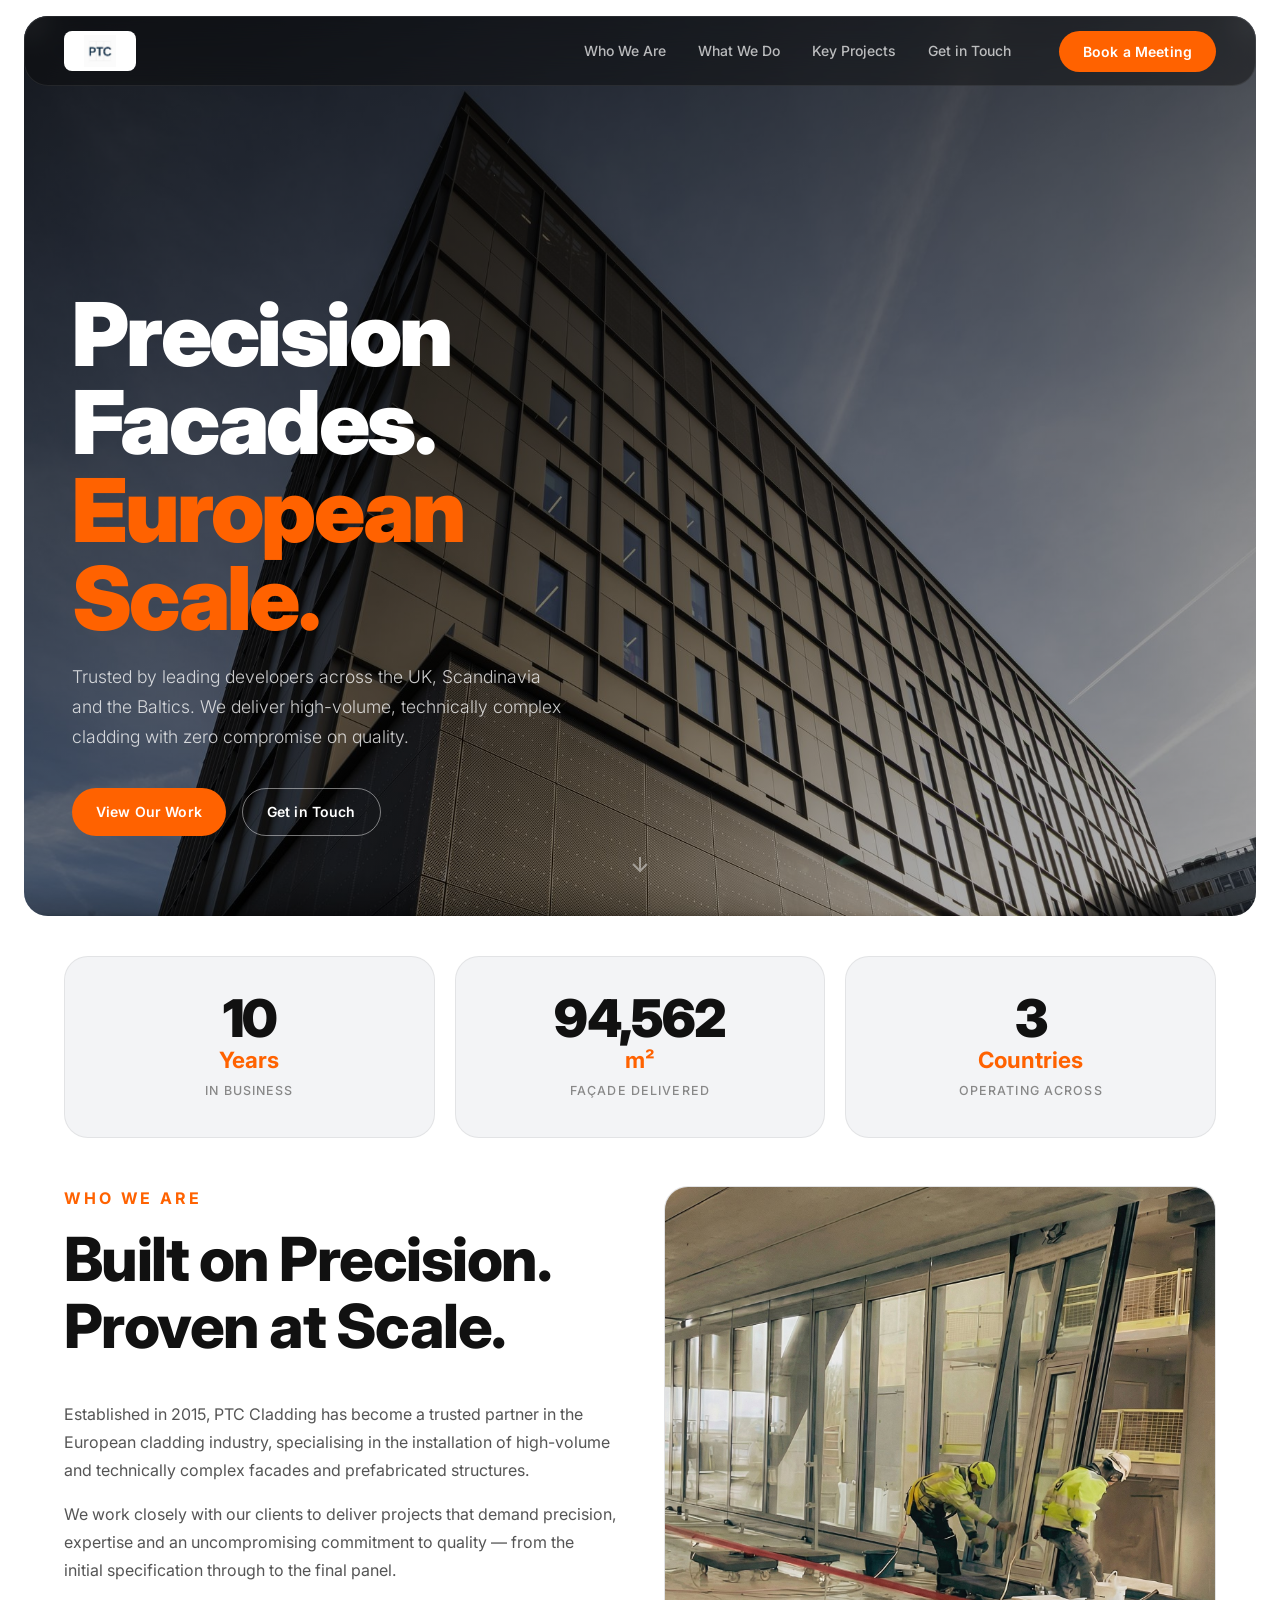
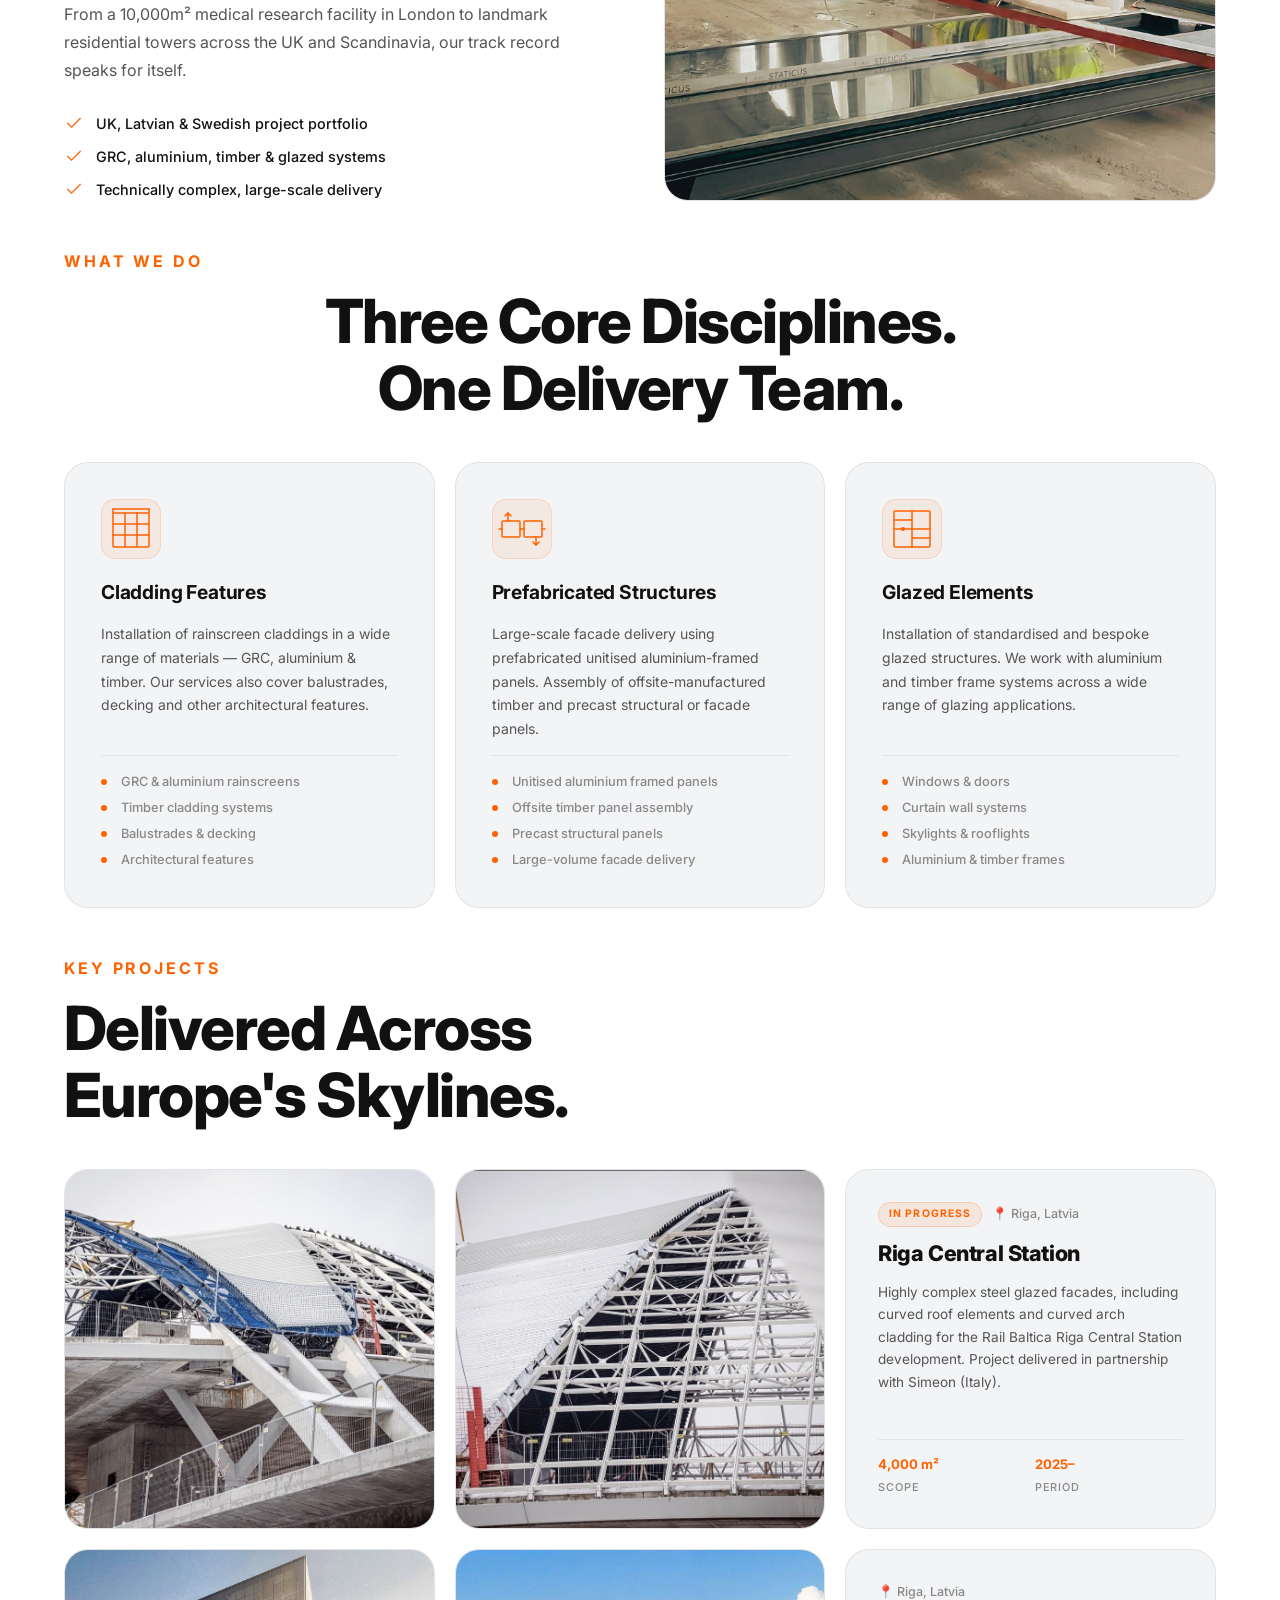
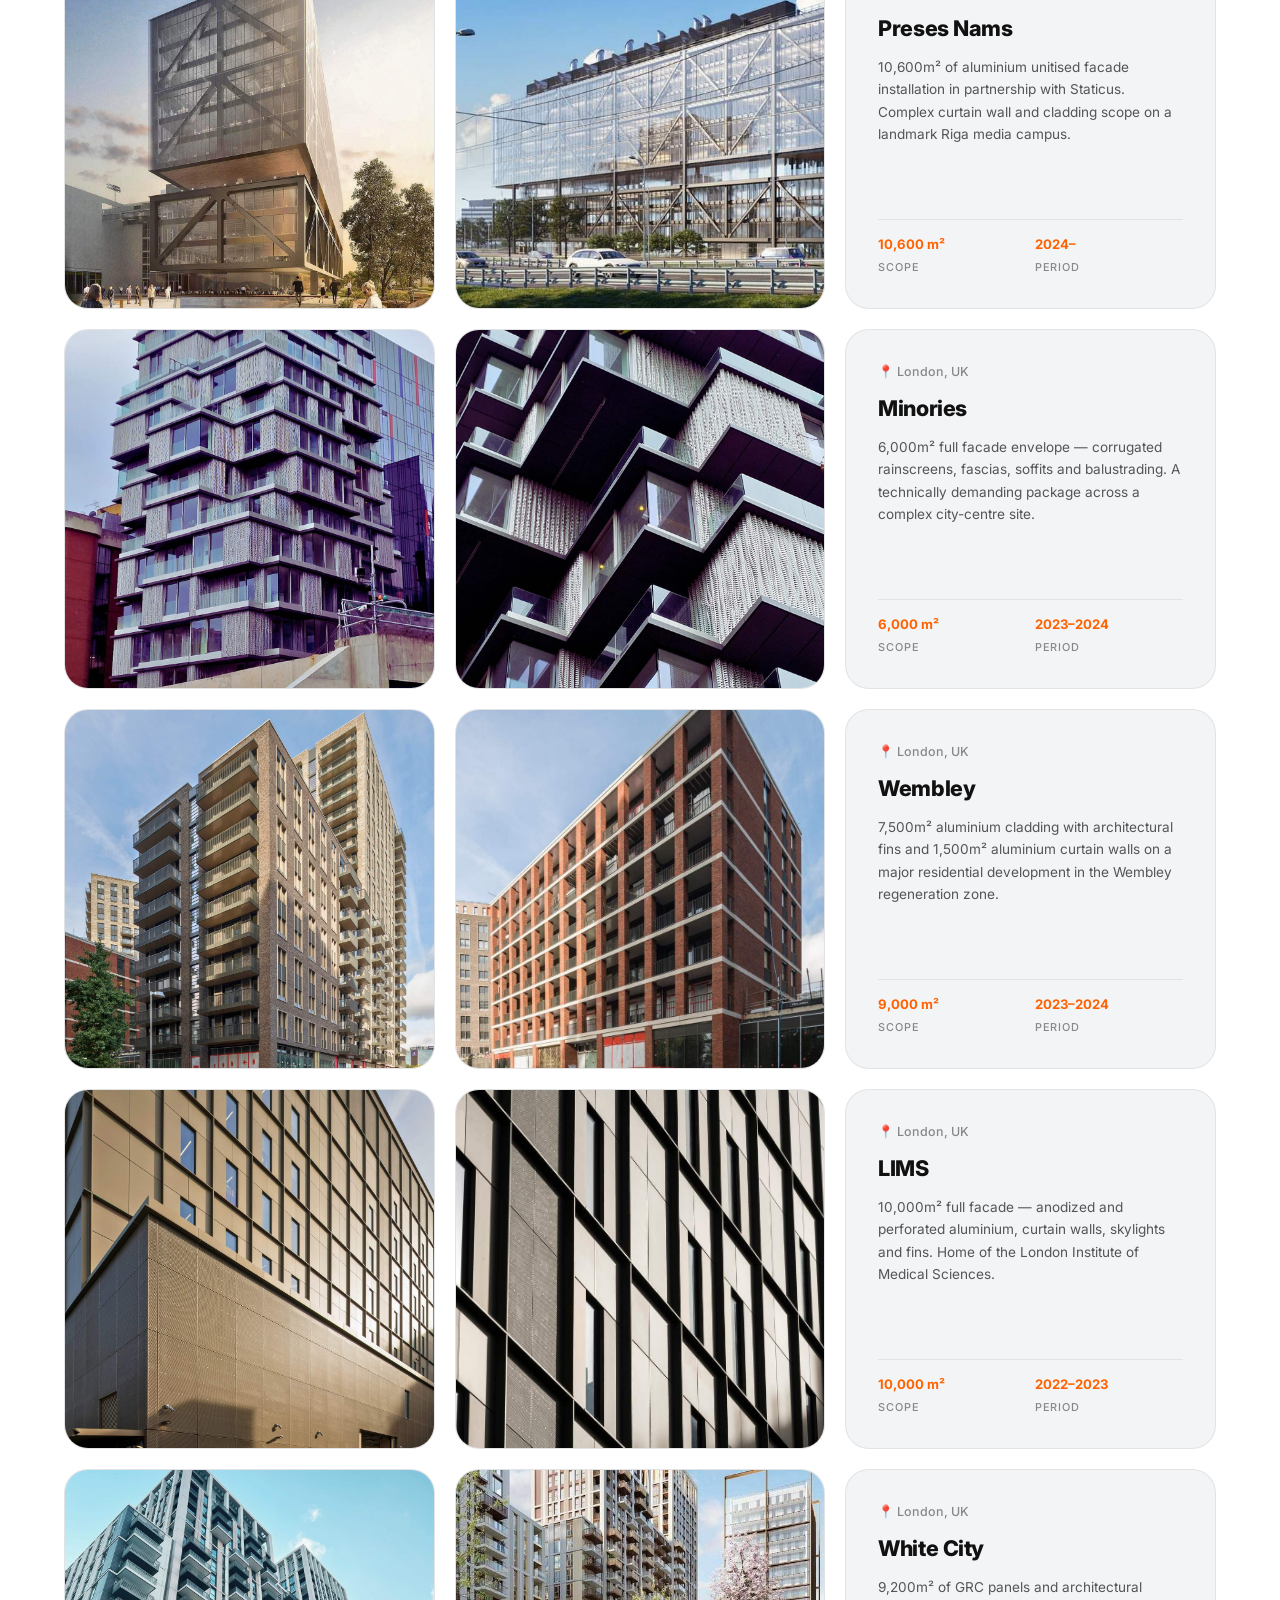
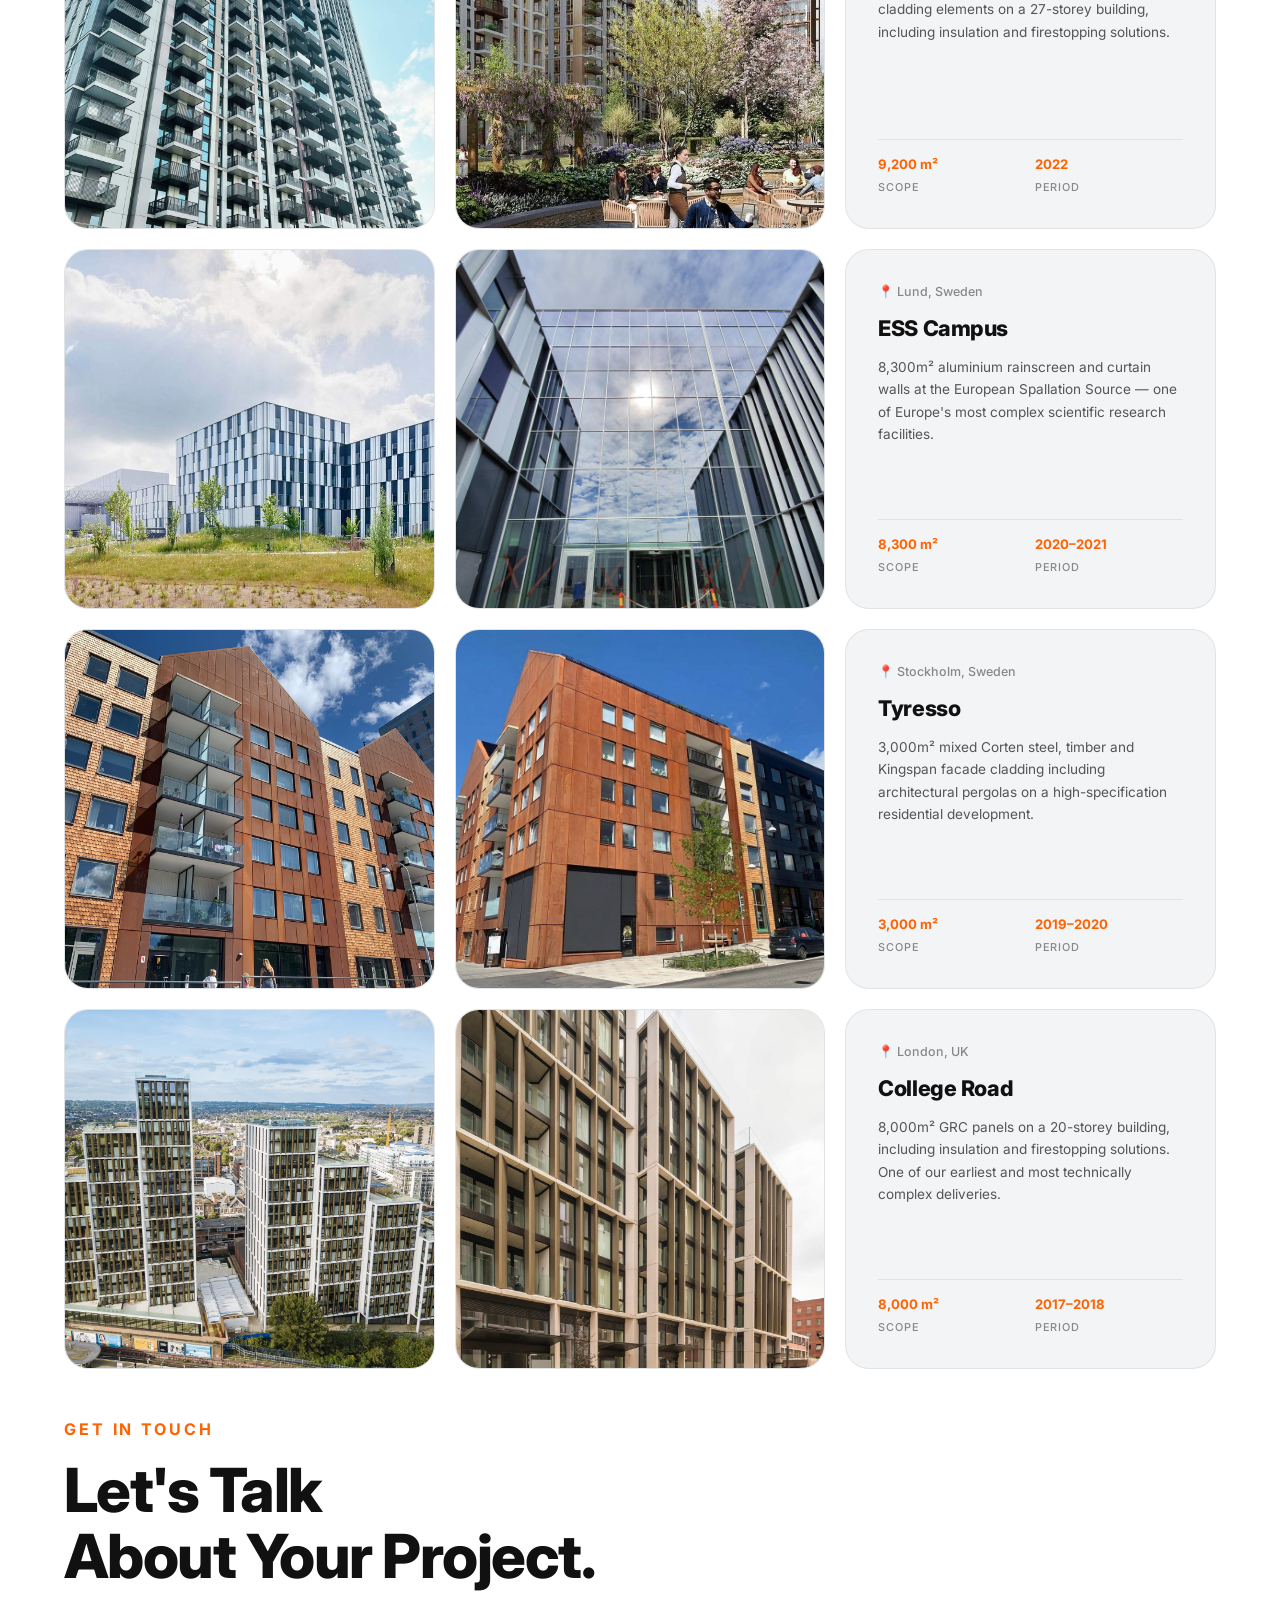
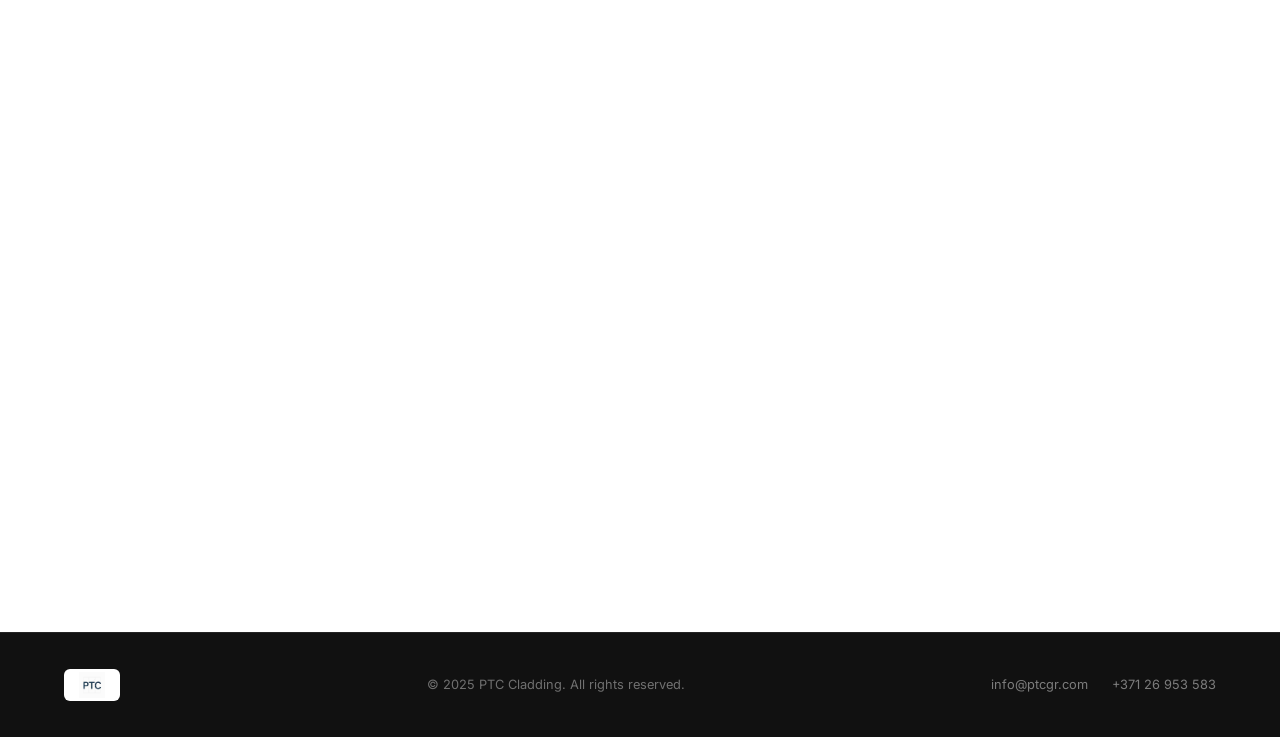
==== commit cf6ca6fa: "Remove staging label from footer" ====
--- a/static/index.html
+++ b/static/index.html
@@ -509,7 +509,7 @@
   <footer class="footer">
     <div class="container footer__inner">
       <img src="assets/images/img-000.jpg" alt="PTC Cladding" class="footer__logo" />
-      <p class="footer__copy">© 2025 PTC Cladding. All rights reserved. &nbsp;|&nbsp; 🚧 STAGING</p>
+      <p class="footer__copy">© 2025 PTC Cladding. All rights reserved.</p>
       <div class="footer__links">
         <a href="mailto:info@ptcgr.com">info@ptcgr.com</a>
         <a href="tel:+37126953583">+371 26 953 583</a>
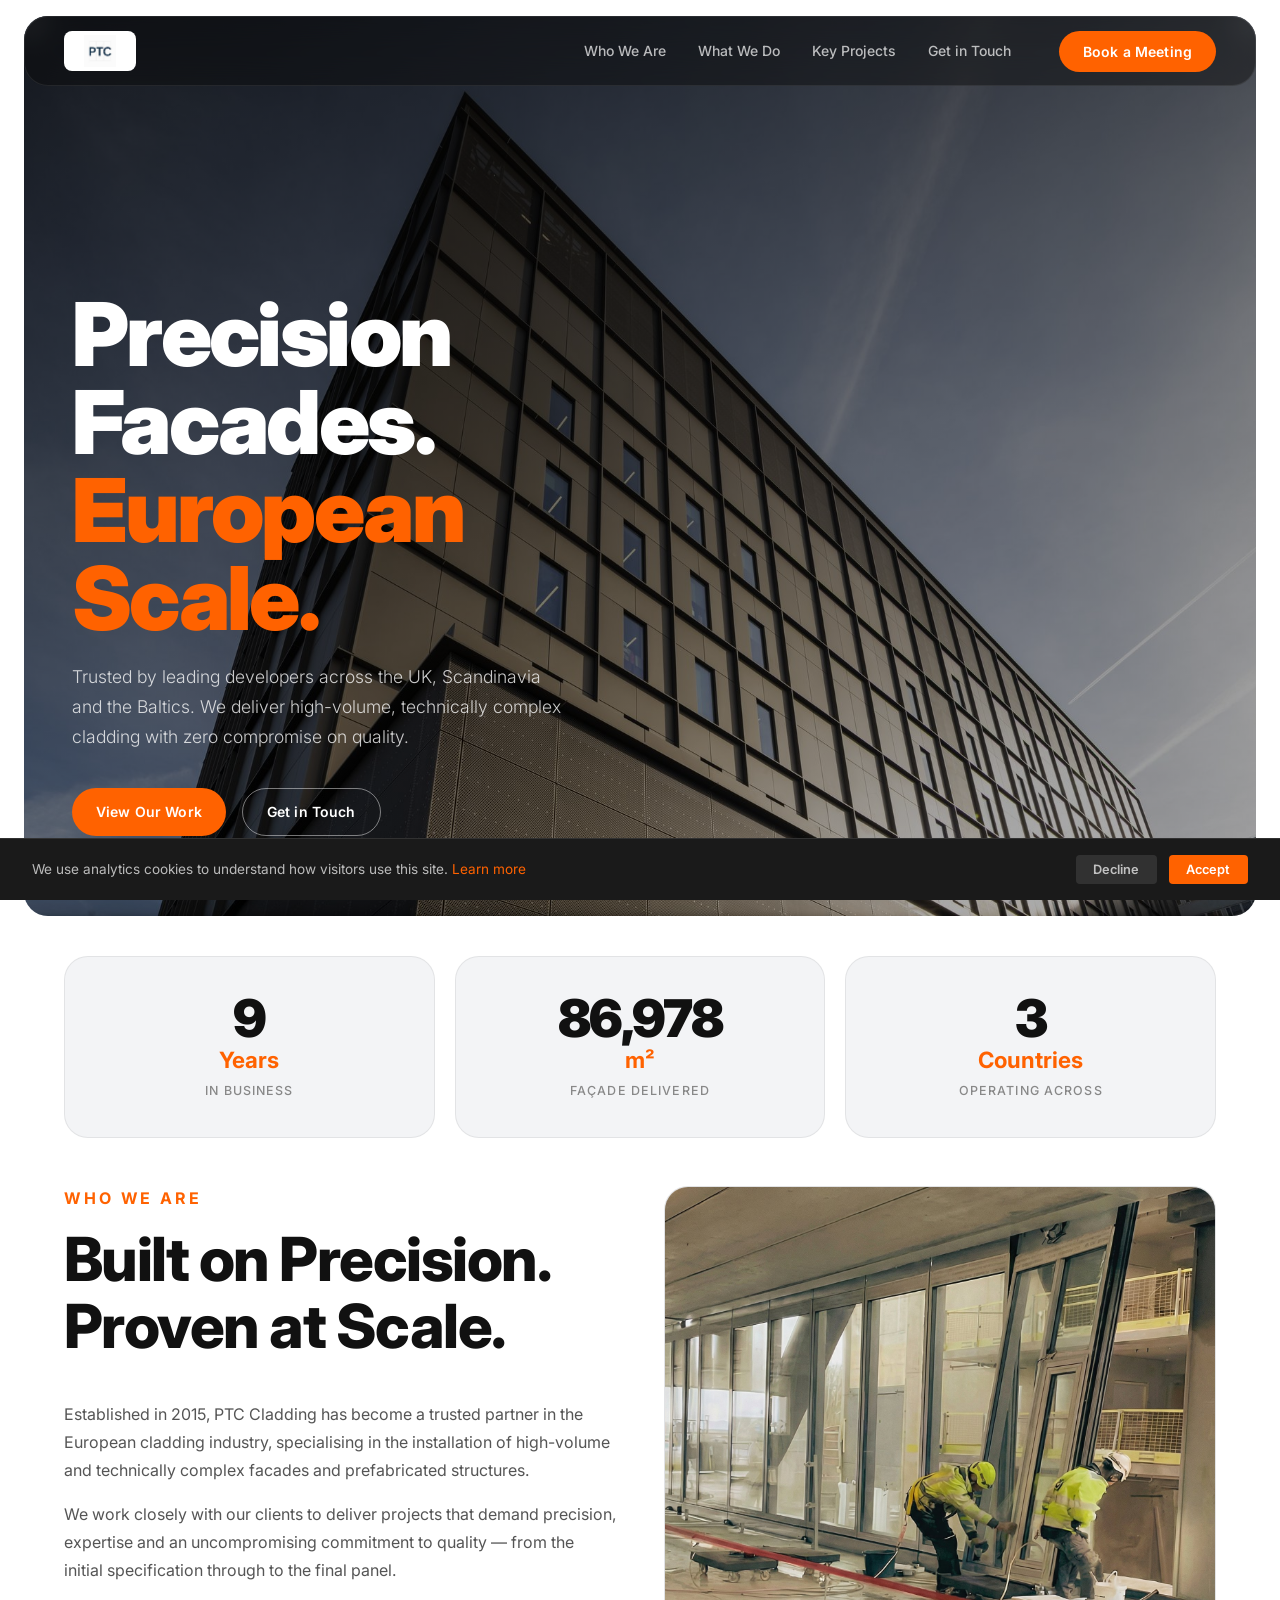
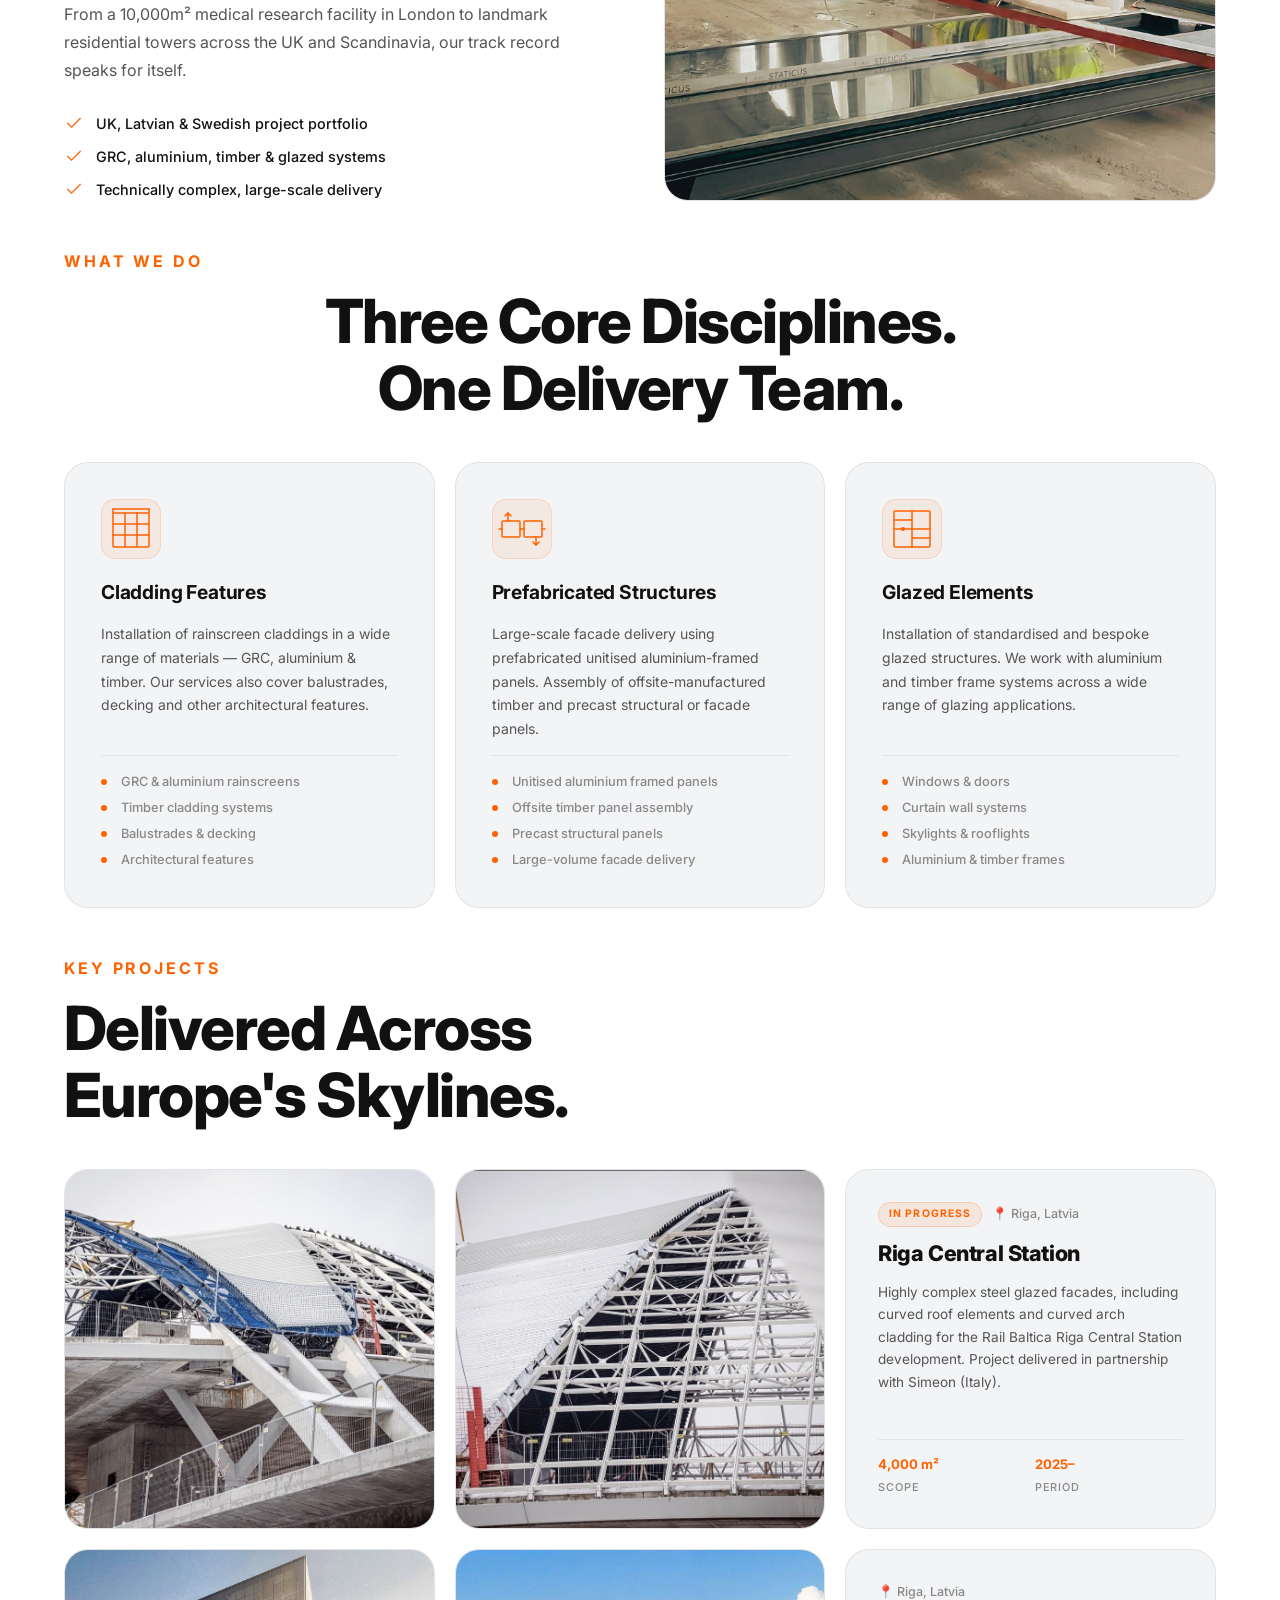
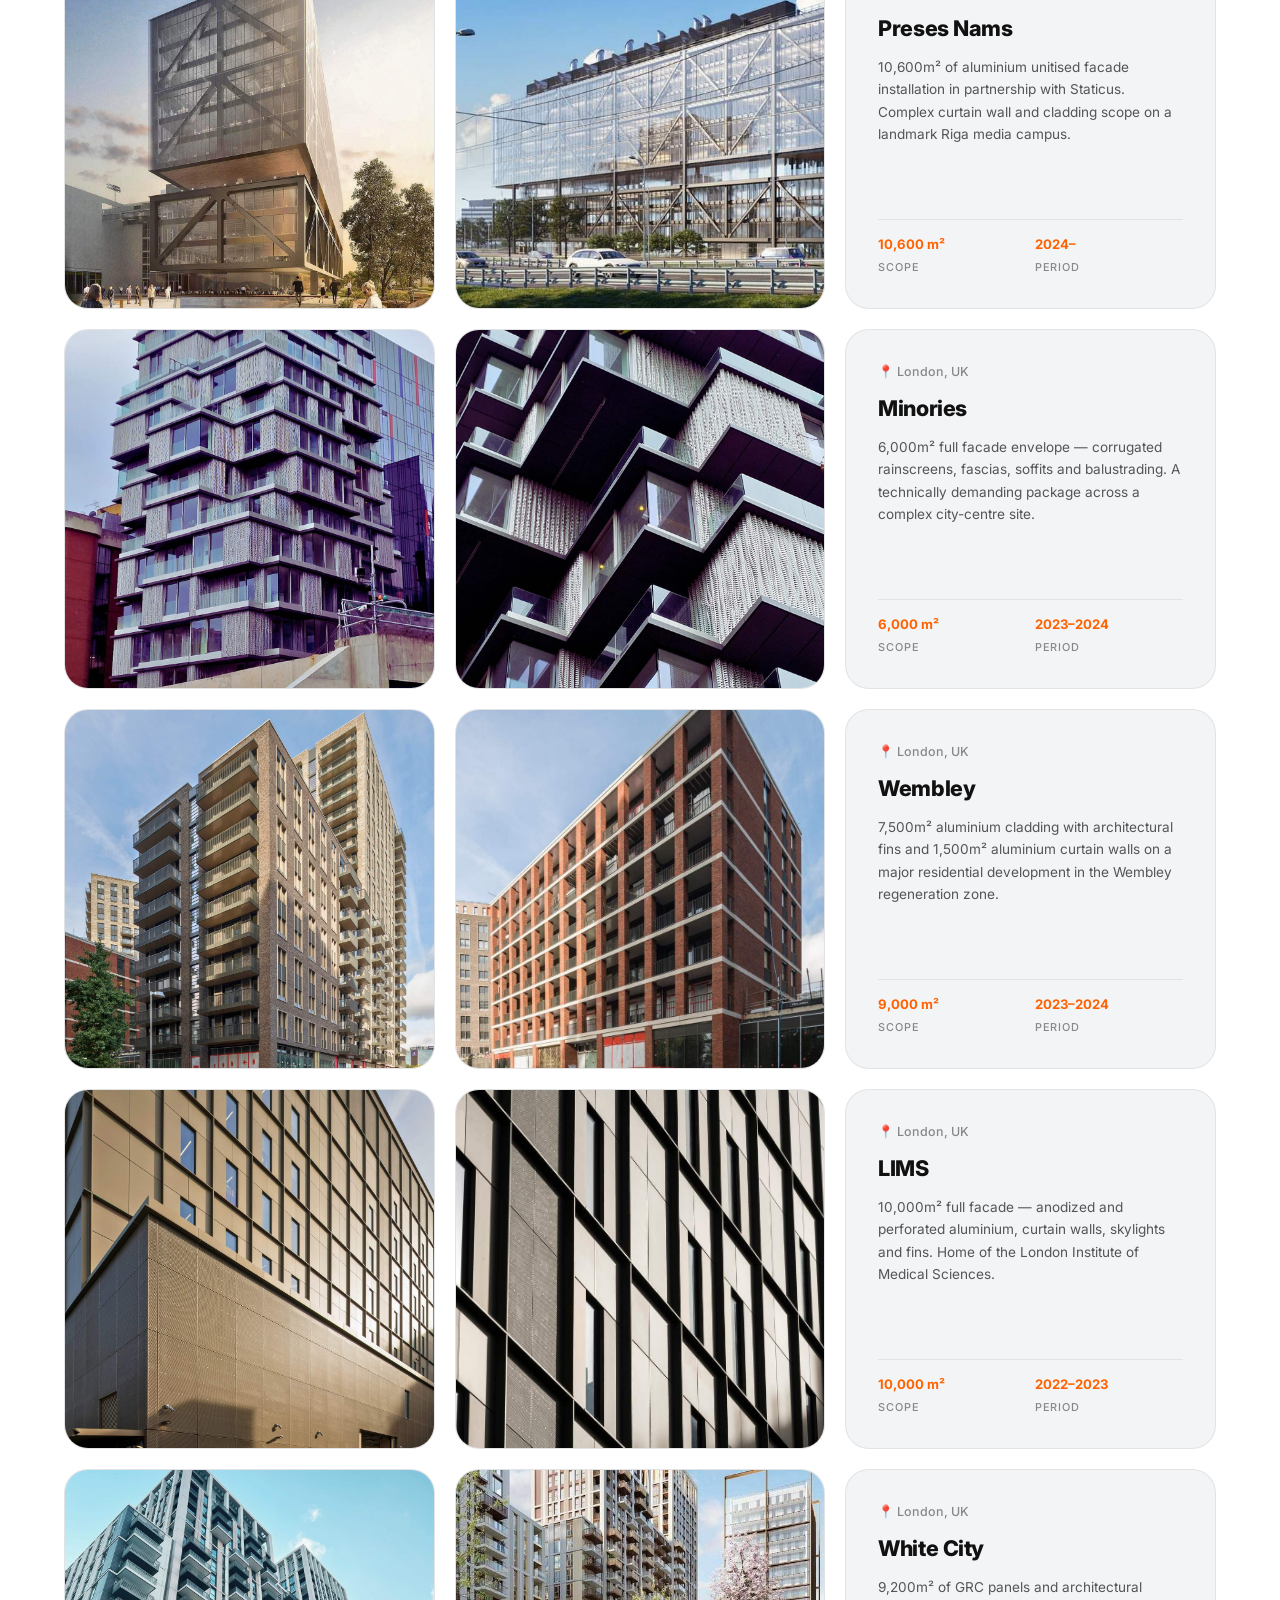
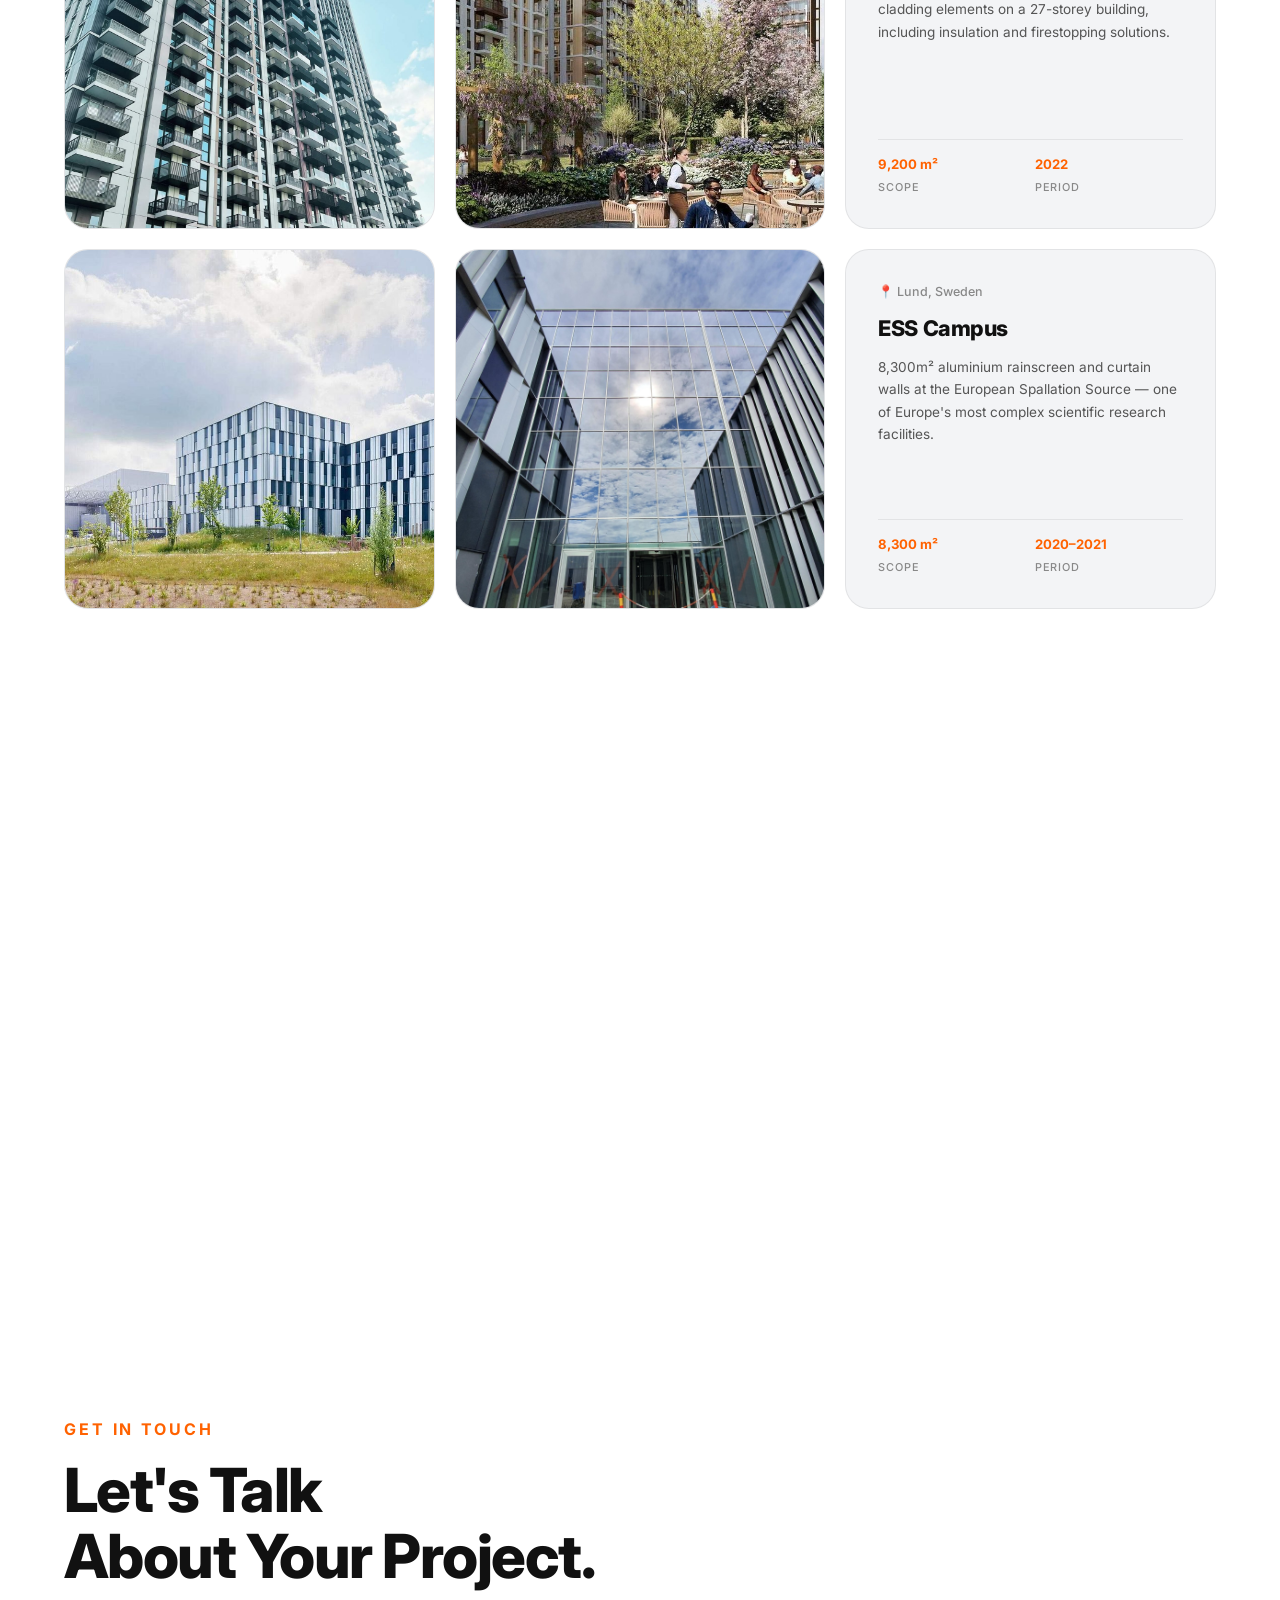
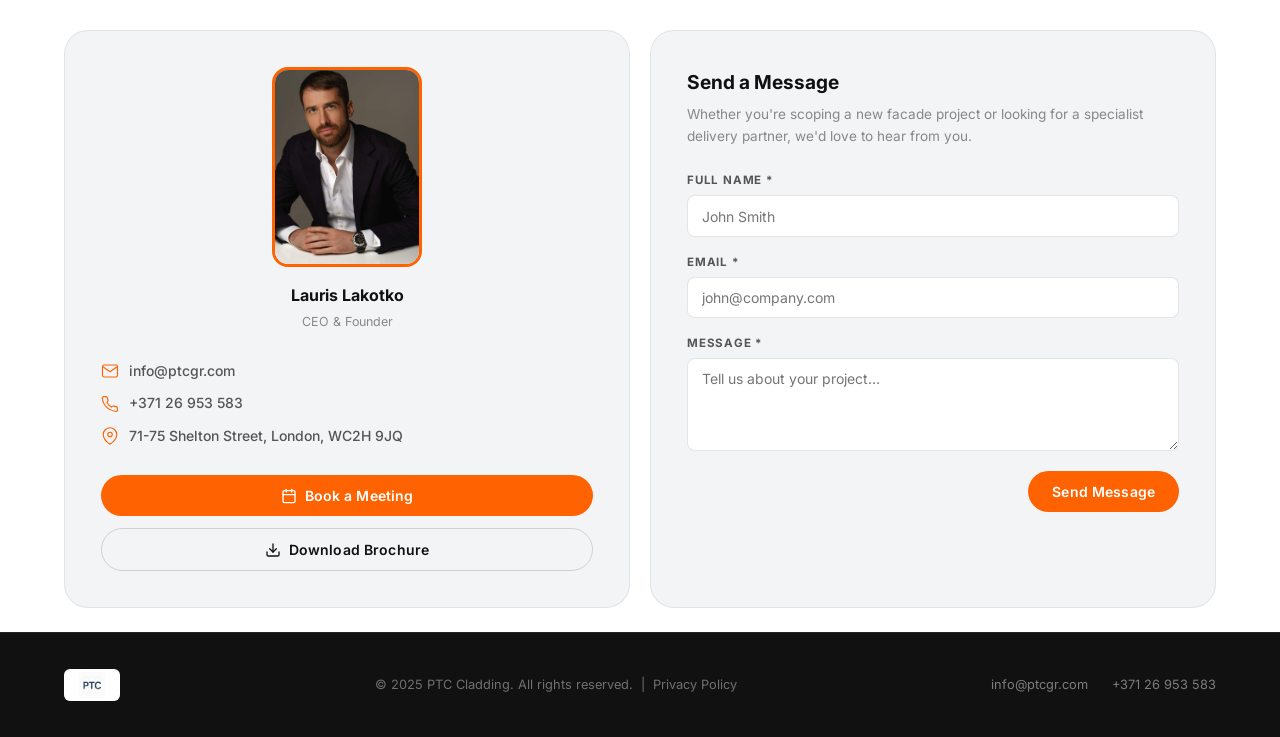
==== commit a8fec0a0: "Add cookie consent banner, privacy policy page, GA4 consent mode" ====
--- a/static/index.html
+++ b/static/index.html
@@ -3,11 +3,15 @@
 <head>
   <meta charset="UTF-8" />
   <meta name="viewport" content="width=device-width, initial-scale=1.0" />
-  <!-- Google tag (gtag.js) -->
-  <script async src="https://www.googletagmanager.com/gtag/js?id=G-EL7CCMQPNZ"></script>
+  <!-- Google tag (gtag.js) — consent mode -->
   <script>
     window.dataLayer = window.dataLayer || [];
     function gtag(){dataLayer.push(arguments);}
+    // Default: deny analytics until consent given
+    gtag('consent', 'default', { analytics_storage: 'denied' });
+  </script>
+  <script async src="https://www.googletagmanager.com/gtag/js?id=G-EL7CCMQPNZ"></script>
+  <script>
     gtag('js', new Date());
     gtag('config', 'G-EL7CCMQPNZ');
   </script>
@@ -509,7 +513,7 @@
   <footer class="footer">
     <div class="container footer__inner">
       <img src="assets/images/img-000.jpg" alt="PTC Cladding" class="footer__logo" />
-      <p class="footer__copy">© 2025 PTC Cladding. All rights reserved.</p>
+      <p class="footer__copy">© 2025 PTC Cladding. All rights reserved. &nbsp;|&nbsp; <a href="/privacy" style="color:rgba(255,255,255,0.4);text-decoration:none;" onmouseover="this.style.color='var(--orange)'" onmouseout="this.style.color='rgba(255,255,255,0.4)'">Privacy Policy</a></p>
       <div class="footer__links">
         <a href="mailto:info@ptcgr.com">info@ptcgr.com</a>
         <a href="tel:+37126953583">+371 26 953 583</a>
@@ -629,5 +633,30 @@
   </div>
 
   <script src="js/app.js?v=4"></script>
+  <!-- Cookie Banner -->
+  <div class="cookie-banner" id="cookieBanner" style="display:none;">
+    <p>We use analytics cookies to understand how visitors use this site. <a href="/privacy">Learn more</a></p>
+    <div class="cookie-banner__actions">
+      <button class="cookie-btn cookie-btn--decline" onclick="setCookieConsent(false)">Decline</button>
+      <button class="cookie-btn cookie-btn--accept" onclick="setCookieConsent(true)">Accept</button>
+    </div>
+  </div>
+  <script>
+    function setCookieConsent(accepted) {
+      localStorage.setItem('cookie_consent', accepted ? 'accepted' : 'declined');
+      document.getElementById('cookieBanner').style.display = 'none';
+      if (accepted) {
+        gtag('consent', 'update', { analytics_storage: 'granted' });
+      }
+    }
+    (function() {
+      var consent = localStorage.getItem('cookie_consent');
+      if (!consent) {
+        document.getElementById('cookieBanner').style.display = 'flex';
+      } else if (consent === 'accepted') {
+        gtag('consent', 'update', { analytics_storage: 'granted' });
+      }
+    })();
+  </script>
 </body>
 </html>
--- a/static/css/style.css
+++ b/static/css/style.css
@@ -1132,3 +1132,38 @@
   .modal__header, .modal__body { padding-left: 1.25rem; padding-right: 1.25rem; }
   .project-info__stats { grid-template-columns: 1fr 1fr; }
 }
+
+/* ── Cookie Banner ─────────────────────────────────────────── */
+.cookie-banner {
+  position: fixed;
+  bottom: 0; left: 0; right: 0;
+  background: #1a1a1a;
+  border-top: 1px solid rgba(255,255,255,0.1);
+  padding: 1rem 2rem;
+  display: flex;
+  align-items: center;
+  justify-content: space-between;
+  gap: 1.5rem;
+  z-index: 9999;
+  font-size: 0.85rem;
+  color: rgba(255,255,255,0.7);
+}
+.cookie-banner p { margin: 0; line-height: 1.5; }
+.cookie-banner a { color: var(--orange); text-decoration: none; }
+.cookie-banner a:hover { text-decoration: underline; }
+.cookie-banner__actions { display: flex; gap: 0.75rem; flex-shrink: 0; }
+.cookie-btn {
+  padding: 0.45rem 1.1rem;
+  border-radius: 4px;
+  font-size: 0.8rem;
+  font-weight: 600;
+  cursor: pointer;
+  border: none;
+  transition: opacity 0.2s;
+}
+.cookie-btn:hover { opacity: 0.85; }
+.cookie-btn--accept { background: var(--orange); color: #fff; }
+.cookie-btn--decline { background: rgba(255,255,255,0.1); color: rgba(255,255,255,0.7); }
+@media (max-width: 600px) {
+  .cookie-banner { flex-direction: column; align-items: flex-start; padding: 1rem 1.25rem; }
+}
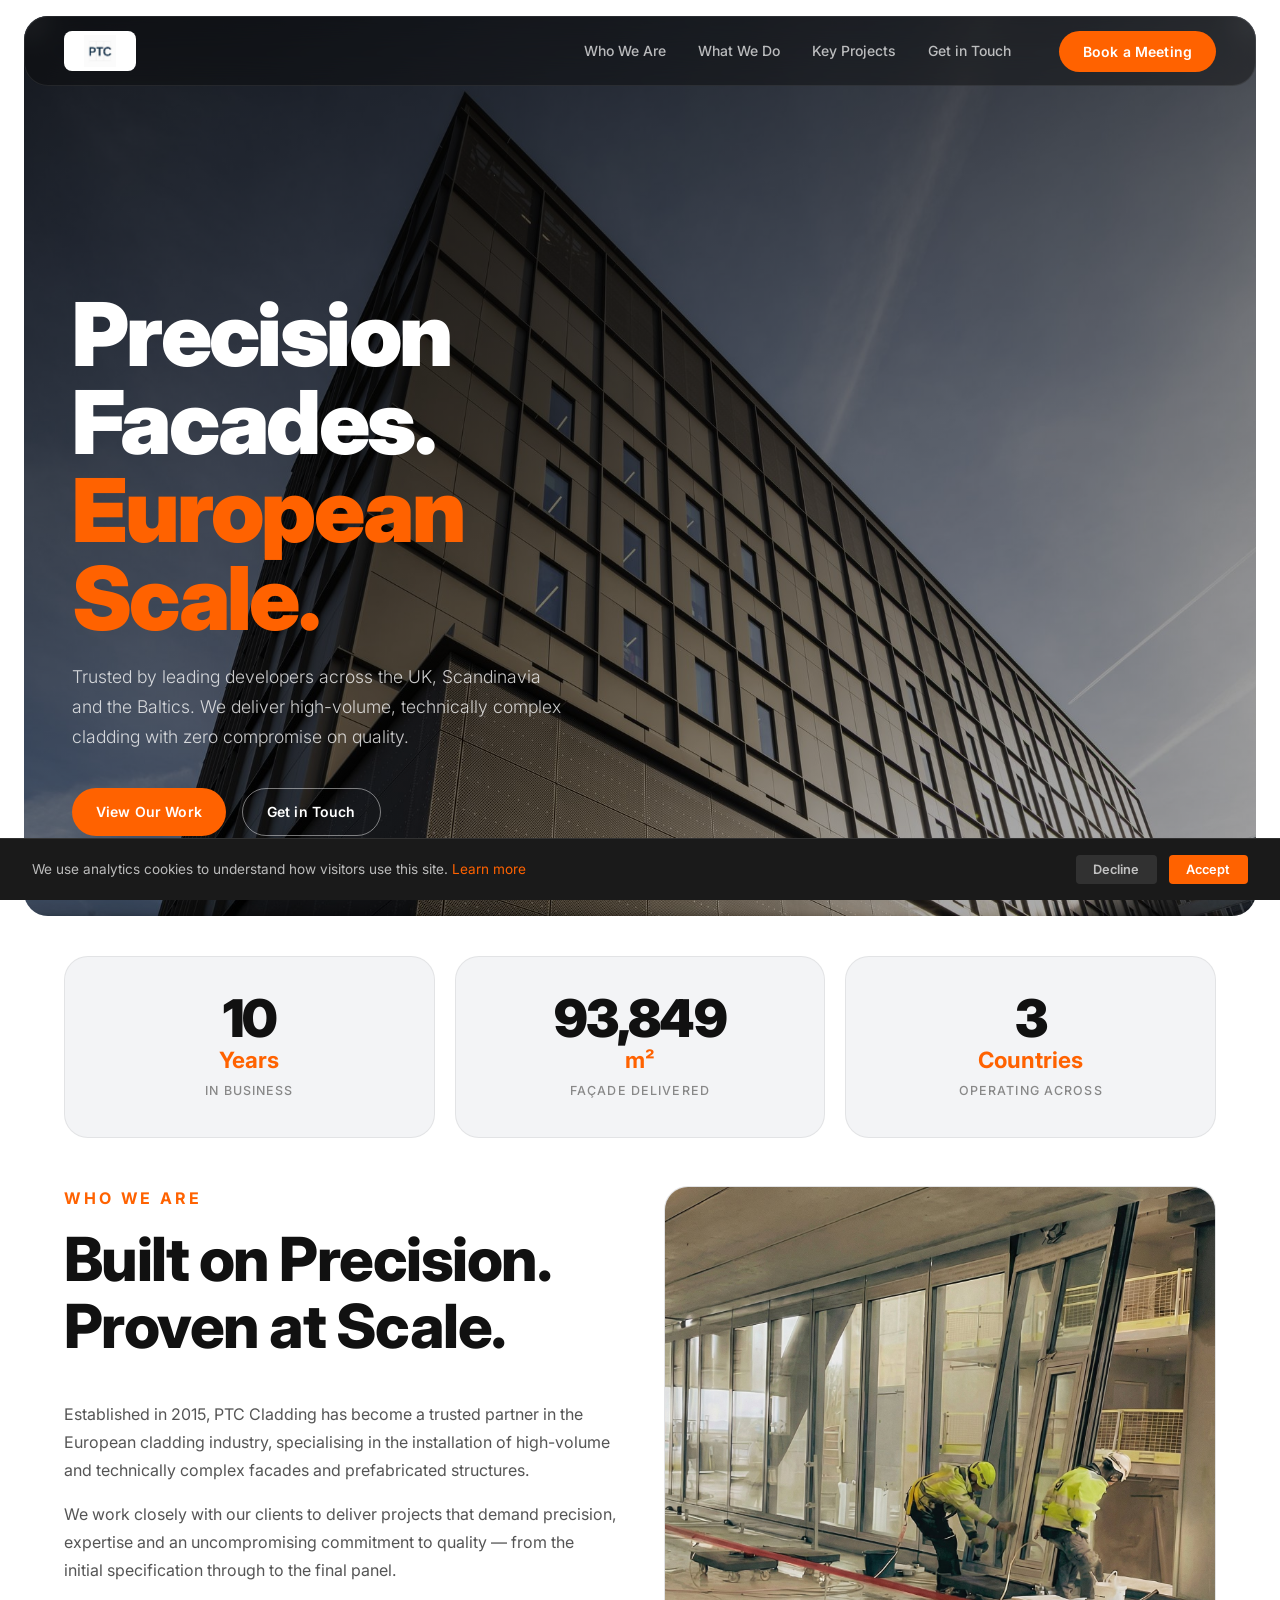
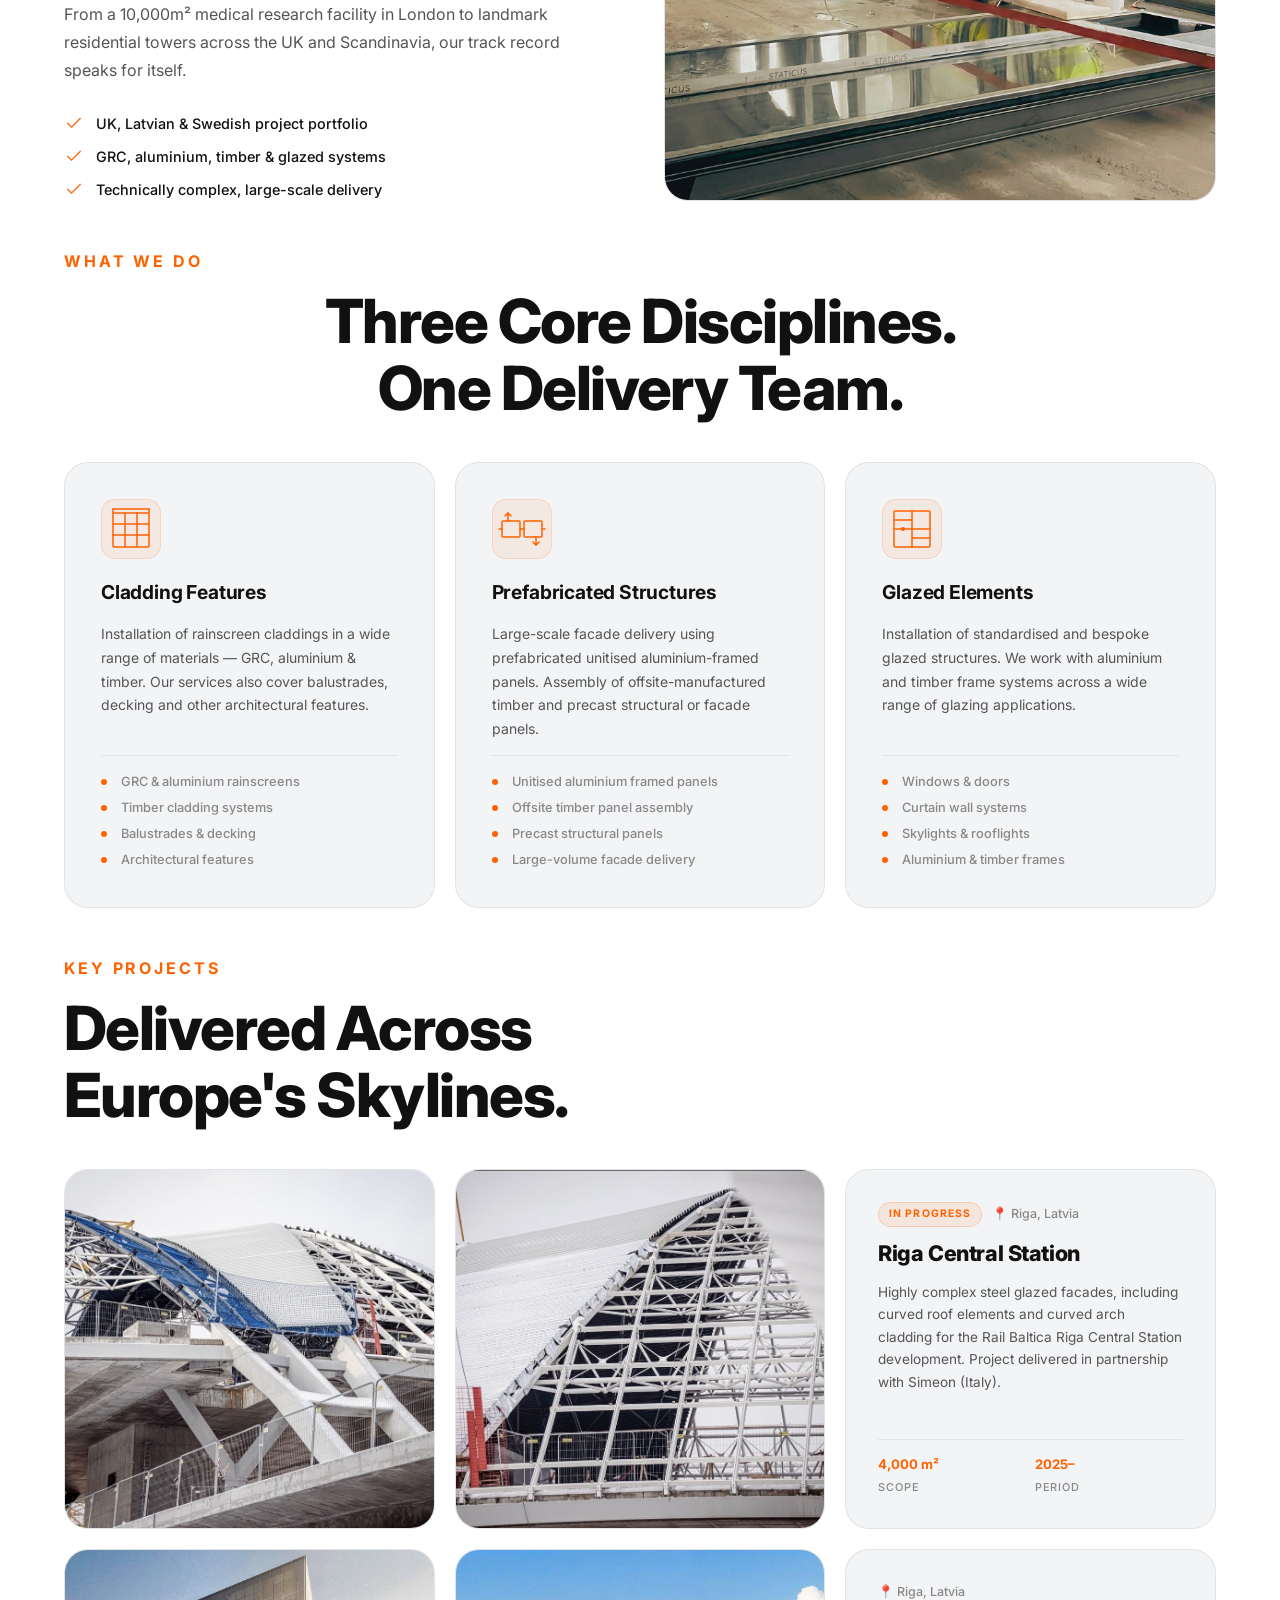
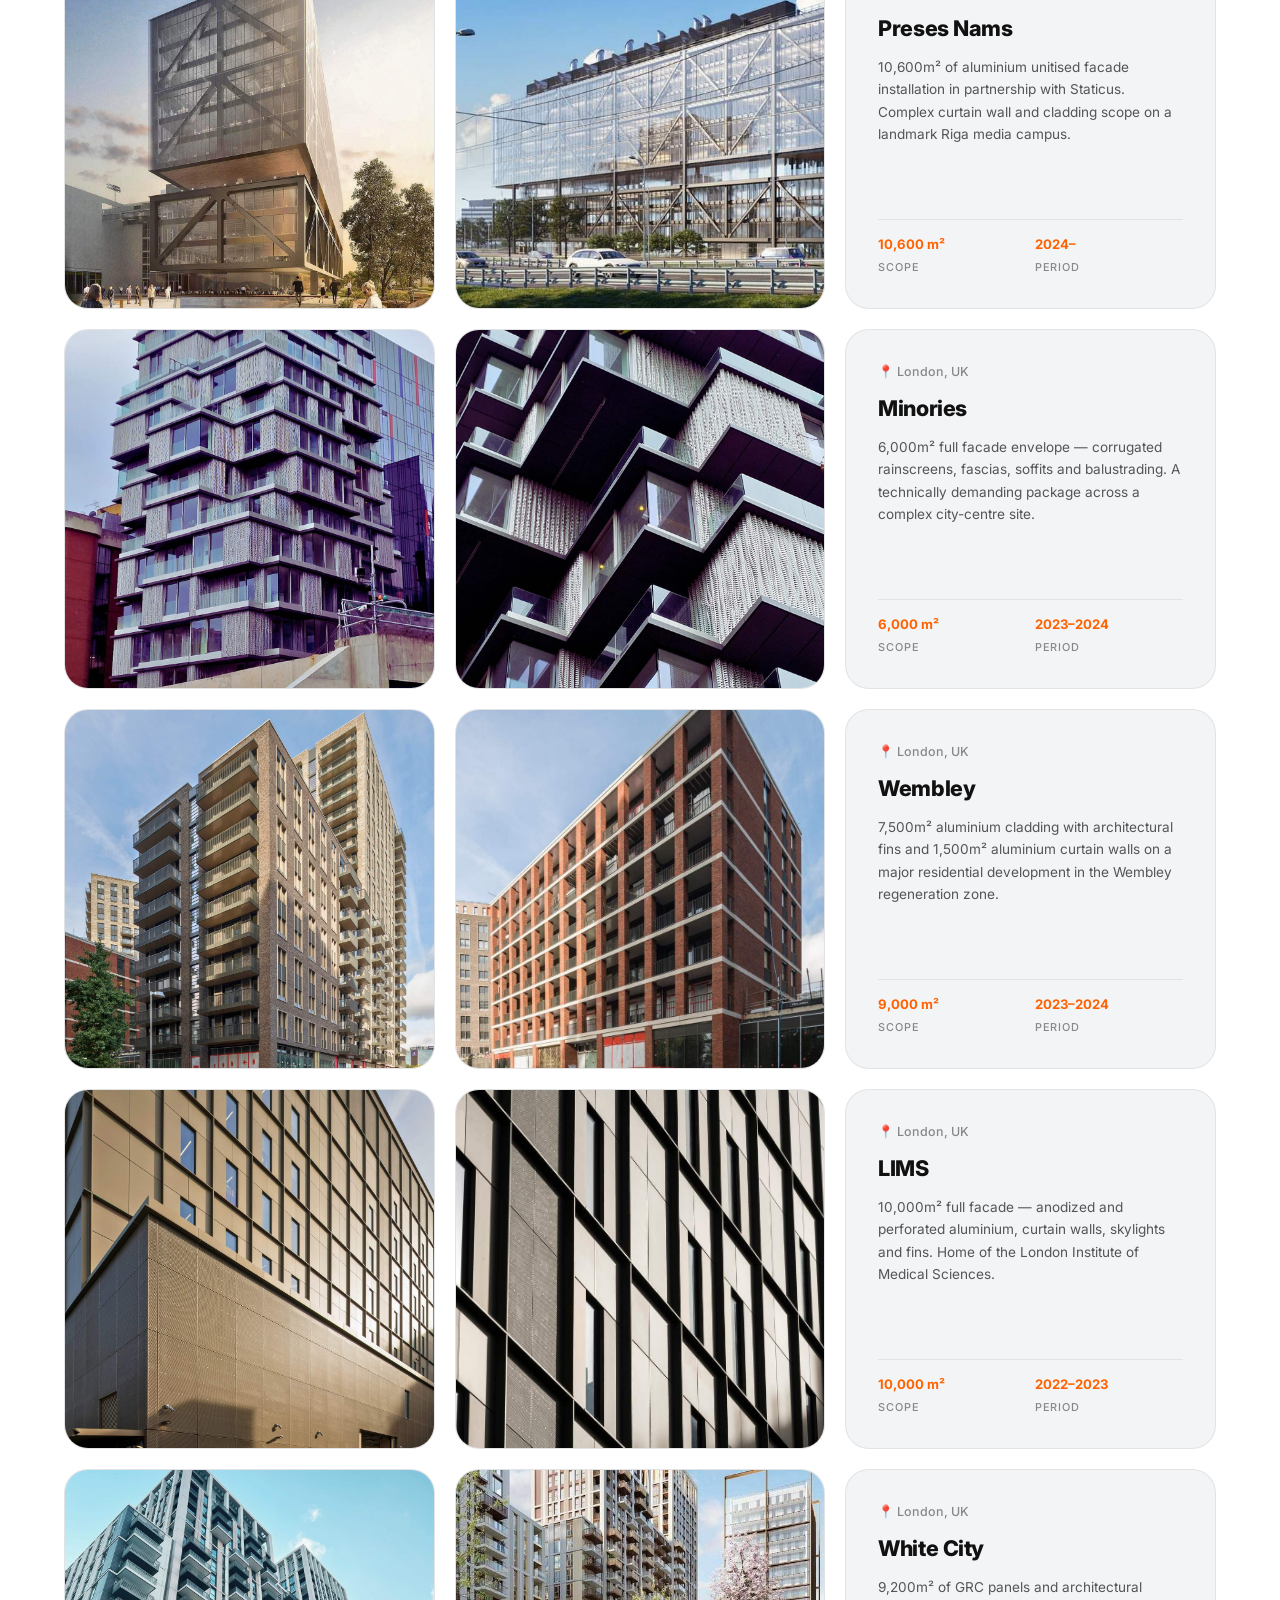
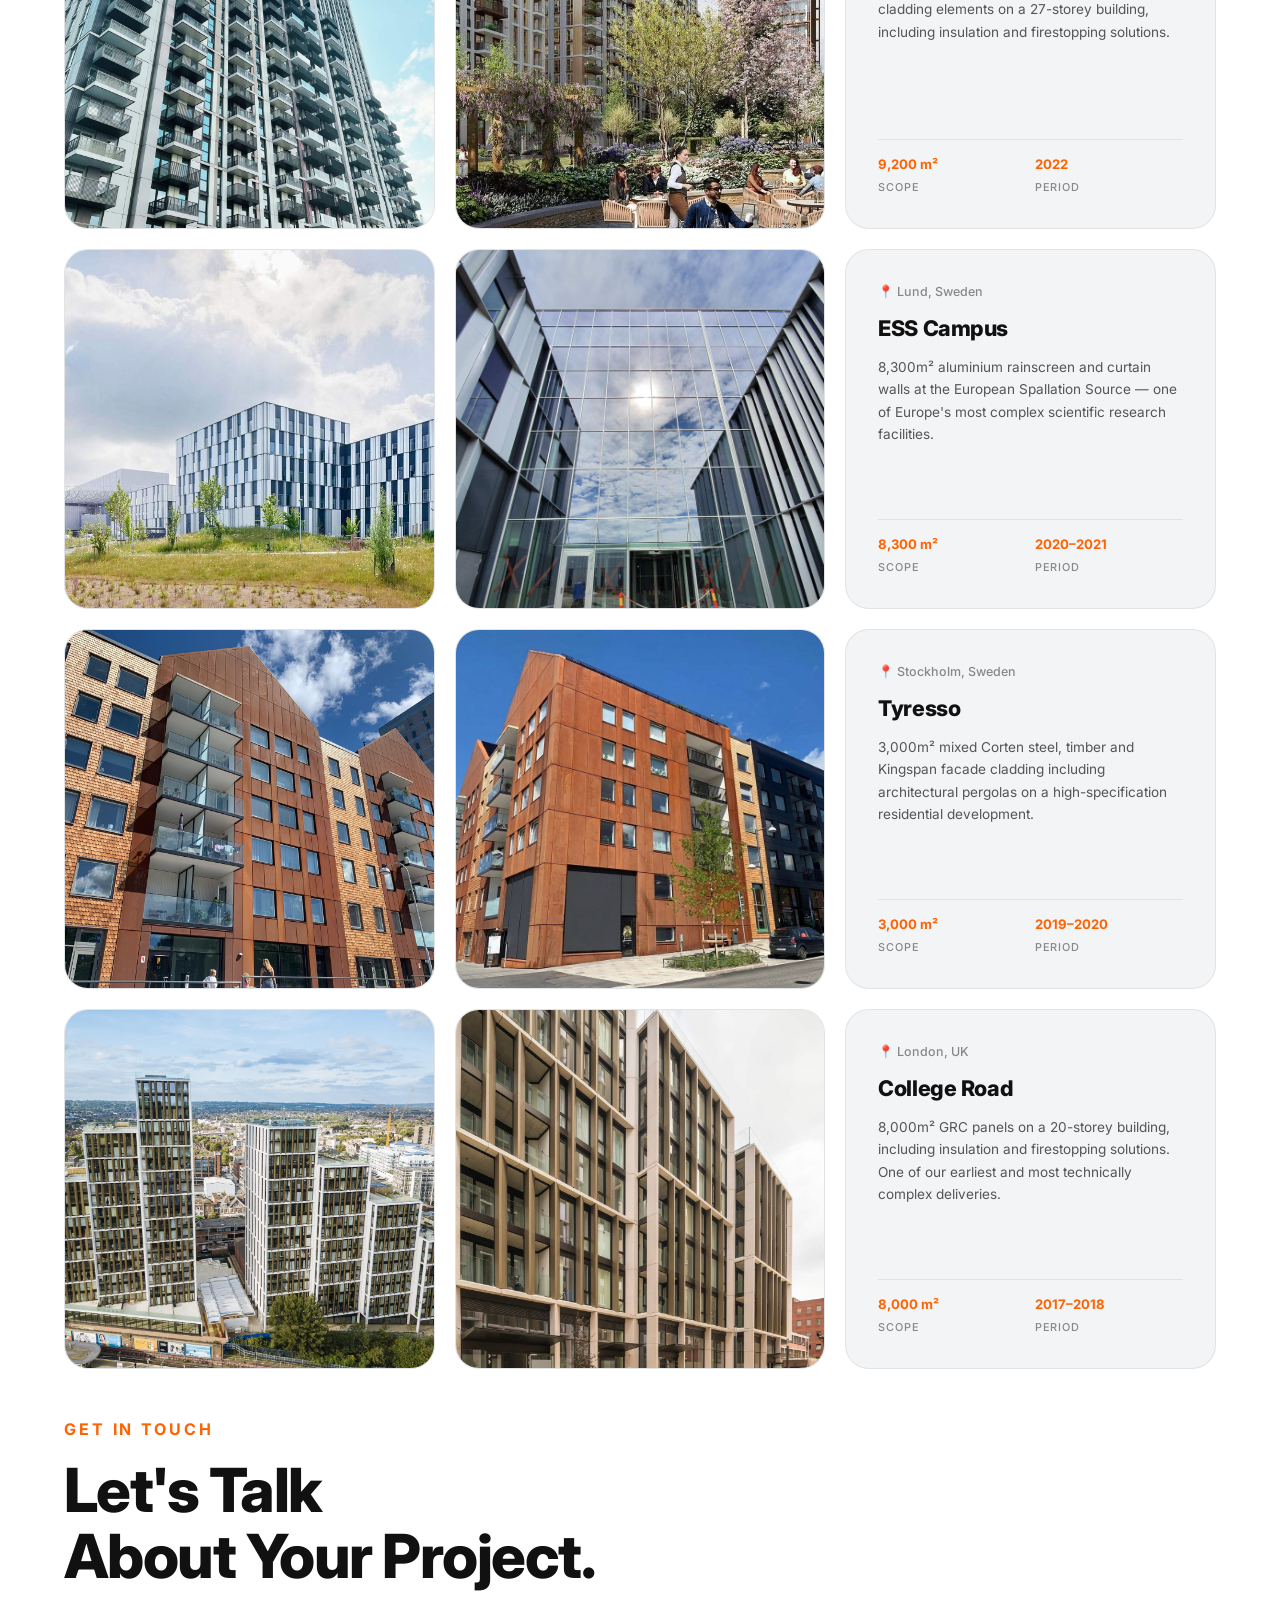
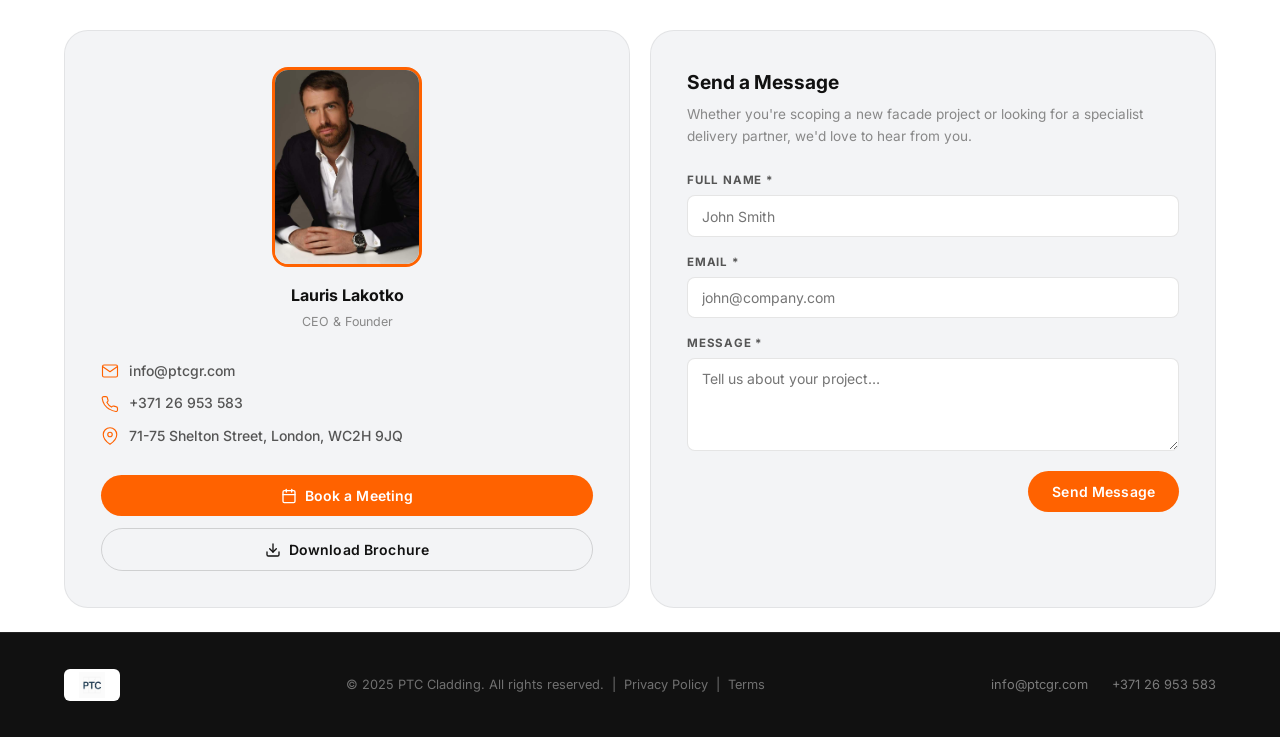
==== commit 2c84fb7c: "Add favicon, OG tags, schema markup, robots.txt, 404 page, T&C page, footer links" ====
--- a/static/index.html
+++ b/static/index.html
@@ -17,6 +17,43 @@
   </script>
   <title>PTC Cladding — Precision Facades, European Scale</title>
   <meta name="description" content="Trusted cladding specialist delivering high-volume, technically complex facades across the UK, Scandinavia and the Baltics since 2015." />
+
+  <!-- Favicon -->
+  <link rel="icon" type="image/x-icon" href="/favicon.ico" />
+  <link rel="icon" type="image/png" sizes="32x32" href="/favicon.ico" />
+  <link rel="apple-touch-icon" sizes="180x180" href="/apple-touch-icon.png" />
+
+  <!-- Open Graph / Social Preview -->
+  <meta property="og:type" content="website" />
+  <meta property="og:url" content="https://ptcgr.com/" />
+  <meta property="og:title" content="PTC Cladding — Precision Facades, European Scale" />
+  <meta property="og:description" content="Trusted cladding specialist delivering high-volume, technically complex facades across the UK, Scandinavia and the Baltics since 2015." />
+  <meta property="og:image" content="https://ptcgr.com/assets/images/hero.jpg" />
+  <meta name="twitter:card" content="summary_large_image" />
+  <meta name="twitter:title" content="PTC Cladding — Precision Facades, European Scale" />
+  <meta name="twitter:description" content="Trusted cladding specialist delivering high-volume, technically complex facades across the UK, Scandinavia and the Baltics since 2015." />
+  <meta name="twitter:image" content="https://ptcgr.com/assets/images/hero.jpg" />
+
+  <!-- Schema.org Structured Data -->
+  <script type="application/ld+json">
+  {
+    "@context": "https://schema.org",
+    "@type": "GeneralContractor",
+    "name": "PTC Cladding",
+    "url": "https://ptcgr.com",
+    "logo": "https://ptcgr.com/assets/logo/ptc-stacked-dark.svg",
+    "description": "Trusted cladding specialist delivering high-volume, technically complex facades across the UK, Scandinavia and the Baltics since 2015.",
+    "foundingDate": "2015",
+    "areaServed": ["United Kingdom", "Scandinavia", "Latvia", "Baltics"],
+    "serviceType": ["Cladding Installation", "Facade Renovation", "Rainscreen Cladding"],
+    "contactPoint": {
+      "@type": "ContactPoint",
+      "telephone": "+37126953583",
+      "email": "info@ptcgr.com",
+      "contactType": "sales"
+    }
+  }
+  </script>
   <link rel="preconnect" href="https://fonts.googleapis.com" />
   <link rel="preconnect" href="https://fonts.gstatic.com" crossorigin />
   <link href="https://fonts.googleapis.com/css2?family=Inter:wght@300;400;500;600;700;800;900&display=swap" rel="stylesheet" />
@@ -513,7 +550,7 @@
   <footer class="footer">
     <div class="container footer__inner">
       <img src="assets/images/img-000.jpg" alt="PTC Cladding" class="footer__logo" />
-      <p class="footer__copy">© 2025 PTC Cladding. All rights reserved. &nbsp;|&nbsp; <a href="/privacy" style="color:rgba(255,255,255,0.4);text-decoration:none;" onmouseover="this.style.color='var(--orange)'" onmouseout="this.style.color='rgba(255,255,255,0.4)'">Privacy Policy</a></p>
+      <p class="footer__copy">© 2025 PTC Cladding. All rights reserved. &nbsp;|&nbsp; <a href="/privacy" style="color:rgba(255,255,255,0.4);text-decoration:none;" onmouseover="this.style.color='var(--orange)'" onmouseout="this.style.color='rgba(255,255,255,0.4)'">Privacy Policy</a> &nbsp;|&nbsp; <a href="/terms" style="color:rgba(255,255,255,0.4);text-decoration:none;" onmouseover="this.style.color='var(--orange)'" onmouseout="this.style.color='rgba(255,255,255,0.4)'">Terms</a></p>
       <div class="footer__links">
         <a href="mailto:info@ptcgr.com">info@ptcgr.com</a>
         <a href="tel:+37126953583">+371 26 953 583</a>
